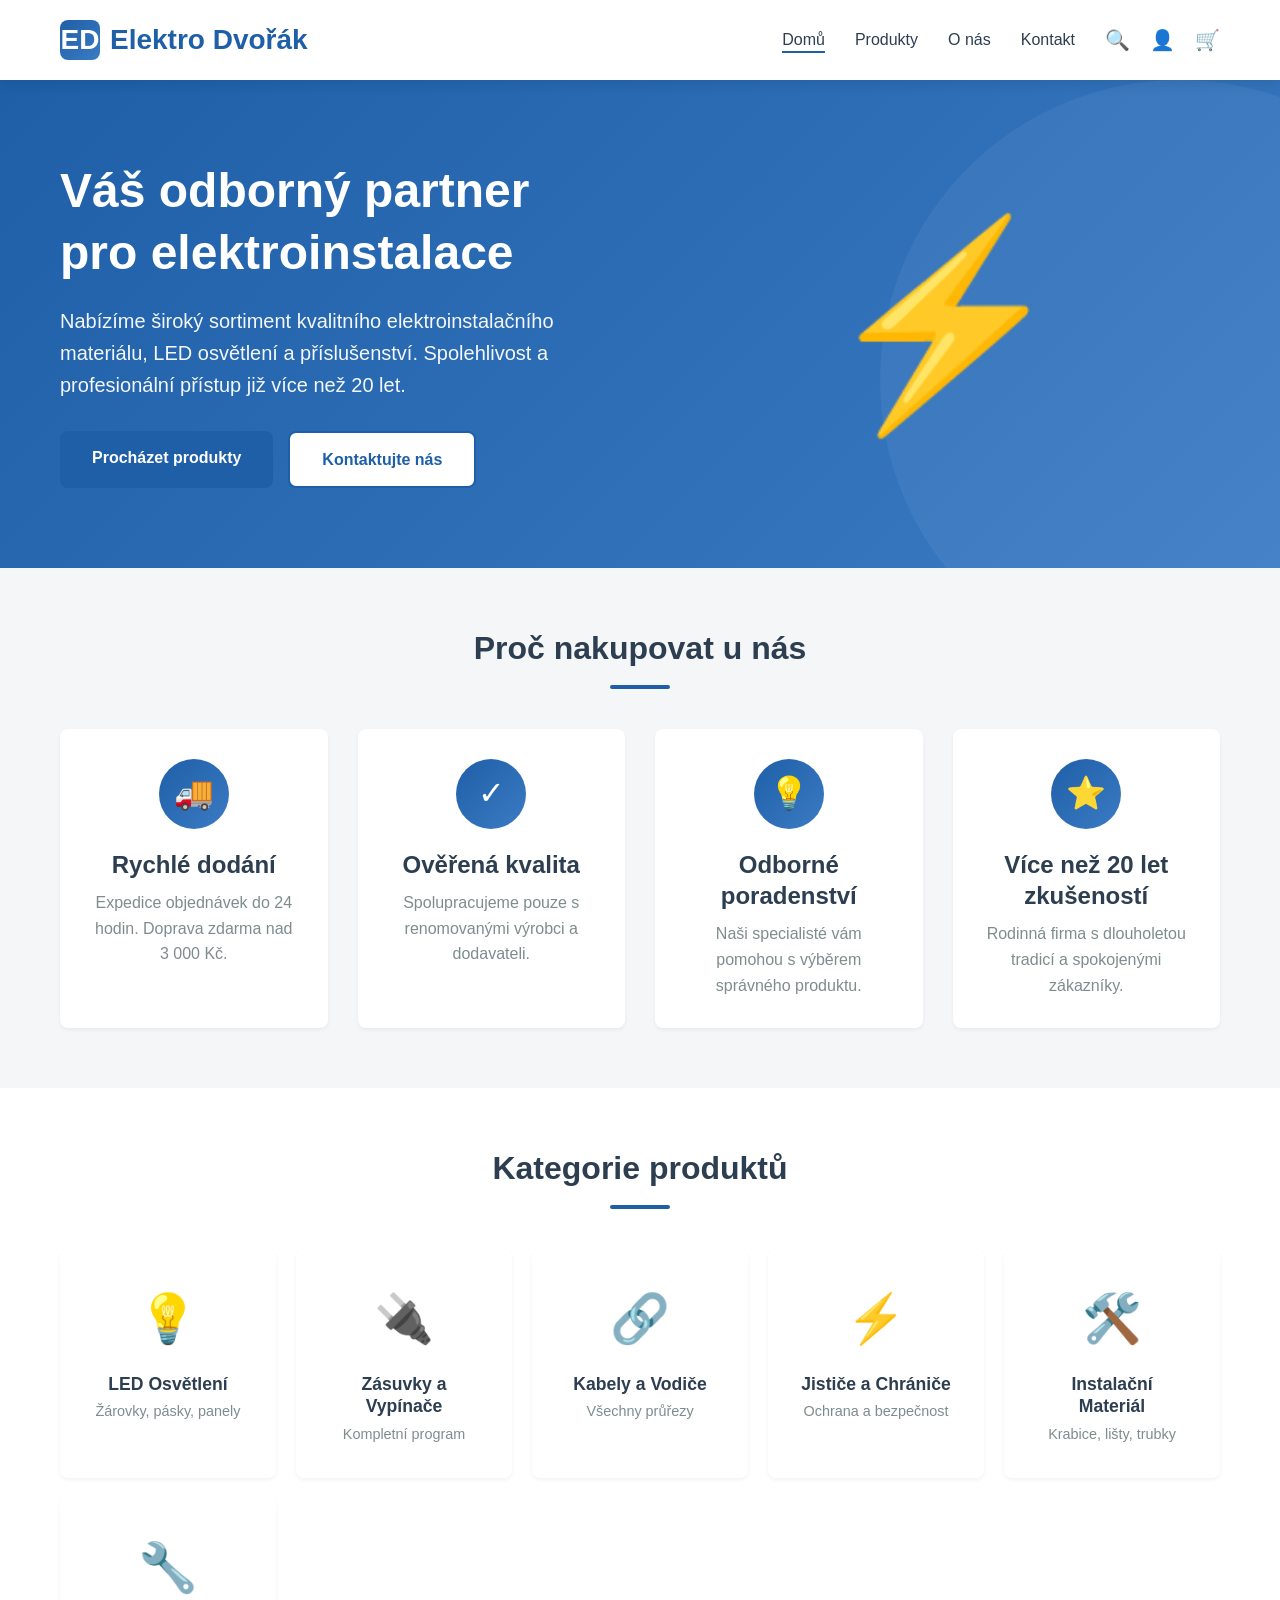
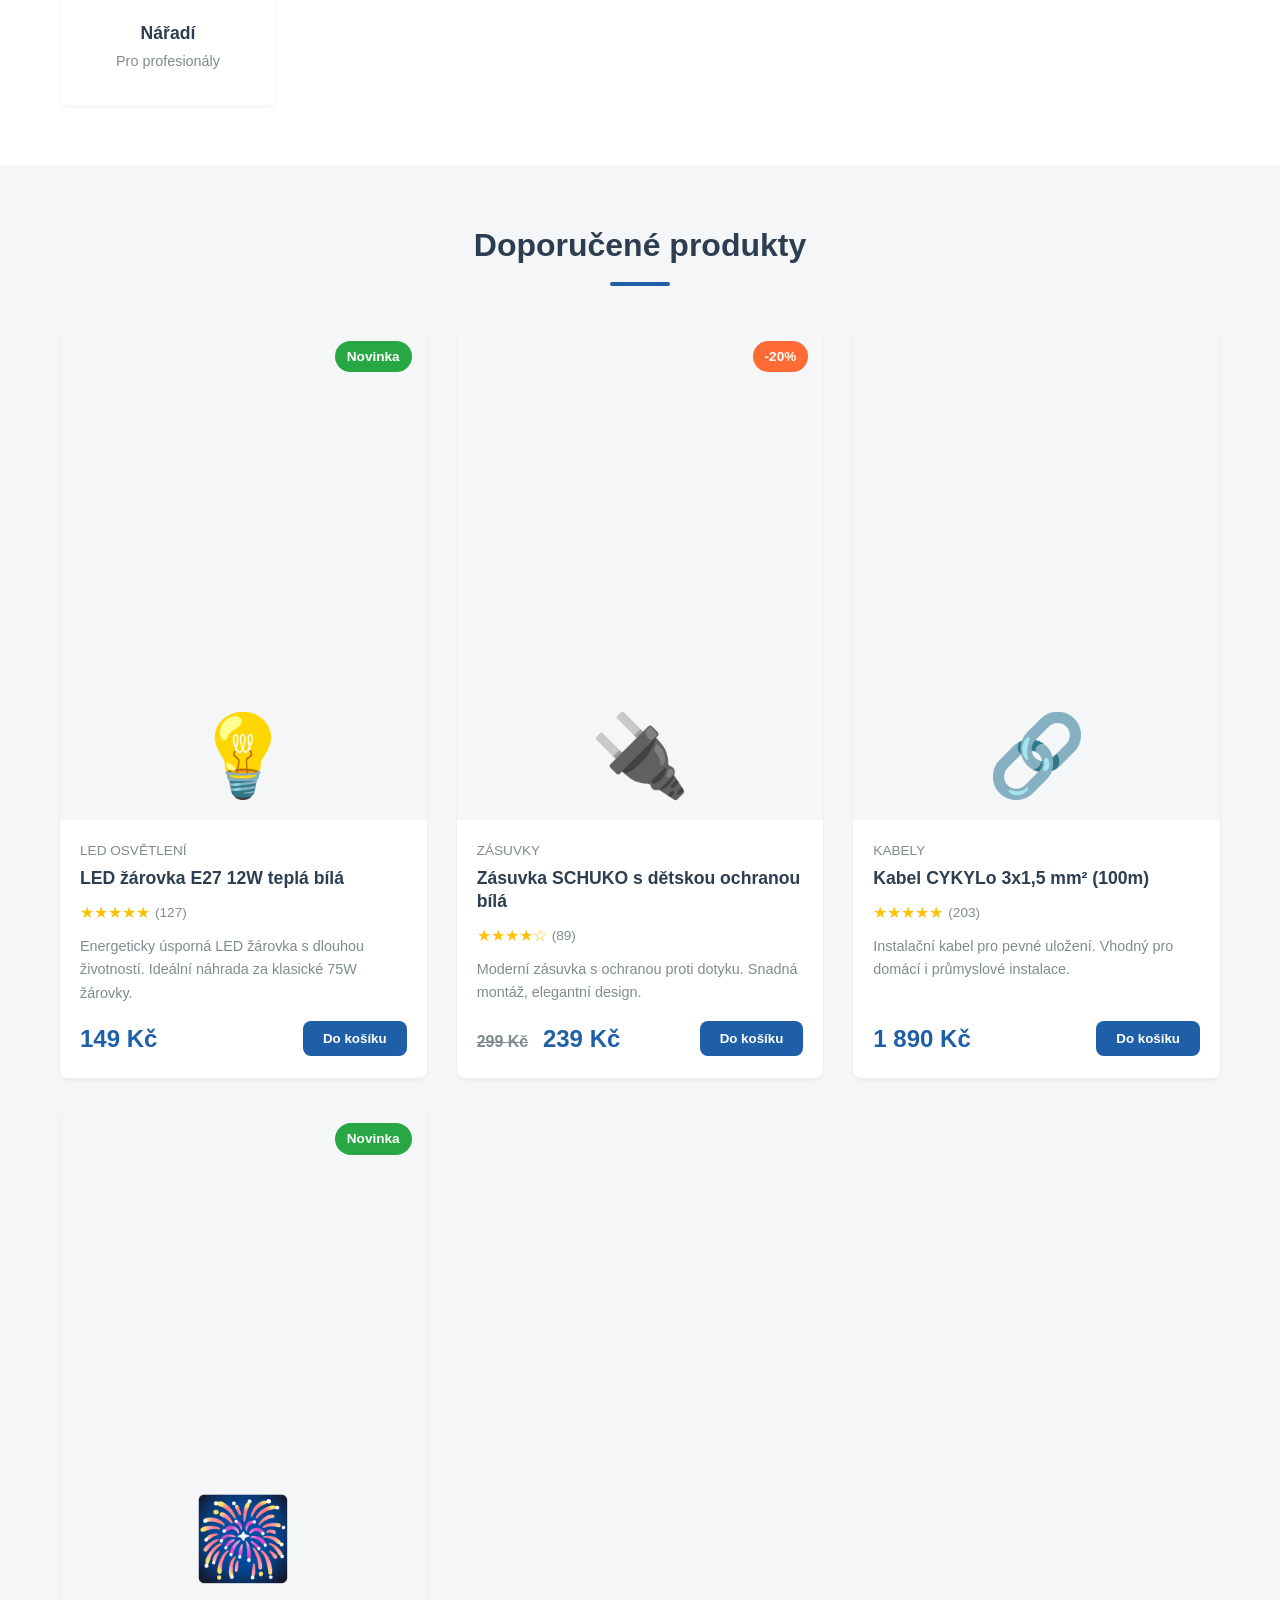
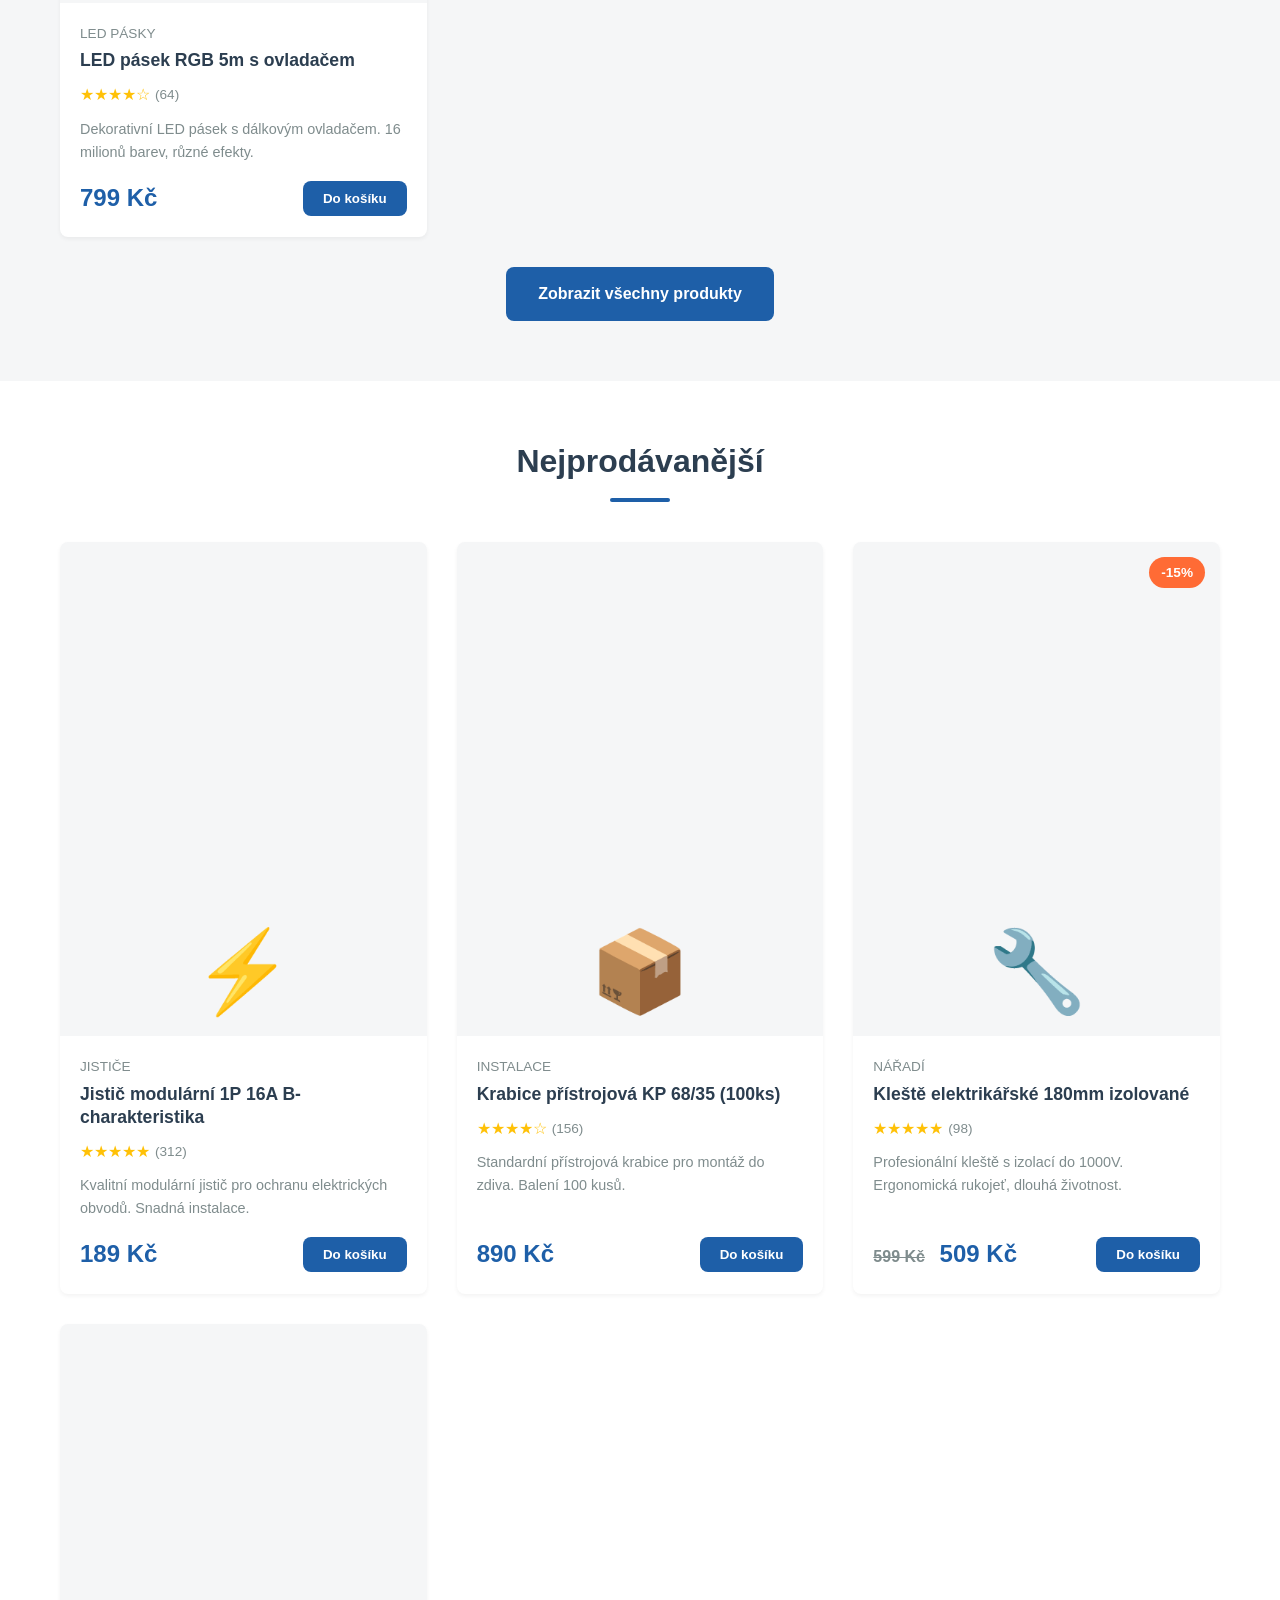
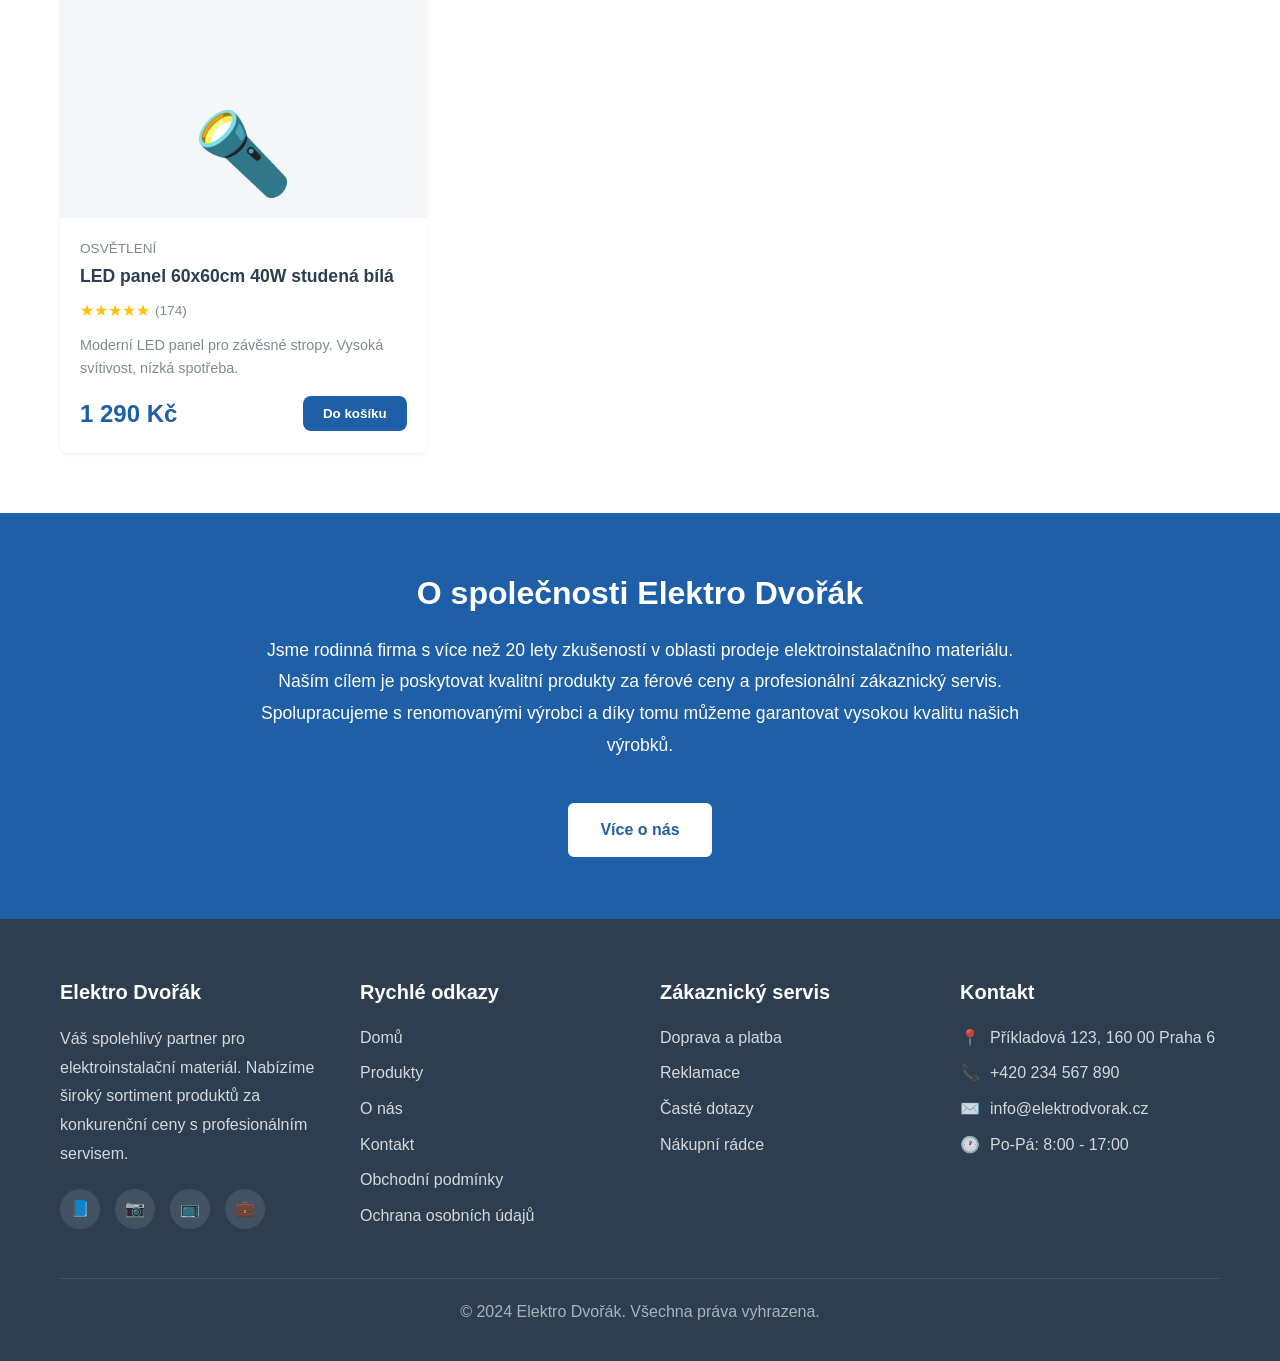
==== index.html @ 924fdc83 "Vytvořen kompletní moderní e-shop pro Elektro Dvořák ✨ Nové funkce: - Moderní responzivní design (HT" ====
<!DOCTYPE html>
<html lang="cs">
<head>
    <meta charset="UTF-8">
    <meta name="viewport" content="width=device-width, initial-scale=1.0">
    <meta name="description" content="Elektro Dvořák - Váš spolehlivý partner pro elektroinstalační materiál, LED osvětlení, kabely a elektro příslušenství. Více než 20 let zkušeností.">
    <meta name="keywords" content="elektro, elektroinstalace, LED osvětlení, kabely, zásuvky, vypínače">
    <title>Elektro Dvořák - Elektroinstalační materiál a osvětlení</title>

    <!-- CSS -->
    <link rel="stylesheet" href="assets/css/style.css">

    <!-- Favicon -->
    <link rel="icon" type="image/x-icon" href="assets/icons/favicon.ico">
</head>
<body>
    <!-- HEADER & NAVIGACE -->
    <header class="header">
        <div class="header-container">
            <a href="index.html" class="logo">
                <div class="logo-icon">ED</div>
                <span>Elektro Dvořák</span>
            </a>

            <nav class="nav">
                <ul class="nav-links">
                    <li><a href="index.html" class="active">Domů</a></li>
                    <li><a href="pages/categories.html">Produkty</a></li>
                    <li><a href="pages/about.html">O nás</a></li>
                    <li><a href="pages/contact.html">Kontakt</a></li>
                </ul>

                <div class="nav-icons">
                    <span class="nav-icon" title="Vyhledávání">🔍</span>
                    <span class="nav-icon" title="Uživatel">👤</span>
                    <span class="nav-icon" title="Košík" onclick="window.location.href='pages/cart.html'">
                        🛒
                        <span class="cart-badge">0</span>
                    </span>
                </div>

                <div class="mobile-menu-toggle">
                    <span></span>
                    <span></span>
                    <span></span>
                </div>
            </nav>
        </div>
    </header>

    <!-- HERO SEKCE -->
    <section class="hero">
        <div class="container">
            <div class="hero-content">
                <div class="hero-text">
                    <h1>Váš odborný partner pro elektroinstalace</h1>
                    <p>Nabízíme široký sortiment kvalitního elektroinstalačního materiálu, LED osvětlení a příslušenství. Spolehlivost a profesionální přístup již více než 20 let.</p>
                    <div class="btn-group">
                        <a href="pages/categories.html" class="btn btn-primary">Procházet produkty</a>
                        <a href="pages/contact.html" class="btn btn-secondary">Kontaktujte nás</a>
                    </div>
                </div>
                <div class="hero-image">
                    <div style="font-size: 200px; text-align: center;">⚡</div>
                </div>
            </div>
        </div>
    </section>

    <!-- VÝHODY -->
    <section class="features section">
        <div class="container">
            <h2 class="section-title">Proč nakupovat u nás</h2>
            <div class="features-grid">
                <div class="feature-card">
                    <div class="feature-icon">🚚</div>
                    <h3>Rychlé dodání</h3>
                    <p>Expedice objednávek do 24 hodin. Doprava zdarma nad 3 000 Kč.</p>
                </div>
                <div class="feature-card">
                    <div class="feature-icon">✓</div>
                    <h3>Ověřená kvalita</h3>
                    <p>Spolupracujeme pouze s renomovanými výrobci a dodavateli.</p>
                </div>
                <div class="feature-card">
                    <div class="feature-icon">💡</div>
                    <h3>Odborné poradenství</h3>
                    <p>Naši specialisté vám pomohou s výběrem správného produktu.</p>
                </div>
                <div class="feature-card">
                    <div class="feature-icon">⭐</div>
                    <h3>Více než 20 let zkušeností</h3>
                    <p>Rodinná firma s dlouholetou tradicí a spokojenými zákazníky.</p>
                </div>
            </div>
        </div>
    </section>

    <!-- KATEGORIE PRODUKTŮ -->
    <section class="section">
        <div class="container">
            <h2 class="section-title">Kategorie produktů</h2>
            <div class="categories-grid">
                <div class="category-card" onclick="window.location.href='pages/categories.html?cat=osvetleni'">
                    <div class="category-icon">💡</div>
                    <h3>LED Osvětlení</h3>
                    <p>Žárovky, pásky, panely</p>
                </div>
                <div class="category-card" onclick="window.location.href='pages/categories.html?cat=zasuvky'">
                    <div class="category-icon">🔌</div>
                    <h3>Zásuvky a Vypínače</h3>
                    <p>Kompletní program</p>
                </div>
                <div class="category-card" onclick="window.location.href='pages/categories.html?cat=kabely'">
                    <div class="category-icon">🔗</div>
                    <h3>Kabely a Vodiče</h3>
                    <p>Všechny průřezy</p>
                </div>
                <div class="category-card" onclick="window.location.href='pages/categories.html?cat=jistice'">
                    <div class="category-icon">⚡</div>
                    <h3>Jističe a Chrániče</h3>
                    <p>Ochrana a bezpečnost</p>
                </div>
                <div class="category-card" onclick="window.location.href='pages/categories.html?cat=instalace'">
                    <div class="category-icon">🛠️</div>
                    <h3>Instalační Materiál</h3>
                    <p>Krabice, lišty, trubky</p>
                </div>
                <div class="category-card" onclick="window.location.href='pages/categories.html?cat=naradi'">
                    <div class="category-icon">🔧</div>
                    <h3>Nářadí</h3>
                    <p>Pro profesionály</p>
                </div>
            </div>
        </div>
    </section>

    <!-- DOPORUČENÉ PRODUKTY -->
    <section class="section" style="background: var(--light-gray);">
        <div class="container">
            <h2 class="section-title">Doporučené produkty</h2>
            <div class="products-grid">
                <!-- Produkt 1 -->
                <div class="product-card" data-product-id="1" data-category="osvetleni" data-manufacturer="philips">
                    <div class="product-image">
                        <div style="width: 100%; height: 100%; display: flex; align-items: center; justify-content: center; font-size: 80px;">💡</div>
                        <span class="product-badge new">Novinka</span>
                    </div>
                    <div class="product-info">
                        <div class="product-category">LED Osvětlení</div>
                        <h3 class="product-title">LED žárovka E27 12W teplá bílá</h3>
                        <div class="product-rating">
                            <span class="stars">★★★★★</span>
                            <span class="rating-count">(127)</span>
                        </div>
                        <p class="product-description">Energeticky úsporná LED žárovka s dlouhou životností. Ideální náhrada za klasické 75W žárovky.</p>
                        <div class="product-footer">
                            <div class="product-price">149 Kč</div>
                            <button class="btn-add-cart">Do košíku</button>
                        </div>
                    </div>
                </div>

                <!-- Produkt 2 -->
                <div class="product-card" data-product-id="2" data-category="zasuvky" data-manufacturer="legrand">
                    <div class="product-image">
                        <div style="width: 100%; height: 100%; display: flex; align-items: center; justify-content: center; font-size: 80px;">🔌</div>
                        <span class="product-badge sale">-20%</span>
                    </div>
                    <div class="product-info">
                        <div class="product-category">Zásuvky</div>
                        <h3 class="product-title">Zásuvka SCHUKO s dětskou ochranou bílá</h3>
                        <div class="product-rating">
                            <span class="stars">★★★★☆</span>
                            <span class="rating-count">(89)</span>
                        </div>
                        <p class="product-description">Moderní zásuvka s ochranou proti dotyku. Snadná montáž, elegantní design.</p>
                        <div class="product-footer">
                            <div class="product-price">
                                <span class="old-price">299 Kč</span>
                                239 Kč
                            </div>
                            <button class="btn-add-cart">Do košíku</button>
                        </div>
                    </div>
                </div>

                <!-- Produkt 3 -->
                <div class="product-card" data-product-id="3" data-category="kabely" data-manufacturer="prysmian">
                    <div class="product-image">
                        <div style="width: 100%; height: 100%; display: flex; align-items: center; justify-content: center; font-size: 80px;">🔗</div>
                    </div>
                    <div class="product-info">
                        <div class="product-category">Kabely</div>
                        <h3 class="product-title">Kabel CYKYLo 3x1,5 mm² (100m)</h3>
                        <div class="product-rating">
                            <span class="stars">★★★★★</span>
                            <span class="rating-count">(203)</span>
                        </div>
                        <p class="product-description">Instalační kabel pro pevné uložení. Vhodný pro domácí i průmyslové instalace.</p>
                        <div class="product-footer">
                            <div class="product-price">1 890 Kč</div>
                            <button class="btn-add-cart">Do košíku</button>
                        </div>
                    </div>
                </div>

                <!-- Produkt 4 -->
                <div class="product-card" data-product-id="4" data-category="osvetleni" data-manufacturer="osram">
                    <div class="product-image">
                        <div style="width: 100%; height: 100%; display: flex; align-items: center; justify-content: center; font-size: 80px;">🎆</div>
                        <span class="product-badge new">Novinka</span>
                    </div>
                    <div class="product-info">
                        <div class="product-category">LED Pásky</div>
                        <h3 class="product-title">LED pásek RGB 5m s ovladačem</h3>
                        <div class="product-rating">
                            <span class="stars">★★★★☆</span>
                            <span class="rating-count">(64)</span>
                        </div>
                        <p class="product-description">Dekorativní LED pásek s dálkovým ovladačem. 16 milionů barev, různé efekty.</p>
                        <div class="product-footer">
                            <div class="product-price">799 Kč</div>
                            <button class="btn-add-cart">Do košíku</button>
                        </div>
                    </div>
                </div>
            </div>

            <div class="text-center mt-3">
                <a href="pages/categories.html" class="btn btn-primary">Zobrazit všechny produkty</a>
            </div>
        </div>
    </section>

    <!-- NEJPRODÁVANĚJŠÍ -->
    <section class="section">
        <div class="container">
            <h2 class="section-title">Nejprodávanější</h2>
            <div class="products-grid">
                <!-- Produkt 5 -->
                <div class="product-card" data-product-id="5" data-category="jistice" data-manufacturer="abb">
                    <div class="product-image">
                        <div style="width: 100%; height: 100%; display: flex; align-items: center; justify-content: center; font-size: 80px;">⚡</div>
                    </div>
                    <div class="product-info">
                        <div class="product-category">Jističe</div>
                        <h3 class="product-title">Jistič modulární 1P 16A B-charakteristika</h3>
                        <div class="product-rating">
                            <span class="stars">★★★★★</span>
                            <span class="rating-count">(312)</span>
                        </div>
                        <p class="product-description">Kvalitní modulární jistič pro ochranu elektrických obvodů. Snadná instalace.</p>
                        <div class="product-footer">
                            <div class="product-price">189 Kč</div>
                            <button class="btn-add-cart">Do košíku</button>
                        </div>
                    </div>
                </div>

                <!-- Produkt 6 -->
                <div class="product-card" data-product-id="6" data-category="instalace" data-manufacturer="obo">
                    <div class="product-image">
                        <div style="width: 100%; height: 100%; display: flex; align-items: center; justify-content: center; font-size: 80px;">📦</div>
                    </div>
                    <div class="product-info">
                        <div class="product-category">Instalace</div>
                        <h3 class="product-title">Krabice přístrojová KP 68/35 (100ks)</h3>
                        <div class="product-rating">
                            <span class="stars">★★★★☆</span>
                            <span class="rating-count">(156)</span>
                        </div>
                        <p class="product-description">Standardní přístrojová krabice pro montáž do zdiva. Balení 100 kusů.</p>
                        <div class="product-footer">
                            <div class="product-price">890 Kč</div>
                            <button class="btn-add-cart">Do košíku</button>
                        </div>
                    </div>
                </div>

                <!-- Produkt 7 -->
                <div class="product-card" data-product-id="7" data-category="naradi" data-manufacturer="knipex">
                    <div class="product-image">
                        <div style="width: 100%; height: 100%; display: flex; align-items: center; justify-content: center; font-size: 80px;">🔧</div>
                        <span class="product-badge sale">-15%</span>
                    </div>
                    <div class="product-info">
                        <div class="product-category">Nářadí</div>
                        <h3 class="product-title">Kleště elektrikářské 180mm izolované</h3>
                        <div class="product-rating">
                            <span class="stars">★★★★★</span>
                            <span class="rating-count">(98)</span>
                        </div>
                        <p class="product-description">Profesionální kleště s izolací do 1000V. Ergonomická rukojeť, dlouhá životnost.</p>
                        <div class="product-footer">
                            <div class="product-price">
                                <span class="old-price">599 Kč</span>
                                509 Kč
                            </div>
                            <button class="btn-add-cart">Do košíku</button>
                        </div>
                    </div>
                </div>

                <!-- Produkt 8 -->
                <div class="product-card" data-product-id="8" data-category="osvetleni" data-manufacturer="philips">
                    <div class="product-image">
                        <div style="width: 100%; height: 100%; display: flex; align-items: center; justify-content: center; font-size: 80px;">🔦</div>
                    </div>
                    <div class="product-info">
                        <div class="product-category">Osvětlení</div>
                        <h3 class="product-title">LED panel 60x60cm 40W studená bílá</h3>
                        <div class="product-rating">
                            <span class="stars">★★★★★</span>
                            <span class="rating-count">(174)</span>
                        </div>
                        <p class="product-description">Moderní LED panel pro závěsné stropy. Vysoká svítivost, nízká spotřeba.</p>
                        <div class="product-footer">
                            <div class="product-price">1 290 Kč</div>
                            <button class="btn-add-cart">Do košíku</button>
                        </div>
                    </div>
                </div>
            </div>
        </div>
    </section>

    <!-- O NÁS - KRÁTKÁ SEKCE -->
    <section class="section" style="background: var(--primary-color); color: var(--white);">
        <div class="container">
            <div style="max-width: 800px; margin: 0 auto; text-align: center;">
                <h2>O společnosti Elektro Dvořák</h2>
                <p style="font-size: 1.1rem; line-height: 1.8; margin: 20px 0;">
                    Jsme rodinná firma s více než 20 lety zkušeností v oblasti prodeje elektroinstalačního materiálu.
                    Naším cílem je poskytovat kvalitní produkty za férové ceny a profesionální zákaznický servis.
                    Spolupracujeme s renomovanými výrobci a díky tomu můžeme garantovat vysokou kvalitu našich výrobků.
                </p>
                <a href="pages/about.html" class="btn btn-secondary mt-2">Více o nás</a>
            </div>
        </div>
    </section>

    <!-- FOOTER -->
    <footer class="footer">
        <div class="container">
            <div class="footer-content">
                <div class="footer-section footer-about">
                    <h3>Elektro Dvořák</h3>
                    <p>
                        Váš spolehlivý partner pro elektroinstalační materiál.
                        Nabízíme široký sortiment produktů za konkurenční ceny s profesionálním servisem.
                    </p>
                    <div class="social-links">
                        <a href="#" class="social-icon" title="Facebook">📘</a>
                        <a href="#" class="social-icon" title="Instagram">📷</a>
                        <a href="#" class="social-icon" title="YouTube">📺</a>
                        <a href="#" class="social-icon" title="LinkedIn">💼</a>
                    </div>
                </div>

                <div class="footer-section">
                    <h3>Rychlé odkazy</h3>
                    <ul>
                        <li><a href="index.html">Domů</a></li>
                        <li><a href="pages/categories.html">Produkty</a></li>
                        <li><a href="pages/about.html">O nás</a></li>
                        <li><a href="pages/contact.html">Kontakt</a></li>
                        <li><a href="#">Obchodní podmínky</a></li>
                        <li><a href="#">Ochrana osobních údajů</a></li>
                    </ul>
                </div>

                <div class="footer-section">
                    <h3>Zákaznický servis</h3>
                    <ul>
                        <li><a href="#">Doprava a platba</a></li>
                        <li><a href="#">Reklamace</a></li>
                        <li><a href="#">Časté dotazy</a></li>
                        <li><a href="#">Nákupní rádce</a></li>
                    </ul>
                </div>

                <div class="footer-section">
                    <h3>Kontakt</h3>
                    <div class="contact-info">
                        <div class="contact-item">
                            <span>📍</span>
                            <span>Příkladová 123, 160 00 Praha 6</span>
                        </div>
                        <div class="contact-item">
                            <span>📞</span>
                            <span>+420 234 567 890</span>
                        </div>
                        <div class="contact-item">
                            <span>✉️</span>
                            <span>info@elektrodvorak.cz</span>
                        </div>
                        <div class="contact-item">
                            <span>🕐</span>
                            <span>Po-Pá: 8:00 - 17:00</span>
                        </div>
                    </div>
                </div>
            </div>

            <div class="footer-bottom">
                <p>&copy; 2024 Elektro Dvořák. Všechna práva vyhrazena.</p>
            </div>
        </div>
    </footer>

    <!-- JavaScript -->
    <script src="assets/js/script.js"></script>
</body>
</html>
---- assets/css/style.css ----
/* ============================================
   ELEKTRO DVOŘÁK - MODERNÍ E-SHOP
   ============================================ */

/* ============================================
   ZÁKLADNÍ NASTAVENÍ
   ============================================ */
:root {
    /* Hlavní barvy */
    --primary-color: #1e5fa8;
    --primary-dark: #164779;
    --primary-light: #3b7bc4;
    --secondary-color: #f8f9fa;
    --accent-color: #ff6b35;

    /* Neutrální barvy */
    --white: #ffffff;
    --light-gray: #f5f6f7;
    --gray: #e0e3e6;
    --dark-gray: #6c757d;
    --text-color: #2c3e50;
    --text-light: #7f8c8d;

    /* Stíny */
    --shadow-sm: 0 2px 4px rgba(0,0,0,0.05);
    --shadow-md: 0 4px 12px rgba(0,0,0,0.1);
    --shadow-lg: 0 8px 24px rgba(0,0,0,0.15);

    /* Rozměry */
    --header-height: 80px;
    --max-width: 1200px;
    --border-radius: 8px;

    /* Přechody */
    --transition: all 0.3s ease;
}

* {
    margin: 0;
    padding: 0;
    box-sizing: border-box;
}

html {
    scroll-behavior: smooth;
}

body {
    font-family: 'Segoe UI', Tahoma, Geneva, Verdana, sans-serif;
    line-height: 1.6;
    color: var(--text-color);
    background-color: var(--white);
    overflow-x: hidden;
}

/* ============================================
   TYPOGRAFIE
   ============================================ */
h1, h2, h3, h4, h5, h6 {
    font-weight: 600;
    line-height: 1.3;
    margin-bottom: 1rem;
}

h1 { font-size: 2.5rem; }
h2 { font-size: 2rem; }
h3 { font-size: 1.5rem; }
h4 { font-size: 1.25rem; }

p {
    margin-bottom: 1rem;
}

a {
    color: var(--primary-color);
    text-decoration: none;
    transition: var(--transition);
}

a:hover {
    color: var(--primary-dark);
}

/* ============================================
   KONTEJNERY A LAYOUT
   ============================================ */
.container {
    max-width: var(--max-width);
    margin: 0 auto;
    padding: 0 20px;
}

.section {
    padding: 60px 0;
}

.section-title {
    text-align: center;
    margin-bottom: 40px;
    position: relative;
}

.section-title::after {
    content: '';
    display: block;
    width: 60px;
    height: 4px;
    background: var(--primary-color);
    margin: 15px auto 0;
    border-radius: 2px;
}

/* ============================================
   HEADER & NAVIGACE
   ============================================ */
.header {
    background: var(--white);
    box-shadow: var(--shadow-md);
    position: fixed;
    top: 0;
    left: 0;
    right: 0;
    z-index: 1000;
    height: var(--header-height);
}

.header-container {
    display: flex;
    justify-content: space-between;
    align-items: center;
    height: 100%;
    max-width: var(--max-width);
    margin: 0 auto;
    padding: 0 20px;
}

.logo {
    font-size: 1.75rem;
    font-weight: 700;
    color: var(--primary-color);
    display: flex;
    align-items: center;
    gap: 10px;
}

.logo-icon {
    width: 40px;
    height: 40px;
    background: linear-gradient(135deg, var(--primary-color), var(--primary-light));
    border-radius: 8px;
    display: flex;
    align-items: center;
    justify-content: center;
    color: var(--white);
    font-weight: bold;
}

.nav {
    display: flex;
    align-items: center;
    gap: 30px;
}

.nav-links {
    display: flex;
    list-style: none;
    gap: 30px;
}

.nav-links a {
    font-weight: 500;
    color: var(--text-color);
    padding: 5px 0;
    position: relative;
}

.nav-links a::after {
    content: '';
    position: absolute;
    bottom: 0;
    left: 0;
    width: 0;
    height: 2px;
    background: var(--primary-color);
    transition: var(--transition);
}

.nav-links a:hover::after,
.nav-links a.active::after {
    width: 100%;
}

.nav-icons {
    display: flex;
    gap: 20px;
}

.nav-icon {
    position: relative;
    cursor: pointer;
    font-size: 1.25rem;
    color: var(--text-color);
    transition: var(--transition);
}

.nav-icon:hover {
    color: var(--primary-color);
}

.cart-badge {
    position: absolute;
    top: -8px;
    right: -8px;
    background: var(--accent-color);
    color: var(--white);
    border-radius: 50%;
    width: 18px;
    height: 18px;
    display: flex;
    align-items: center;
    justify-content: center;
    font-size: 0.7rem;
    font-weight: bold;
}

.mobile-menu-toggle {
    display: none;
    flex-direction: column;
    gap: 4px;
    cursor: pointer;
}

.mobile-menu-toggle span {
    width: 25px;
    height: 3px;
    background: var(--text-color);
    border-radius: 2px;
    transition: var(--transition);
}

/* ============================================
   HERO SEKCE
   ============================================ */
.hero {
    margin-top: var(--header-height);
    background: linear-gradient(135deg, var(--primary-color), var(--primary-light));
    color: var(--white);
    padding: 80px 0;
    position: relative;
    overflow: hidden;
}

.hero::before {
    content: '';
    position: absolute;
    top: 0;
    right: -200px;
    width: 600px;
    height: 600px;
    background: rgba(255,255,255,0.05);
    border-radius: 50%;
}

.hero-content {
    display: grid;
    grid-template-columns: 1fr 1fr;
    gap: 60px;
    align-items: center;
    position: relative;
    z-index: 1;
}

.hero-text h1 {
    font-size: 3rem;
    margin-bottom: 20px;
}

.hero-text p {
    font-size: 1.25rem;
    margin-bottom: 30px;
    opacity: 0.95;
}

.hero-image {
    text-align: center;
}

.hero-image img {
    max-width: 100%;
    height: auto;
    filter: drop-shadow(0 20px 40px rgba(0,0,0,0.2));
}

/* ============================================
   TLAČÍTKA
   ============================================ */
.btn {
    display: inline-block;
    padding: 14px 32px;
    border-radius: var(--border-radius);
    font-weight: 600;
    text-align: center;
    cursor: pointer;
    border: none;
    transition: var(--transition);
    font-size: 1rem;
}

.btn-primary {
    background: var(--primary-color);
    color: var(--white);
}

.btn-primary:hover {
    background: var(--primary-dark);
    transform: translateY(-2px);
    box-shadow: var(--shadow-md);
}

.btn-secondary {
    background: var(--white);
    color: var(--primary-color);
    border: 2px solid var(--primary-color);
}

.btn-secondary:hover {
    background: var(--primary-color);
    color: var(--white);
}

.btn-accent {
    background: var(--accent-color);
    color: var(--white);
}

.btn-accent:hover {
    background: #e55a2a;
    transform: translateY(-2px);
}

.btn-group {
    display: flex;
    gap: 15px;
    flex-wrap: wrap;
}

/* ============================================
   VÝHODY
   ============================================ */
.features {
    background: var(--light-gray);
}

.features-grid {
    display: grid;
    grid-template-columns: repeat(auto-fit, minmax(250px, 1fr));
    gap: 30px;
}

.feature-card {
    background: var(--white);
    padding: 30px;
    border-radius: var(--border-radius);
    text-align: center;
    transition: var(--transition);
    box-shadow: var(--shadow-sm);
}

.feature-card:hover {
    transform: translateY(-5px);
    box-shadow: var(--shadow-md);
}

.feature-icon {
    width: 70px;
    height: 70px;
    background: linear-gradient(135deg, var(--primary-color), var(--primary-light));
    border-radius: 50%;
    display: flex;
    align-items: center;
    justify-content: center;
    margin: 0 auto 20px;
    font-size: 2rem;
    color: var(--white);
}

.feature-card h3 {
    margin-bottom: 10px;
    color: var(--text-color);
}

.feature-card p {
    color: var(--text-light);
    margin: 0;
}

/* ============================================
   KATEGORIE
   ============================================ */
.categories-grid {
    display: grid;
    grid-template-columns: repeat(auto-fit, minmax(200px, 1fr));
    gap: 20px;
}

.category-card {
    background: var(--white);
    border-radius: var(--border-radius);
    padding: 30px;
    text-align: center;
    transition: var(--transition);
    box-shadow: var(--shadow-sm);
    cursor: pointer;
    border: 2px solid transparent;
}

.category-card:hover {
    border-color: var(--primary-color);
    transform: translateY(-5px);
    box-shadow: var(--shadow-md);
}

.category-icon {
    font-size: 3rem;
    margin-bottom: 15px;
}

.category-card h3 {
    font-size: 1.1rem;
    margin-bottom: 5px;
}

.category-card p {
    color: var(--text-light);
    font-size: 0.9rem;
    margin: 0;
}

/* ============================================
   PRODUKTY
   ============================================ */
.products-grid {
    display: grid;
    grid-template-columns: repeat(auto-fill, minmax(280px, 1fr));
    gap: 30px;
}

.product-card {
    background: var(--white);
    border-radius: var(--border-radius);
    overflow: hidden;
    transition: var(--transition);
    box-shadow: var(--shadow-sm);
    display: flex;
    flex-direction: column;
}

.product-card:hover {
    transform: translateY(-5px);
    box-shadow: var(--shadow-lg);
}

.product-image {
    position: relative;
    overflow: hidden;
    background: var(--light-gray);
    padding-top: 100%;
}

.product-image img {
    position: absolute;
    top: 50%;
    left: 50%;
    transform: translate(-50%, -50%);
    width: 100%;
    height: 100%;
    object-fit: cover;
    transition: var(--transition);
}

.product-card:hover .product-image img {
    transform: translate(-50%, -50%) scale(1.1);
}

.product-badge {
    position: absolute;
    top: 15px;
    right: 15px;
    background: var(--accent-color);
    color: var(--white);
    padding: 5px 12px;
    border-radius: 20px;
    font-size: 0.85rem;
    font-weight: 600;
}

.product-badge.new {
    background: #28a745;
}

.product-badge.sale {
    background: var(--accent-color);
}

.product-info {
    padding: 20px;
    flex-grow: 1;
    display: flex;
    flex-direction: column;
}

.product-category {
    color: var(--text-light);
    font-size: 0.85rem;
    margin-bottom: 5px;
    text-transform: uppercase;
}

.product-title {
    font-size: 1.1rem;
    margin-bottom: 10px;
    color: var(--text-color);
    font-weight: 600;
}

.product-rating {
    display: flex;
    align-items: center;
    gap: 5px;
    margin-bottom: 10px;
}

.stars {
    color: #ffc107;
}

.rating-count {
    color: var(--text-light);
    font-size: 0.85rem;
}

.product-description {
    color: var(--text-light);
    font-size: 0.9rem;
    margin-bottom: 15px;
    flex-grow: 1;
}

.product-footer {
    display: flex;
    justify-content: space-between;
    align-items: center;
    margin-top: auto;
}

.product-price {
    font-size: 1.5rem;
    font-weight: 700;
    color: var(--primary-color);
}

.product-price .old-price {
    font-size: 1rem;
    color: var(--text-light);
    text-decoration: line-through;
    margin-right: 8px;
}

.btn-add-cart {
    background: var(--primary-color);
    color: var(--white);
    padding: 10px 20px;
    border-radius: var(--border-radius);
    cursor: pointer;
    border: none;
    font-weight: 600;
    transition: var(--transition);
}

.btn-add-cart:hover {
    background: var(--primary-dark);
}

/* ============================================
   FOOTER
   ============================================ */
.footer {
    background: var(--text-color);
    color: var(--white);
    padding: 60px 0 20px;
}

.footer-content {
    display: grid;
    grid-template-columns: repeat(auto-fit, minmax(250px, 1fr));
    gap: 40px;
    margin-bottom: 40px;
}

.footer-section h3 {
    margin-bottom: 20px;
    font-size: 1.25rem;
}

.footer-section ul {
    list-style: none;
}

.footer-section ul li {
    margin-bottom: 10px;
}

.footer-section a {
    color: rgba(255,255,255,0.8);
}

.footer-section a:hover {
    color: var(--white);
}

.footer-about p {
    color: rgba(255,255,255,0.8);
    line-height: 1.8;
}

.contact-info {
    display: flex;
    flex-direction: column;
    gap: 10px;
}

.contact-item {
    display: flex;
    align-items: center;
    gap: 10px;
    color: rgba(255,255,255,0.8);
}

.social-links {
    display: flex;
    gap: 15px;
    margin-top: 20px;
}

.social-icon {
    width: 40px;
    height: 40px;
    background: rgba(255,255,255,0.1);
    border-radius: 50%;
    display: flex;
    align-items: center;
    justify-content: center;
    transition: var(--transition);
}

.social-icon:hover {
    background: var(--primary-color);
}

.footer-bottom {
    border-top: 1px solid rgba(255,255,255,0.1);
    padding-top: 20px;
    text-align: center;
    color: rgba(255,255,255,0.6);
}

/* ============================================
   RESPONZIVNÍ DESIGN
   ============================================ */
@media (max-width: 992px) {
    h1 { font-size: 2rem; }
    h2 { font-size: 1.75rem; }

    .hero-content {
        grid-template-columns: 1fr;
        gap: 40px;
    }

    .hero-text h1 {
        font-size: 2.25rem;
    }

    .nav-links {
        display: none;
    }

    .mobile-menu-toggle {
        display: flex;
    }
}

@media (max-width: 768px) {
    :root {
        --header-height: 70px;
    }

    .section {
        padding: 40px 0;
    }

    .hero {
        padding: 60px 0;
    }

    .hero-text h1 {
        font-size: 1.75rem;
    }

    .hero-text p {
        font-size: 1rem;
    }

    .products-grid {
        grid-template-columns: repeat(auto-fill, minmax(200px, 1fr));
        gap: 20px;
    }

    .categories-grid {
        grid-template-columns: repeat(auto-fit, minmax(150px, 1fr));
    }

    .btn-group {
        flex-direction: column;
    }

    .btn {
        width: 100%;
    }
}

@media (max-width: 576px) {
    .container {
        padding: 0 15px;
    }

    .logo {
        font-size: 1.25rem;
    }

    .products-grid {
        grid-template-columns: 1fr;
    }

    .footer-content {
        grid-template-columns: 1fr;
    }
}

/* ============================================
   UTILITY TŘÍDY
   ============================================ */
.text-center { text-align: center; }
.text-left { text-align: left; }
.text-right { text-align: right; }

.mt-1 { margin-top: 10px; }
.mt-2 { margin-top: 20px; }
.mt-3 { margin-top: 30px; }
.mb-1 { margin-bottom: 10px; }
.mb-2 { margin-bottom: 20px; }
.mb-3 { margin-bottom: 30px; }

.d-none { display: none; }
.d-block { display: block; }
.d-flex { display: flex; }
.d-grid { display: grid; }

/* ============================================
   ANIMACE
   ============================================ */
@keyframes fadeIn {
    from {
        opacity: 0;
        transform: translateY(20px);
    }
    to {
        opacity: 1;
        transform: translateY(0);
    }
}

.fade-in {
    animation: fadeIn 0.6s ease-out;
}

@keyframes slideInLeft {
    from {
        opacity: 0;
        transform: translateX(-50px);
    }
    to {
        opacity: 1;
        transform: translateX(0);
    }
}

.slide-in-left {
    animation: slideInLeft 0.6s ease-out;
}
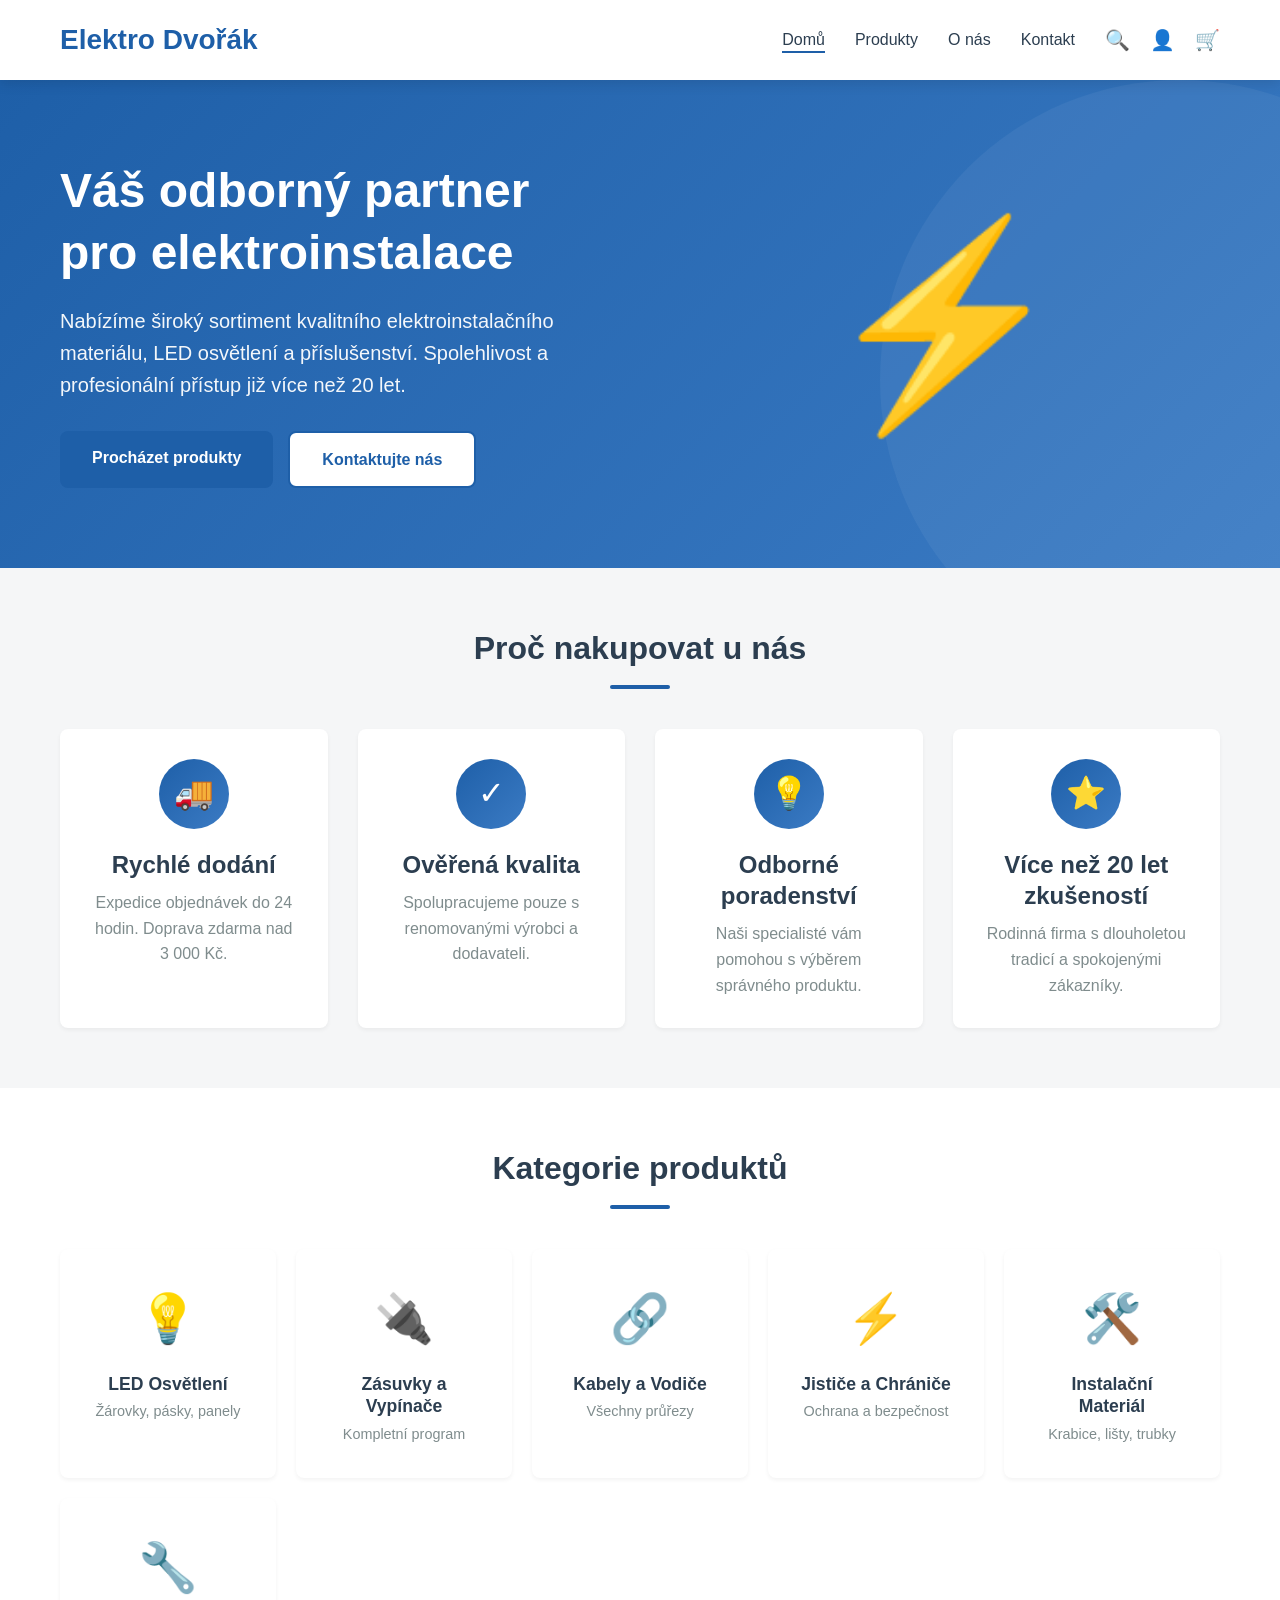
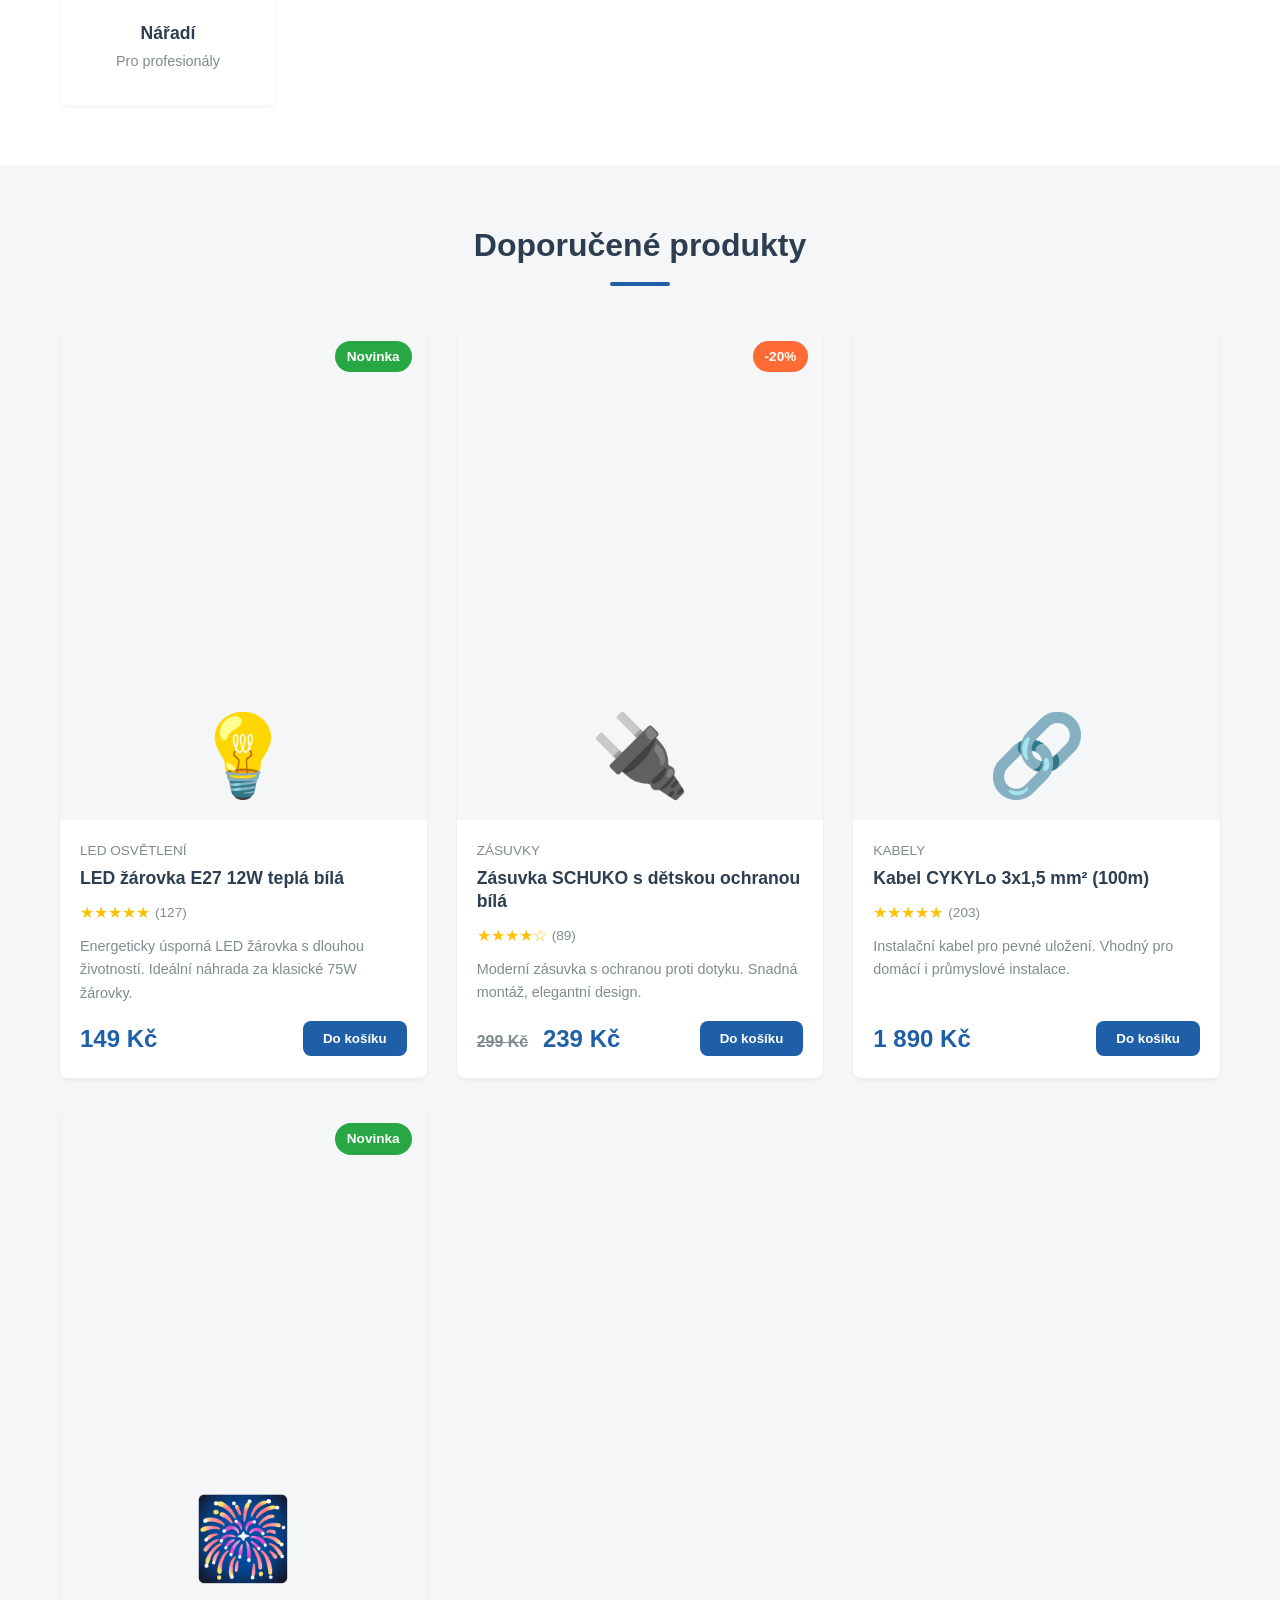
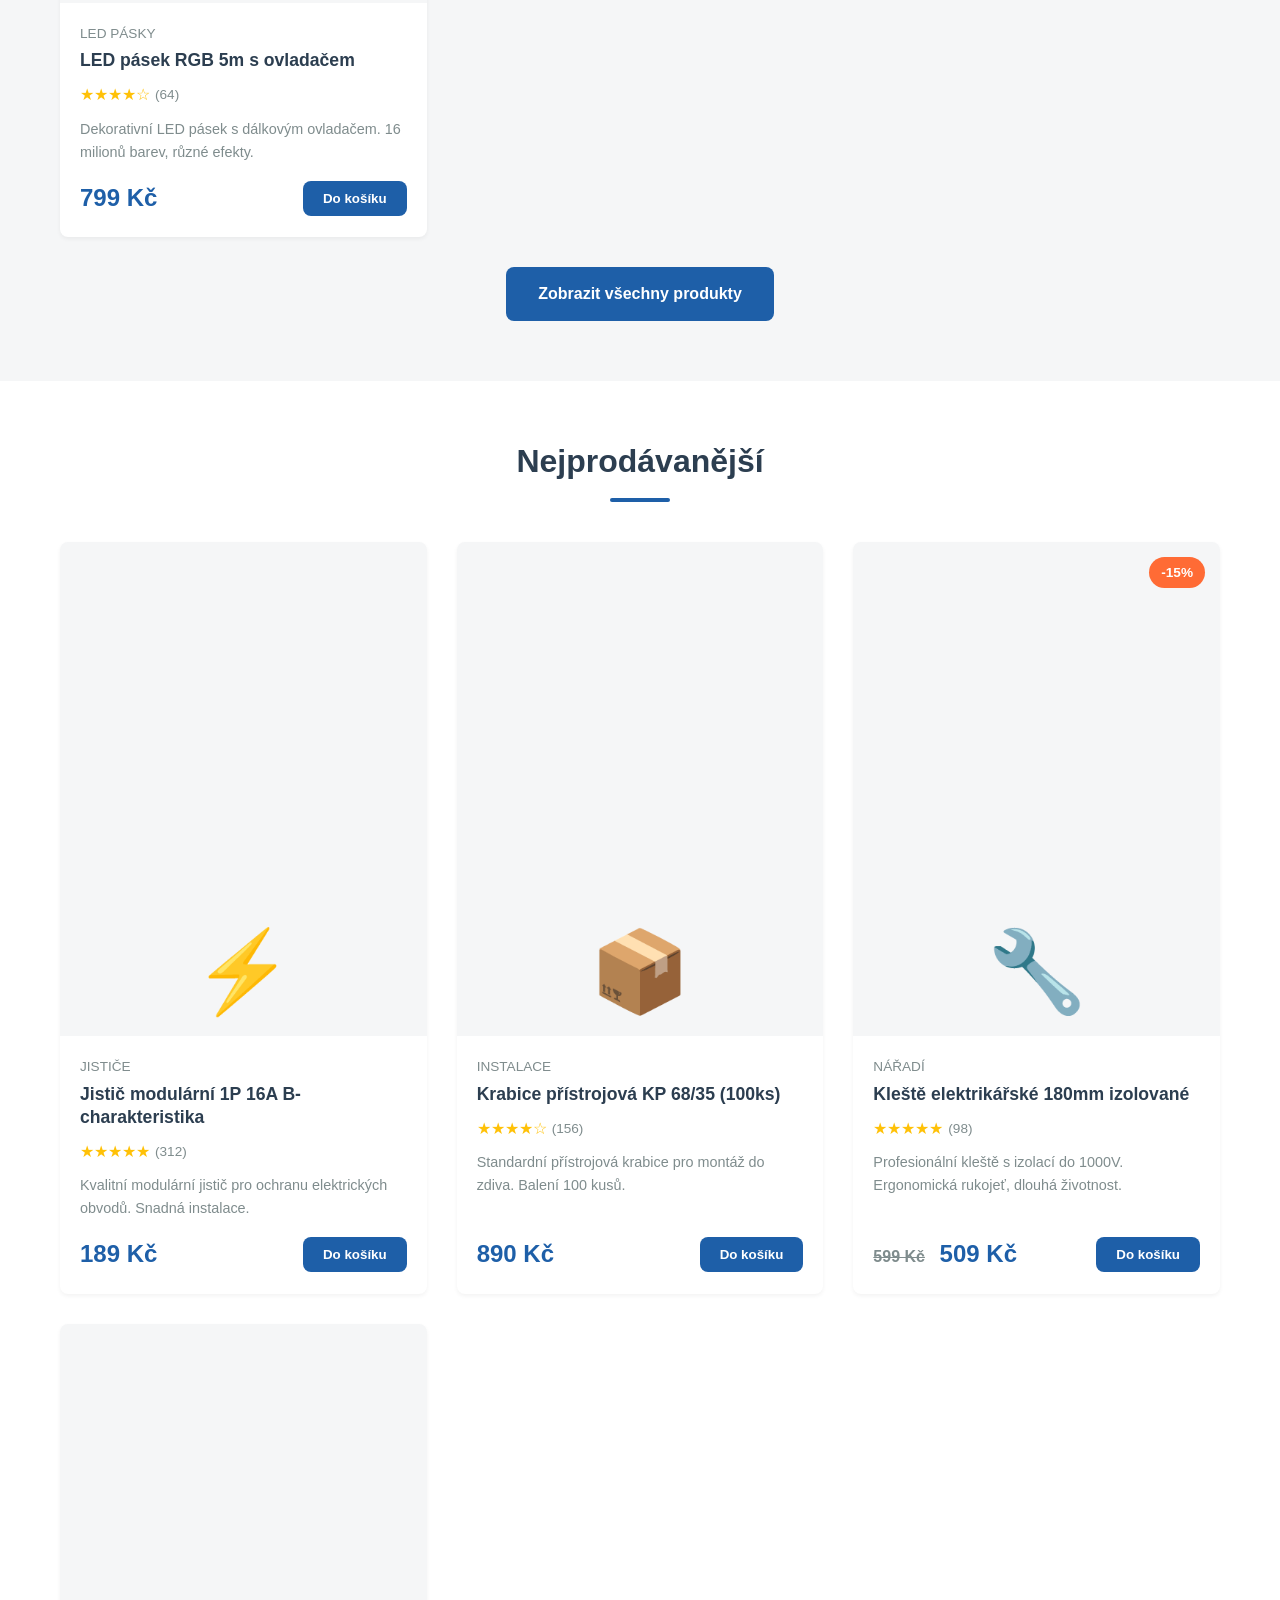
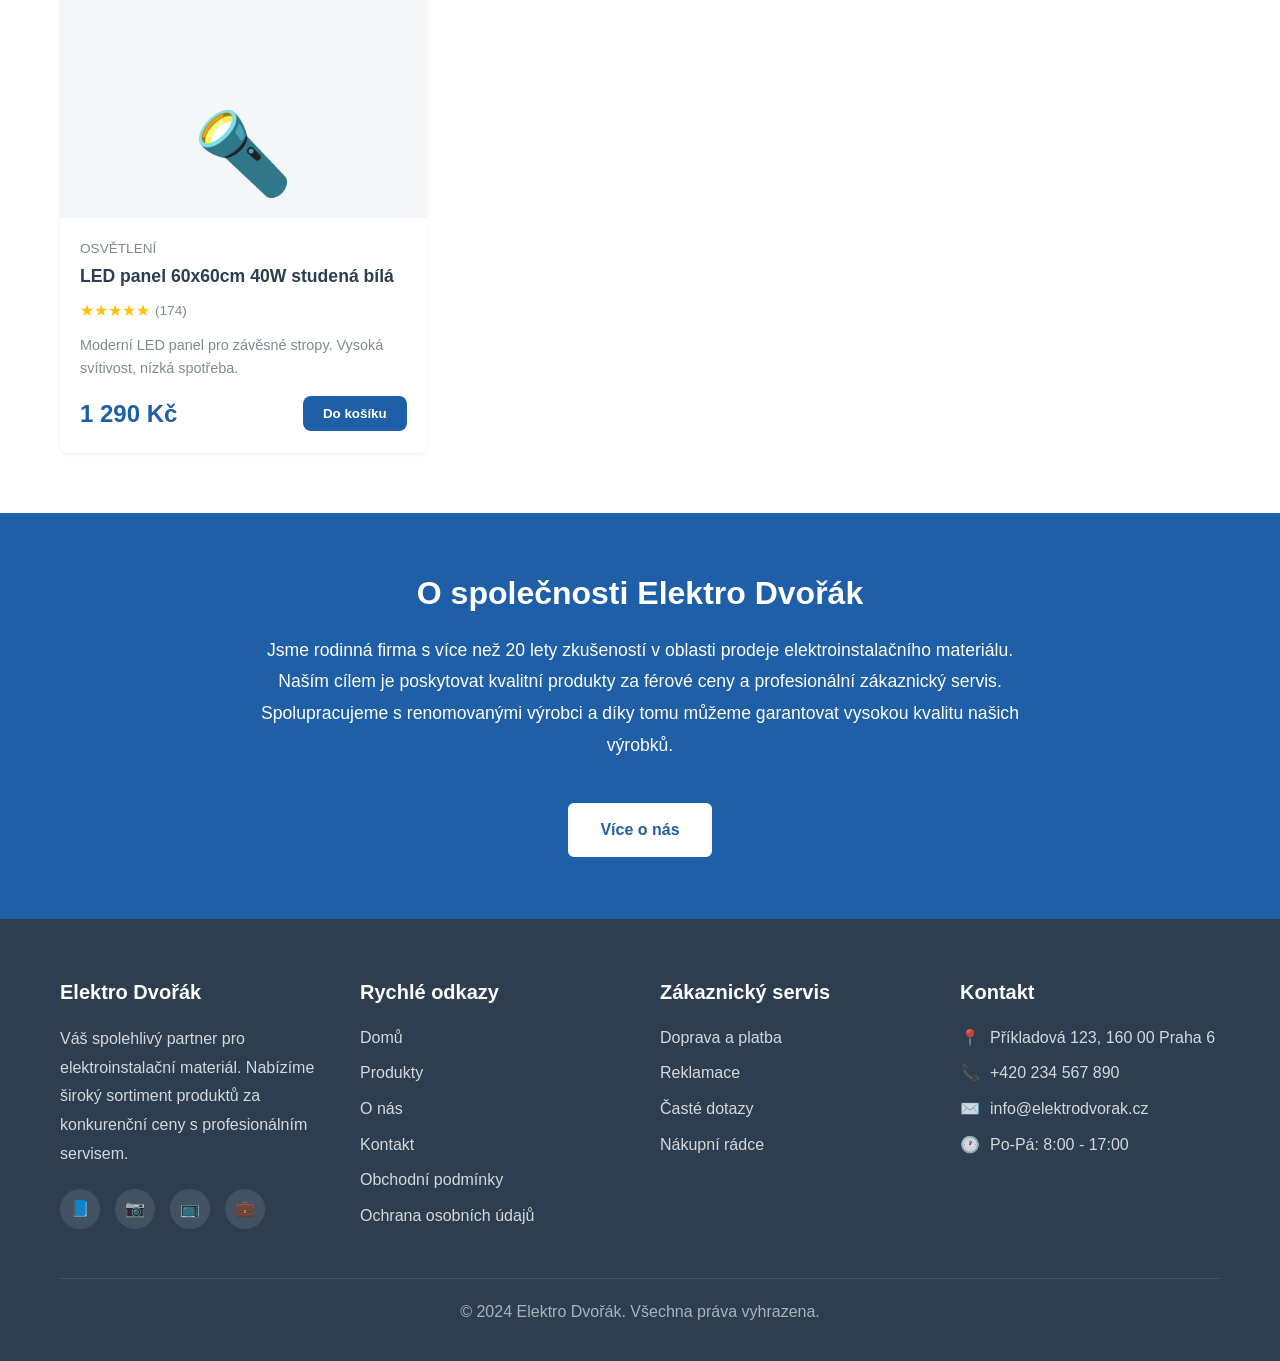
==== commit ea028e0d: "Odstraněna logo ikona, ponechán pouze text 'Elektro Dvořák'" ====
--- a/index.html
+++ b/index.html
@@ -18,8 +18,7 @@
     <header class="header">
         <div class="header-container">
             <a href="index.html" class="logo">
-                <div class="logo-icon">ED</div>
-                <span>Elektro Dvořák</span>
+                Elektro Dvořák
             </a>
 
             <nav class="nav">
--- a/assets/css/style.css
+++ b/assets/css/style.css
@@ -140,19 +140,11 @@
     color: var(--primary-color);
     display: flex;
     align-items: center;
-    gap: 10px;
-}
-
-.logo-icon {
-    width: 40px;
-    height: 40px;
-    background: linear-gradient(135deg, var(--primary-color), var(--primary-light));
-    border-radius: 8px;
-    display: flex;
-    align-items: center;
-    justify-content: center;
-    color: var(--white);
-    font-weight: bold;
+    transition: var(--transition);
+}
+
+.logo:hover {
+    color: var(--primary-dark);
 }
 
 .nav {
@@ -734,7 +726,7 @@
     }
 
     .logo {
-        font-size: 1.25rem;
+        font-size: 1.4rem;
     }
 
     .products-grid {
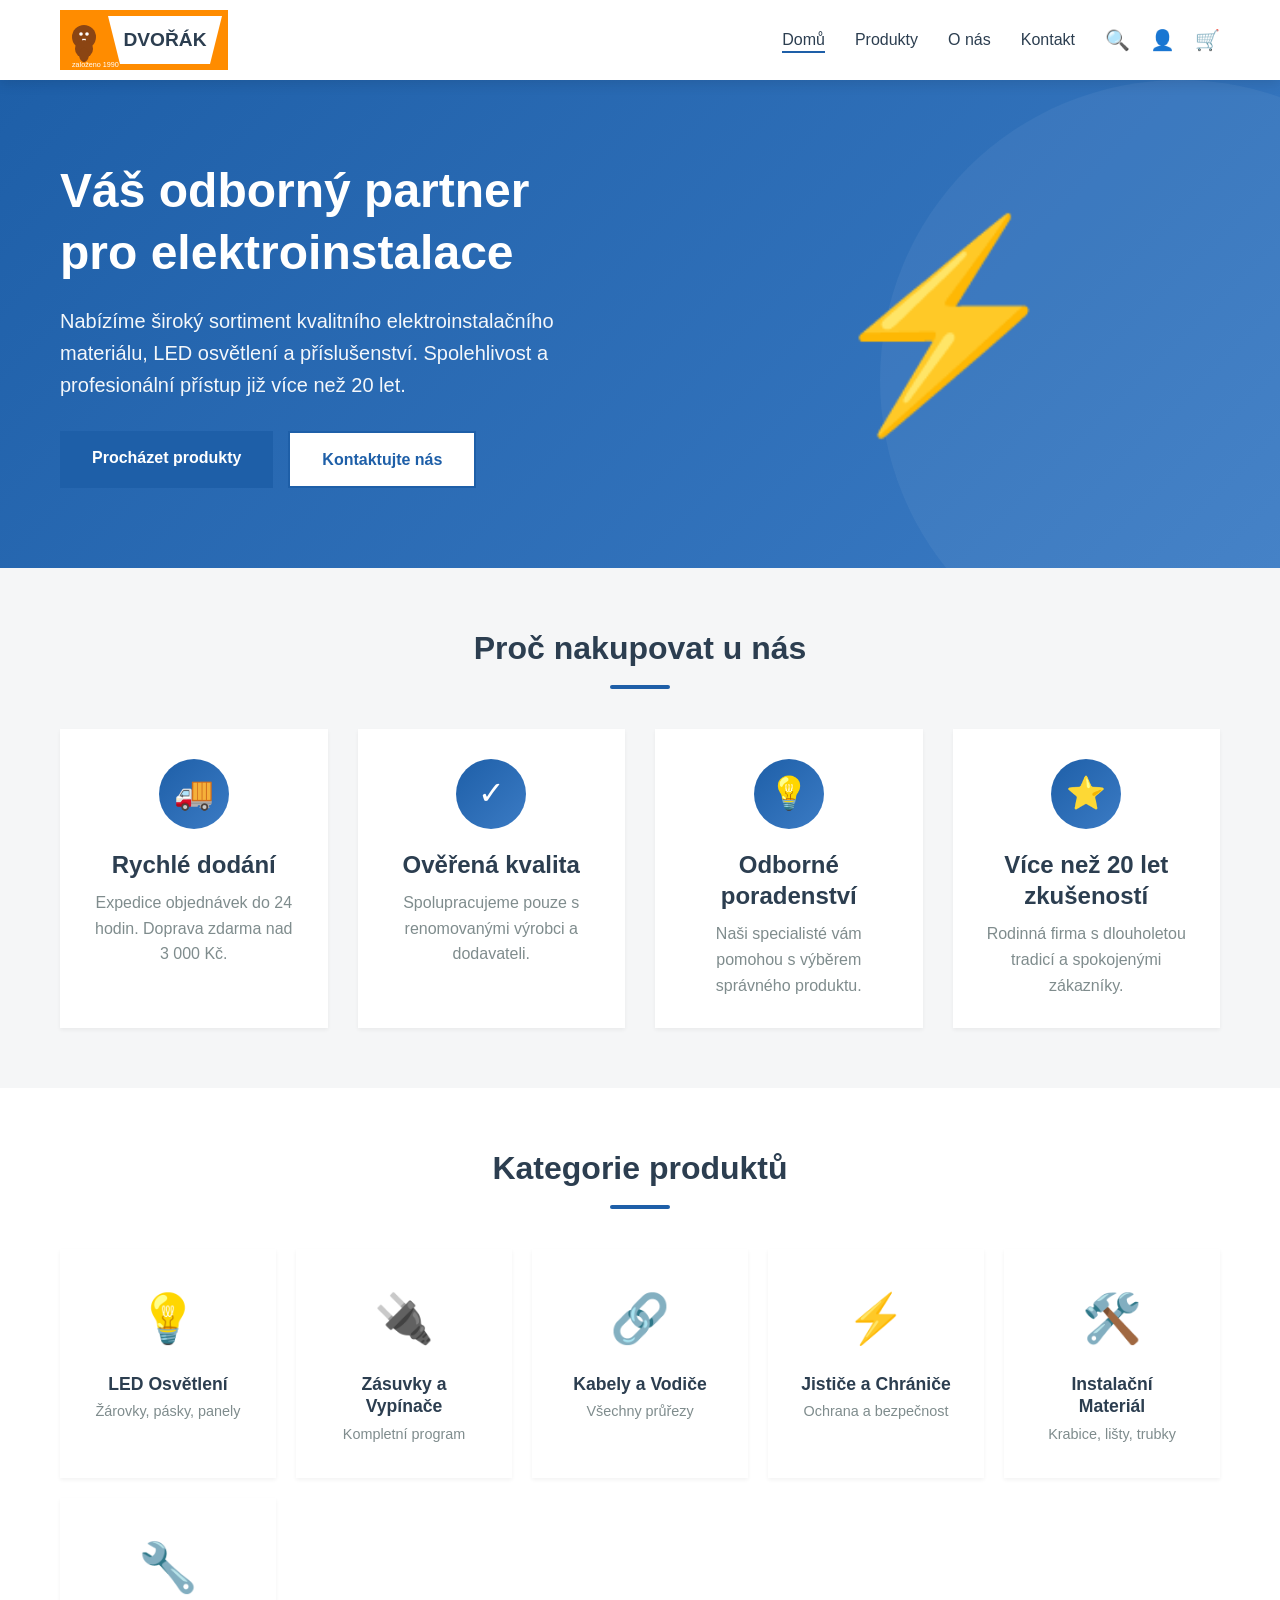
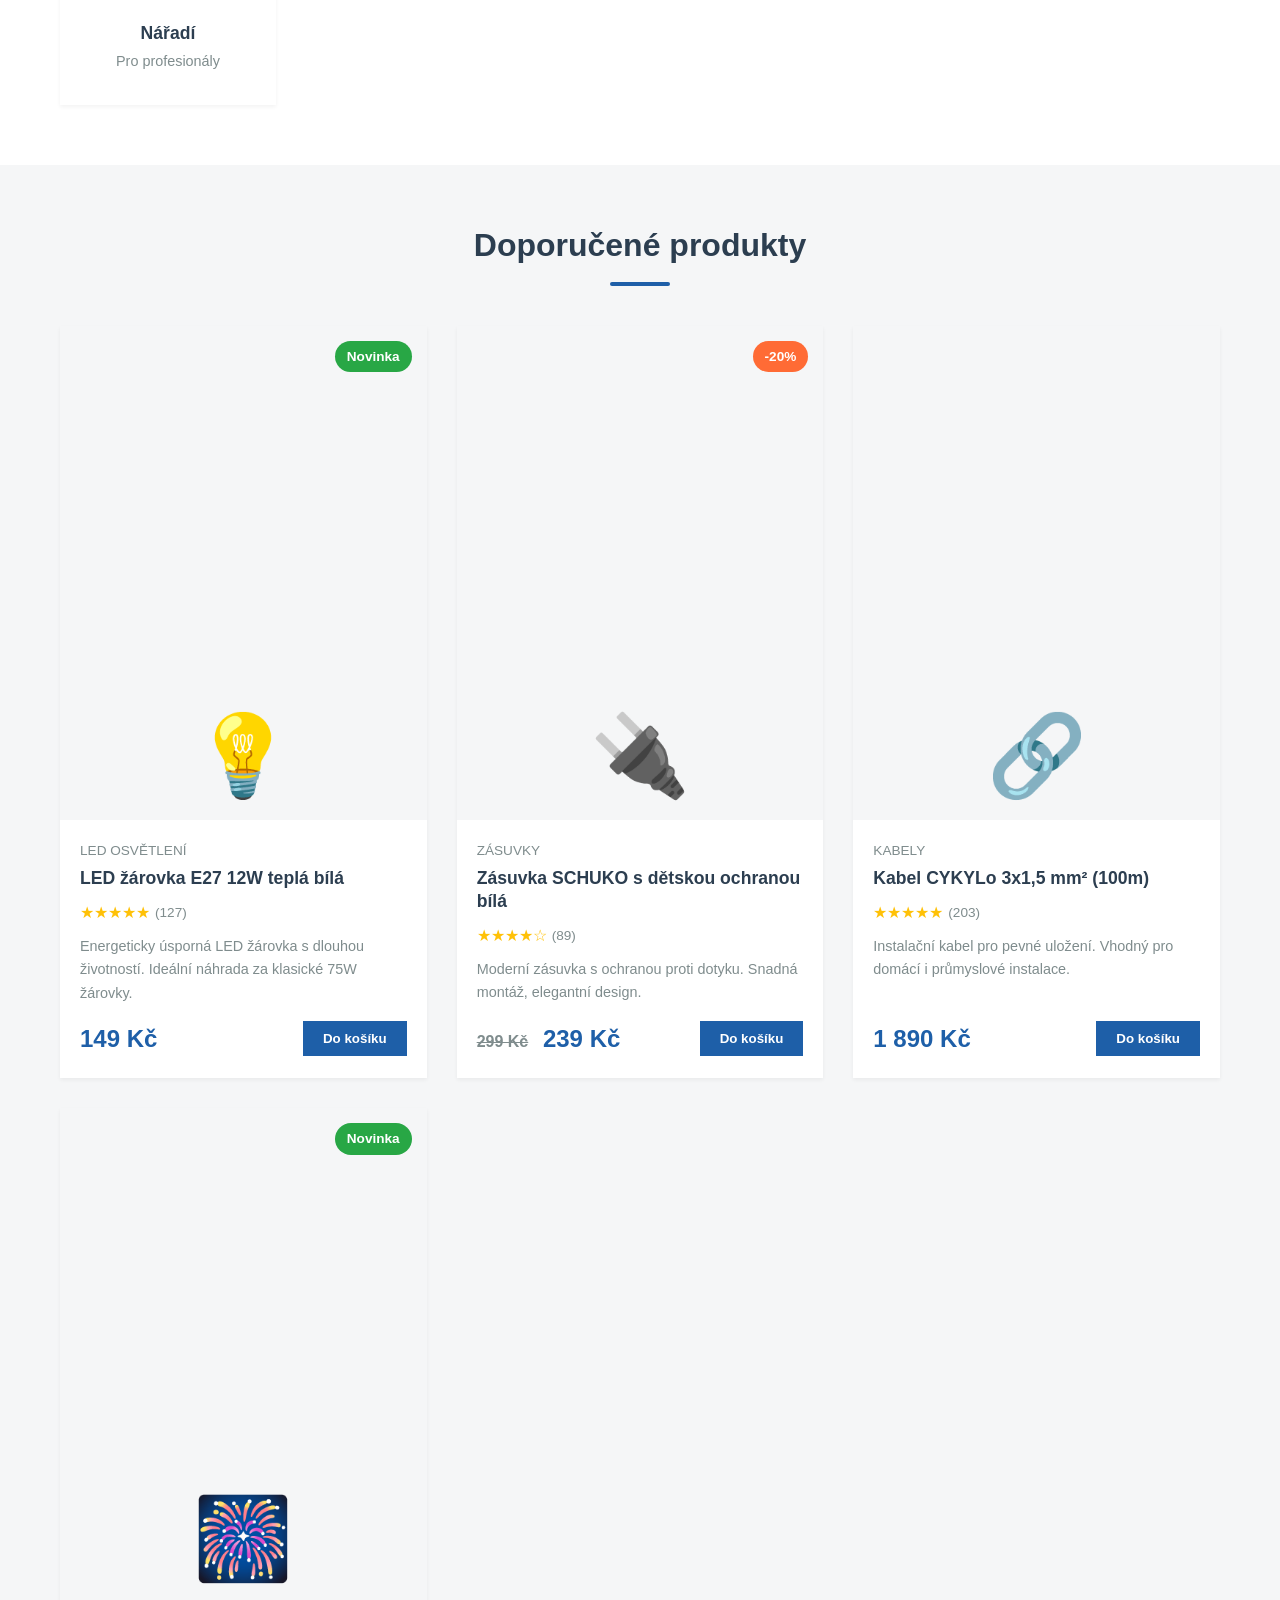
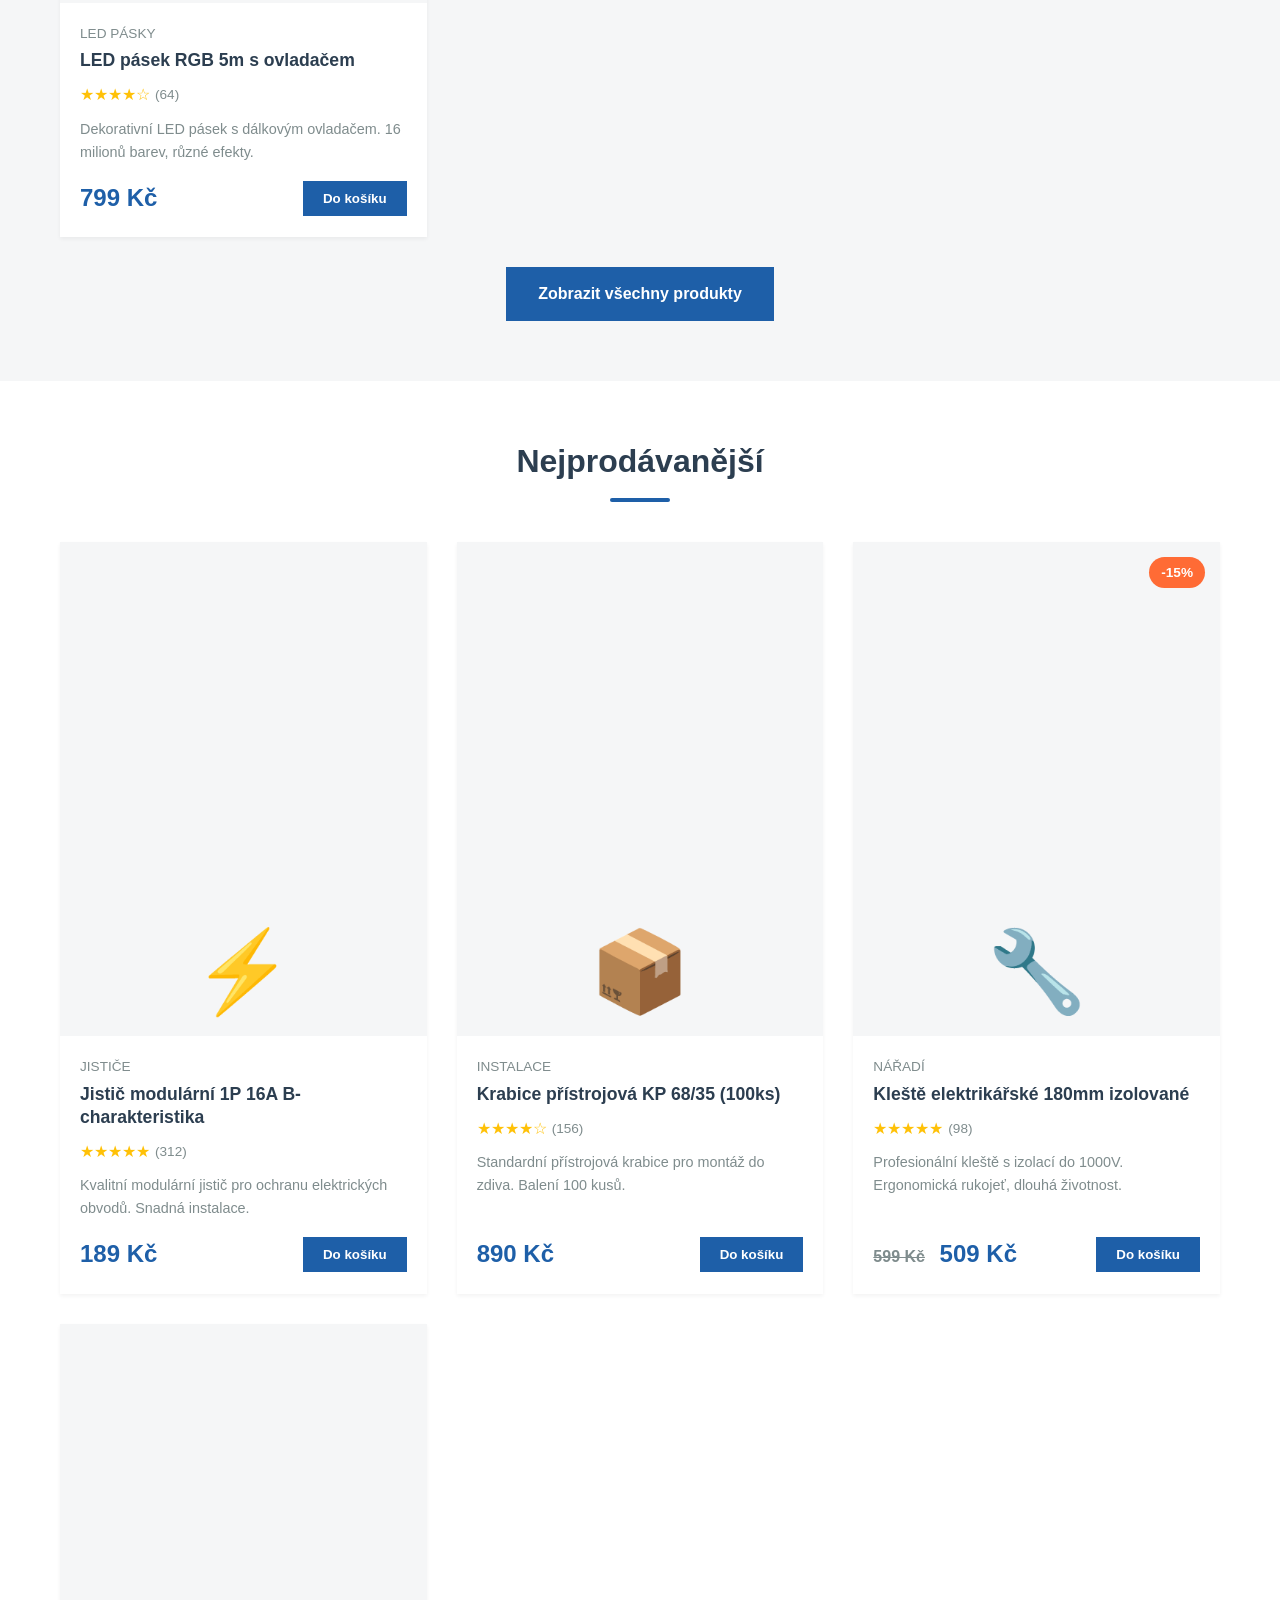
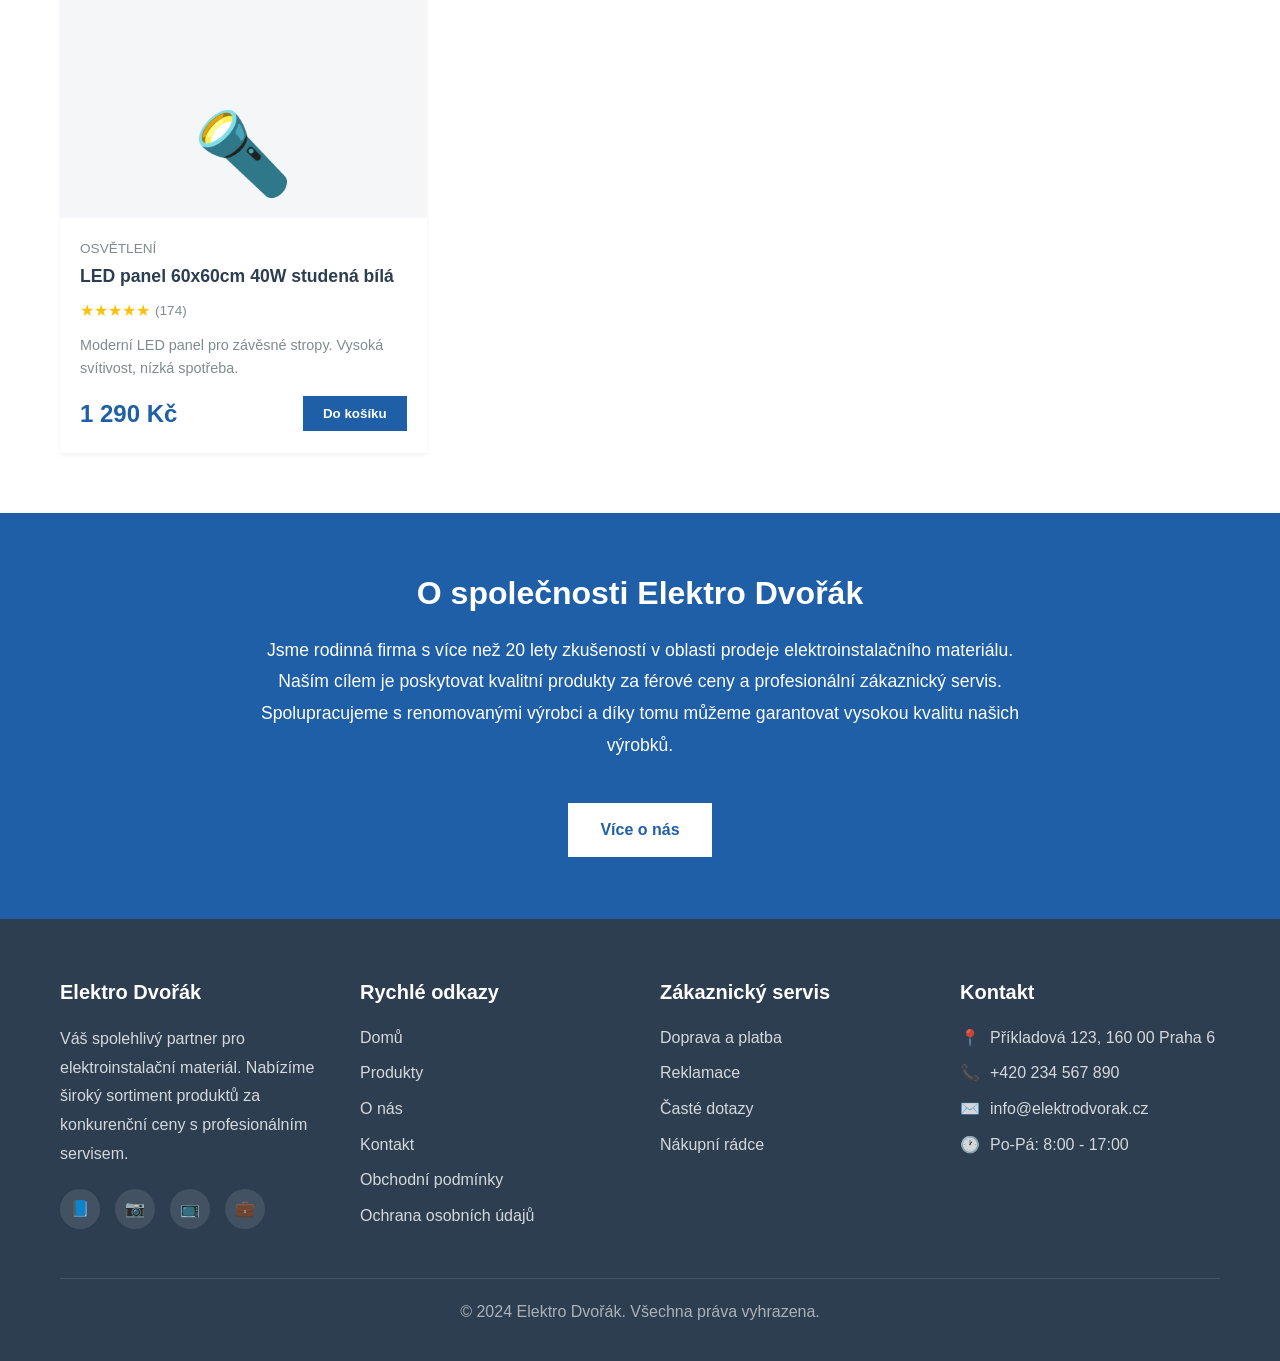
==== commit efe10851: "Změna designu na geometričtější a přidání loga 🎨 Design změny: - Odstraněny zaoblené rohy (border-ra" ====
--- a/index.html
+++ b/index.html
@@ -18,7 +18,7 @@
     <header class="header">
         <div class="header-container">
             <a href="index.html" class="logo">
-                Elektro Dvořák
+                <img src="assets/images/logo.svg" alt="Elektro Dvořák" class="logo-img">
             </a>
 
             <nav class="nav">
--- a/assets/css/style.css
+++ b/assets/css/style.css
@@ -29,7 +29,7 @@
     /* Rozměry */
     --header-height: 80px;
     --max-width: 1200px;
-    --border-radius: 8px;
+    --border-radius: 0px;
 
     /* Přechody */
     --transition: all 0.3s ease;
@@ -135,16 +135,20 @@
 }
 
 .logo {
-    font-size: 1.75rem;
-    font-weight: 700;
-    color: var(--primary-color);
-    display: flex;
-    align-items: center;
-    transition: var(--transition);
-}
-
-.logo:hover {
-    color: var(--primary-dark);
+    display: flex;
+    align-items: center;
+    transition: var(--transition);
+}
+
+.logo-img {
+    height: 60px;
+    width: auto;
+    display: block;
+    transition: var(--transition);
+}
+
+.logo:hover .logo-img {
+    opacity: 0.85;
 }
 
 .nav {
@@ -725,8 +729,8 @@
         padding: 0 15px;
     }
 
-    .logo {
-        font-size: 1.4rem;
+    .logo-img {
+        height: 50px;
     }
 
     .products-grid {
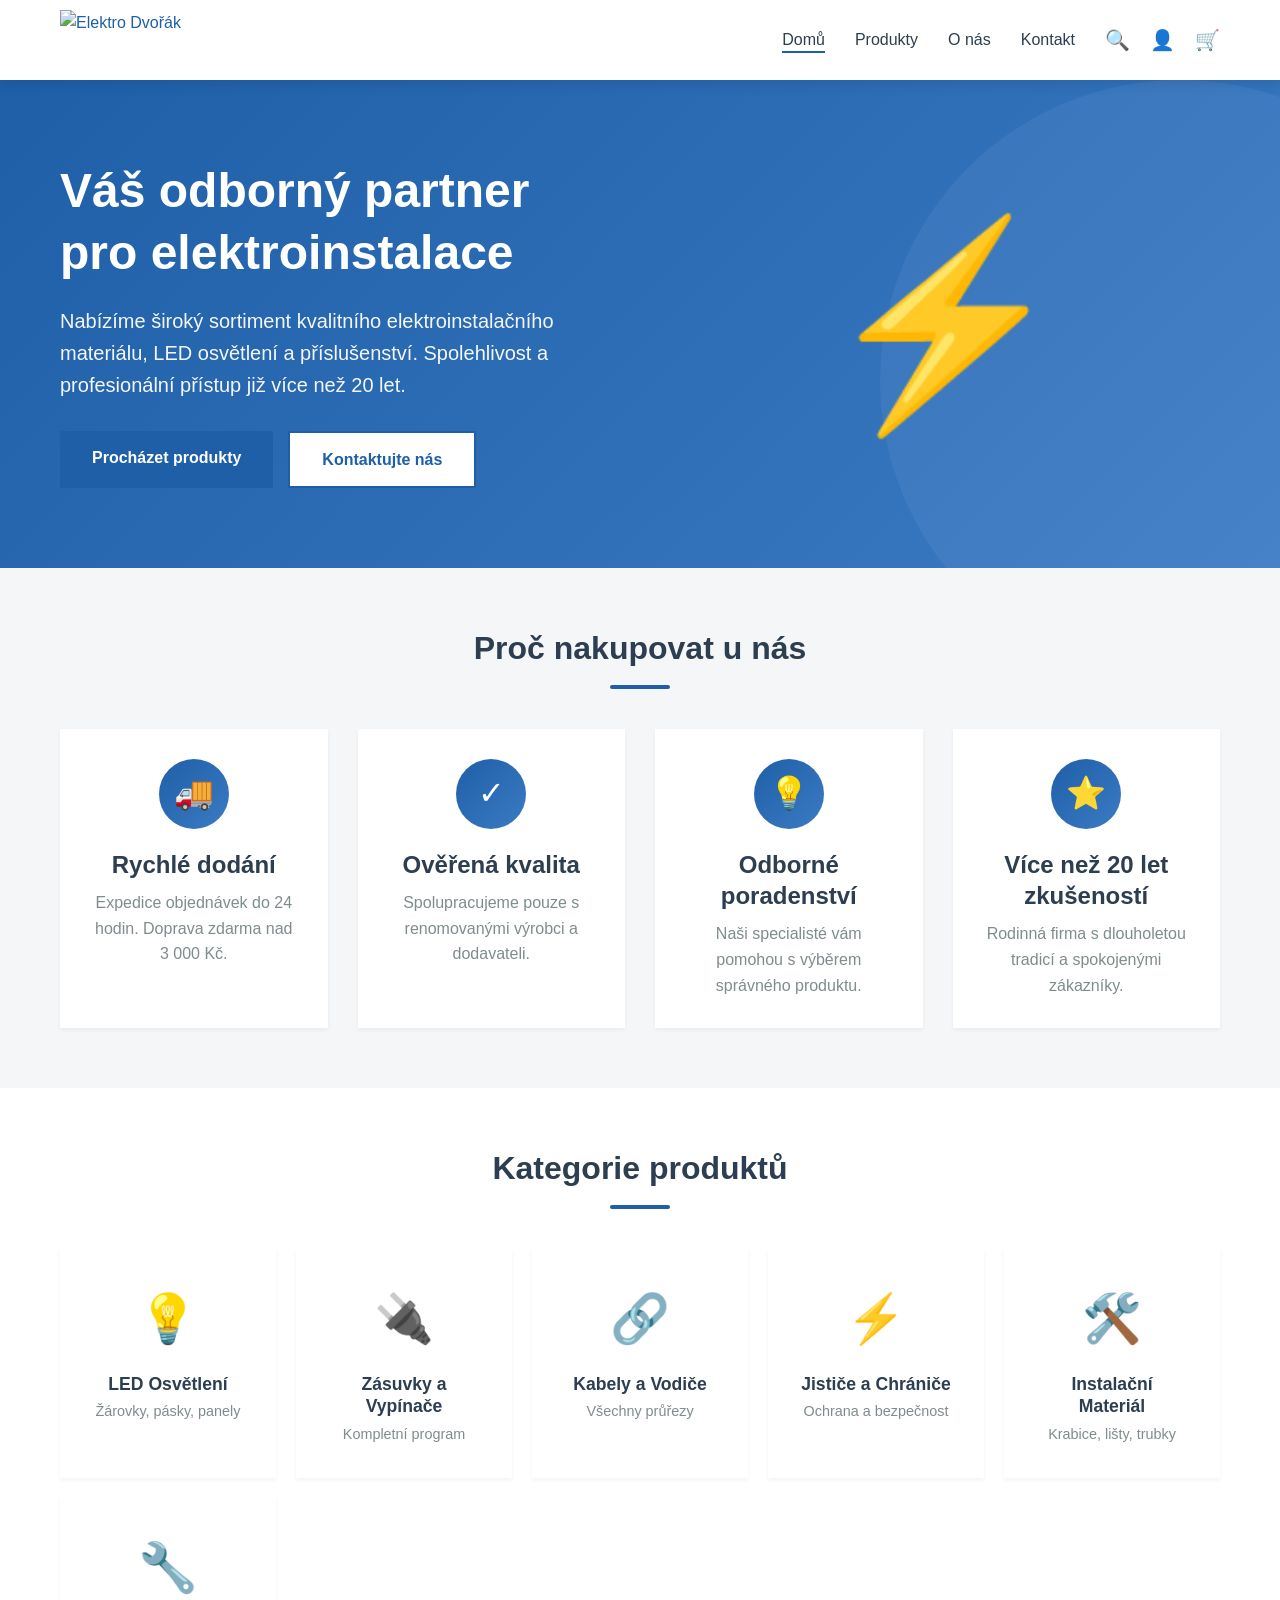
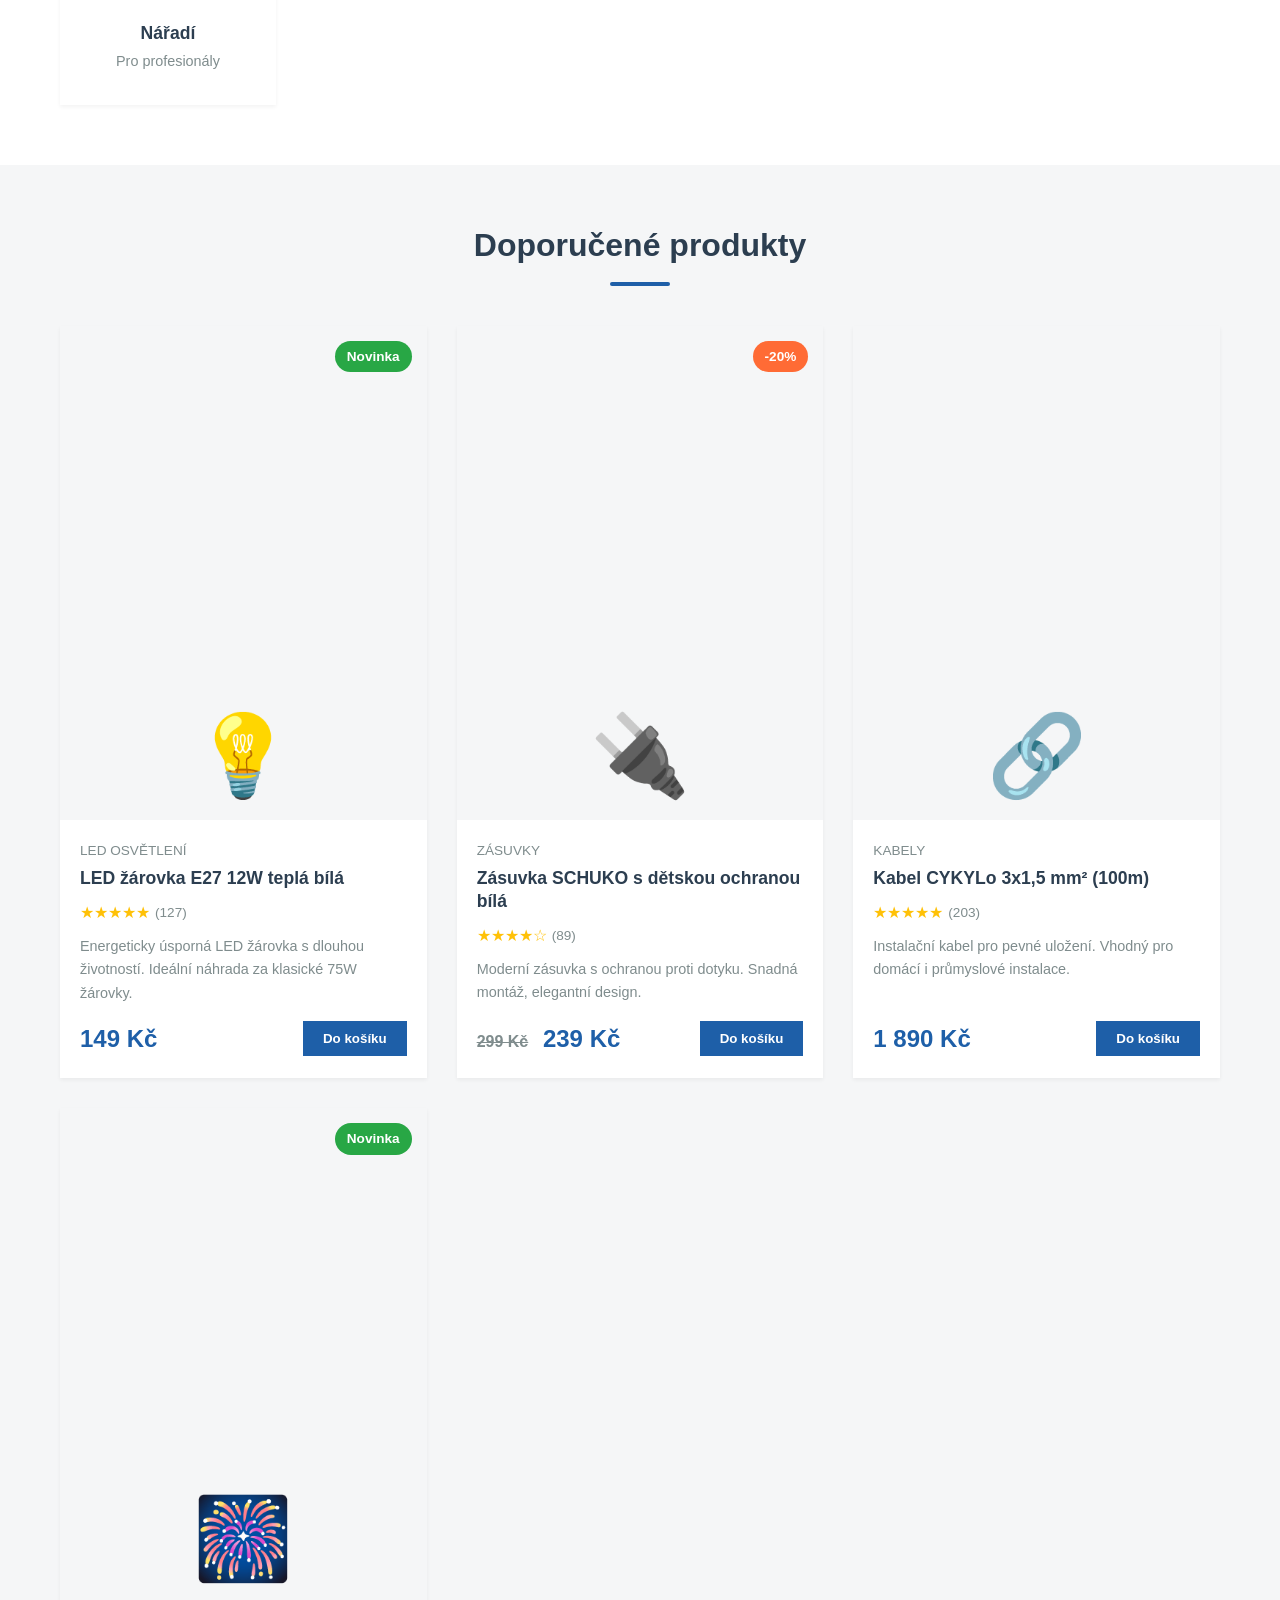
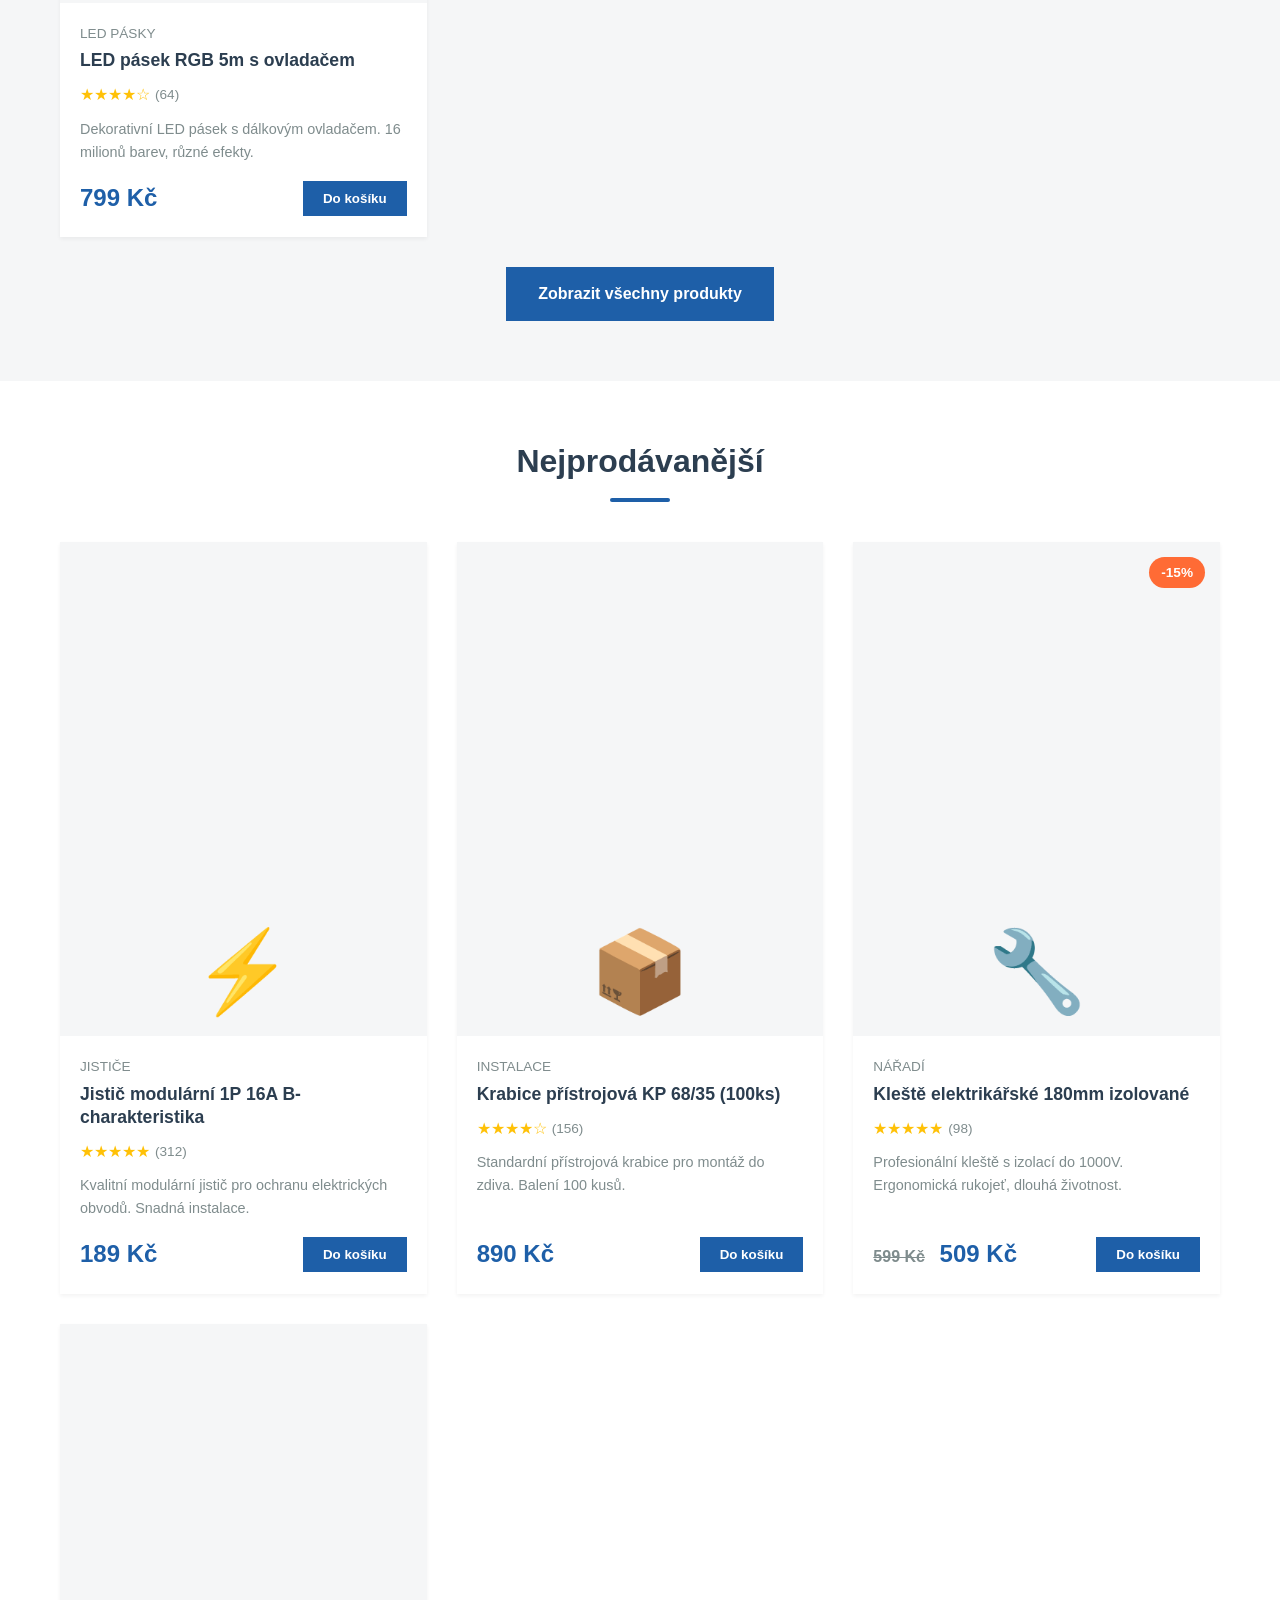
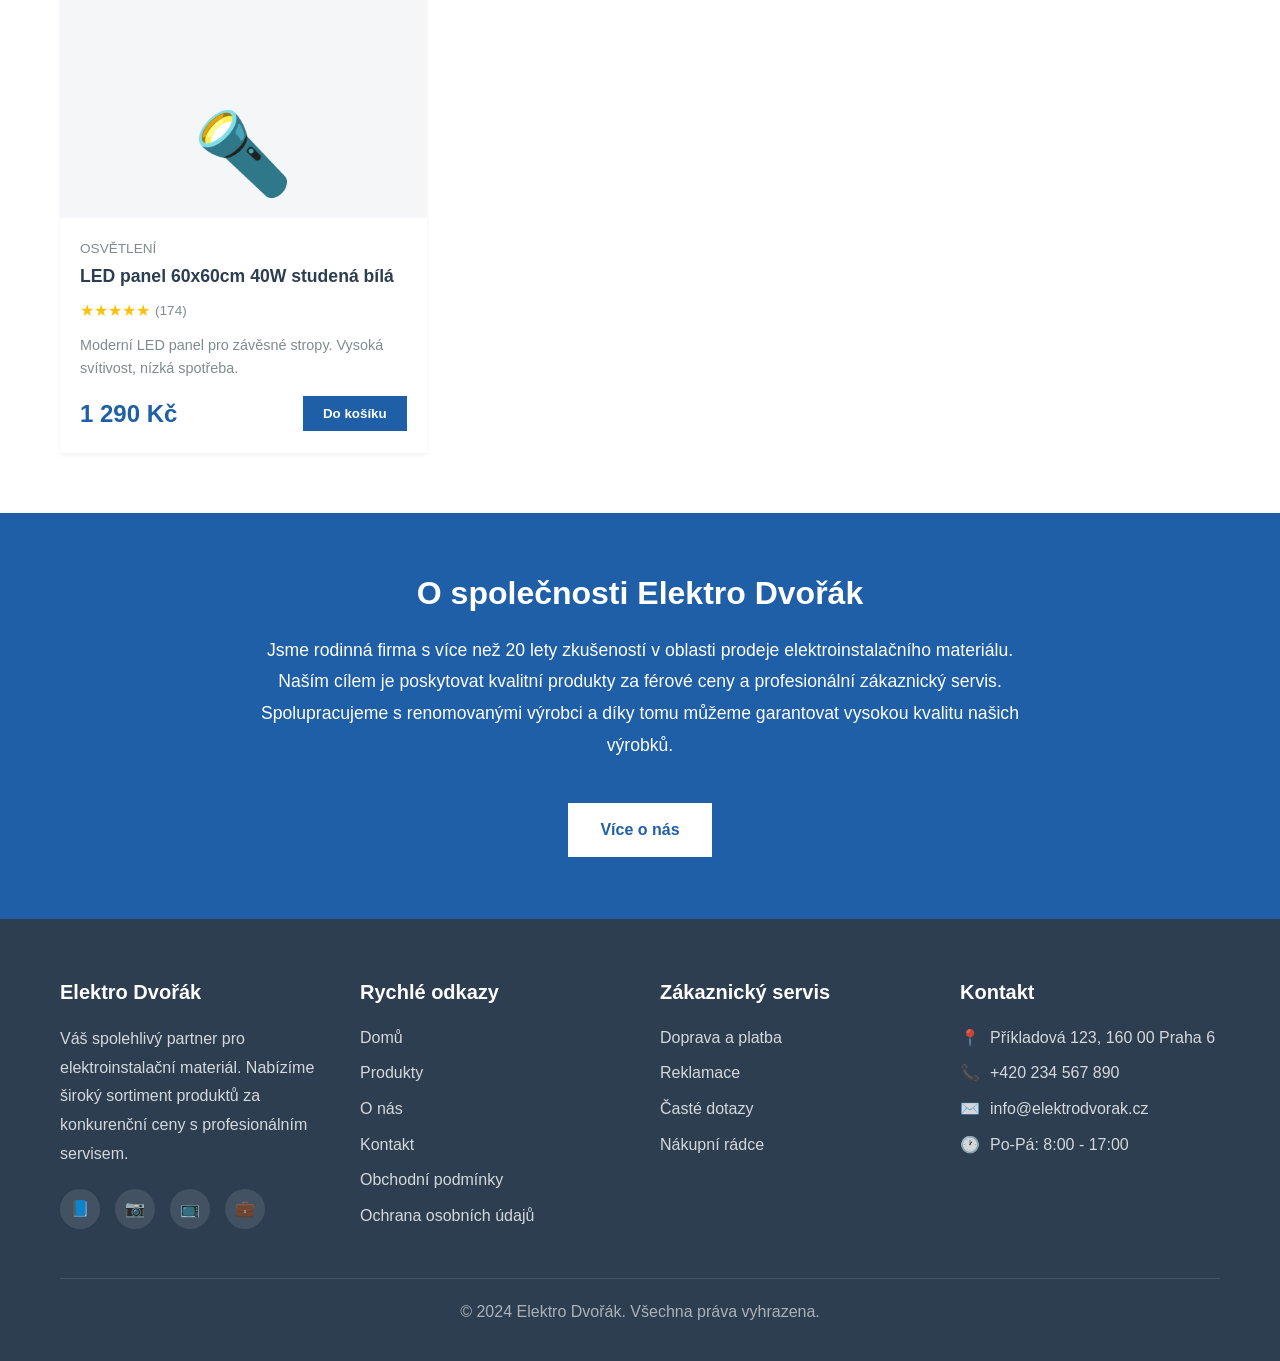
==== commit 62a6ffb8: "Změna cesty k logu z SVG na PNG pro použití originálního loga" ====
--- a/index.html
+++ b/index.html
@@ -18,7 +18,7 @@
     <header class="header">
         <div class="header-container">
             <a href="index.html" class="logo">
-                <img src="assets/images/logo.svg" alt="Elektro Dvořák" class="logo-img">
+                <img src="assets/images/logo.png" alt="Elektro Dvořák" class="logo-img">
             </a>
 
             <nav class="nav">
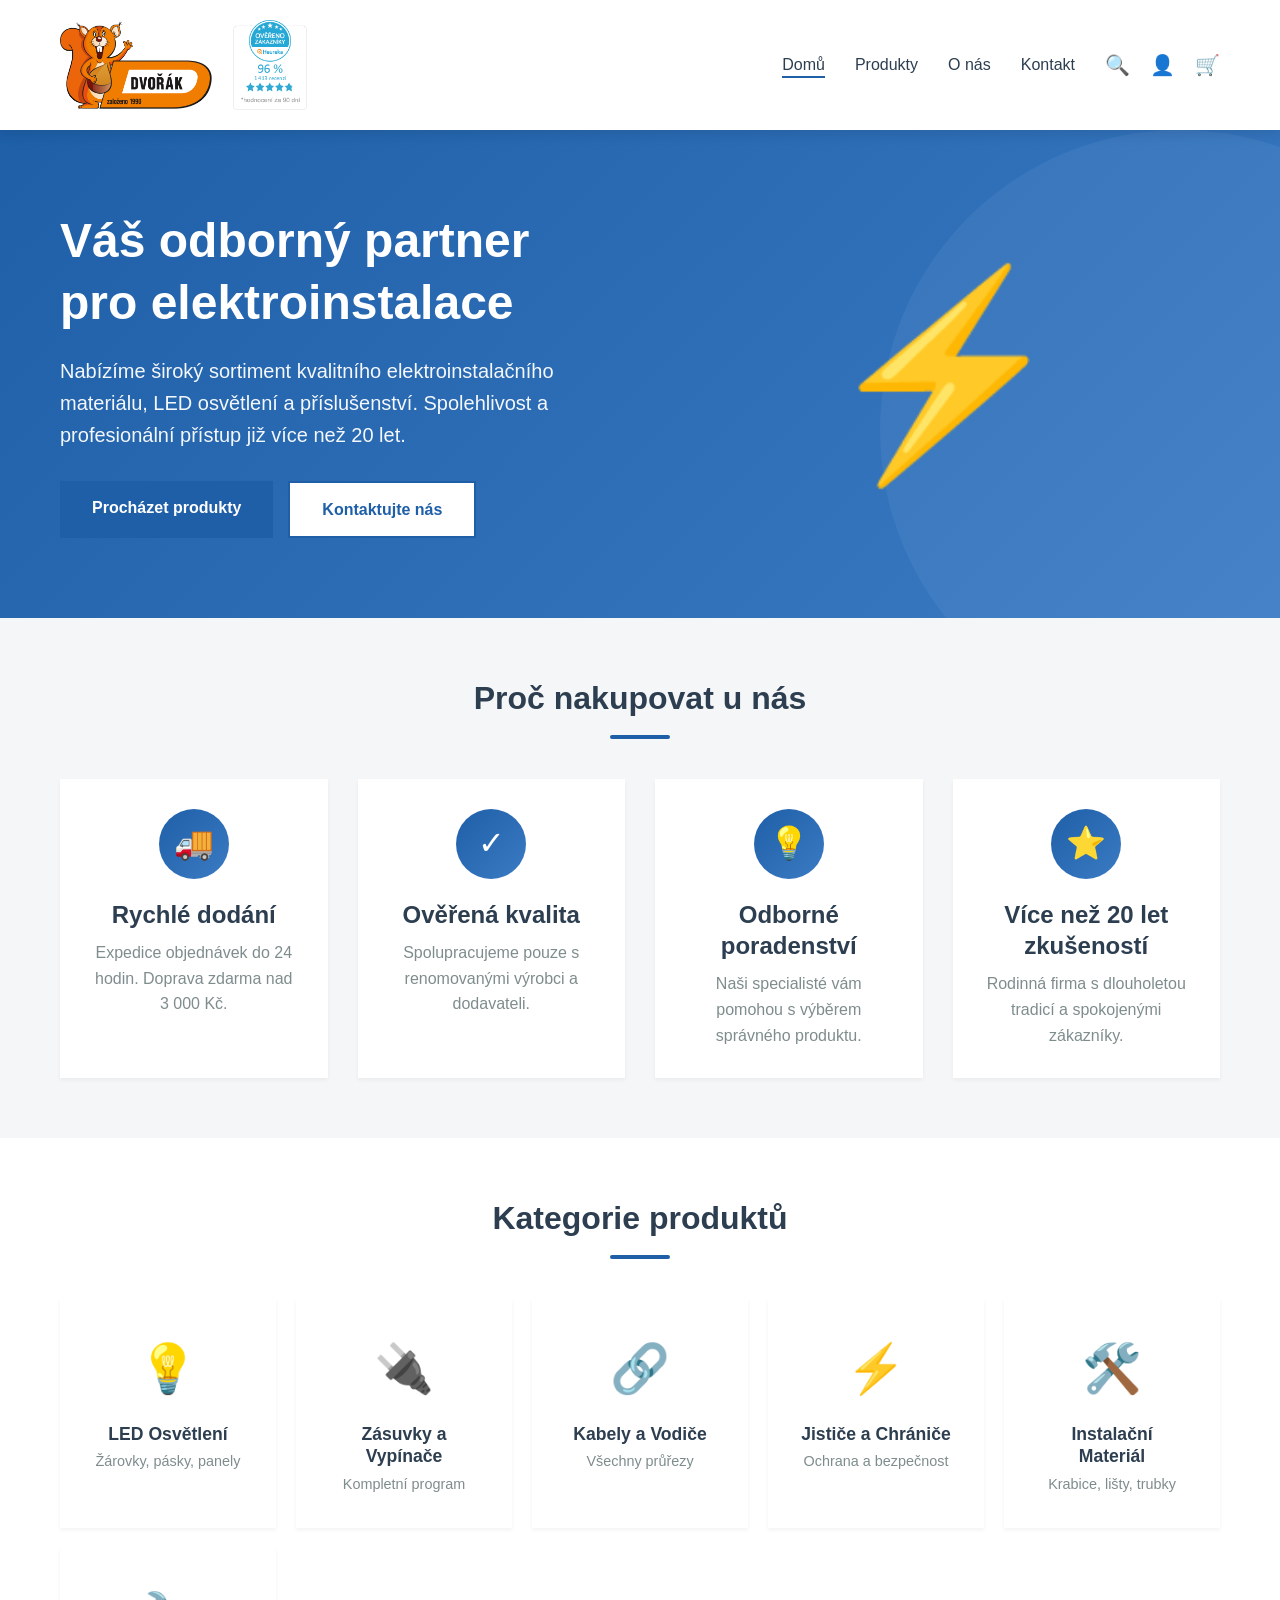
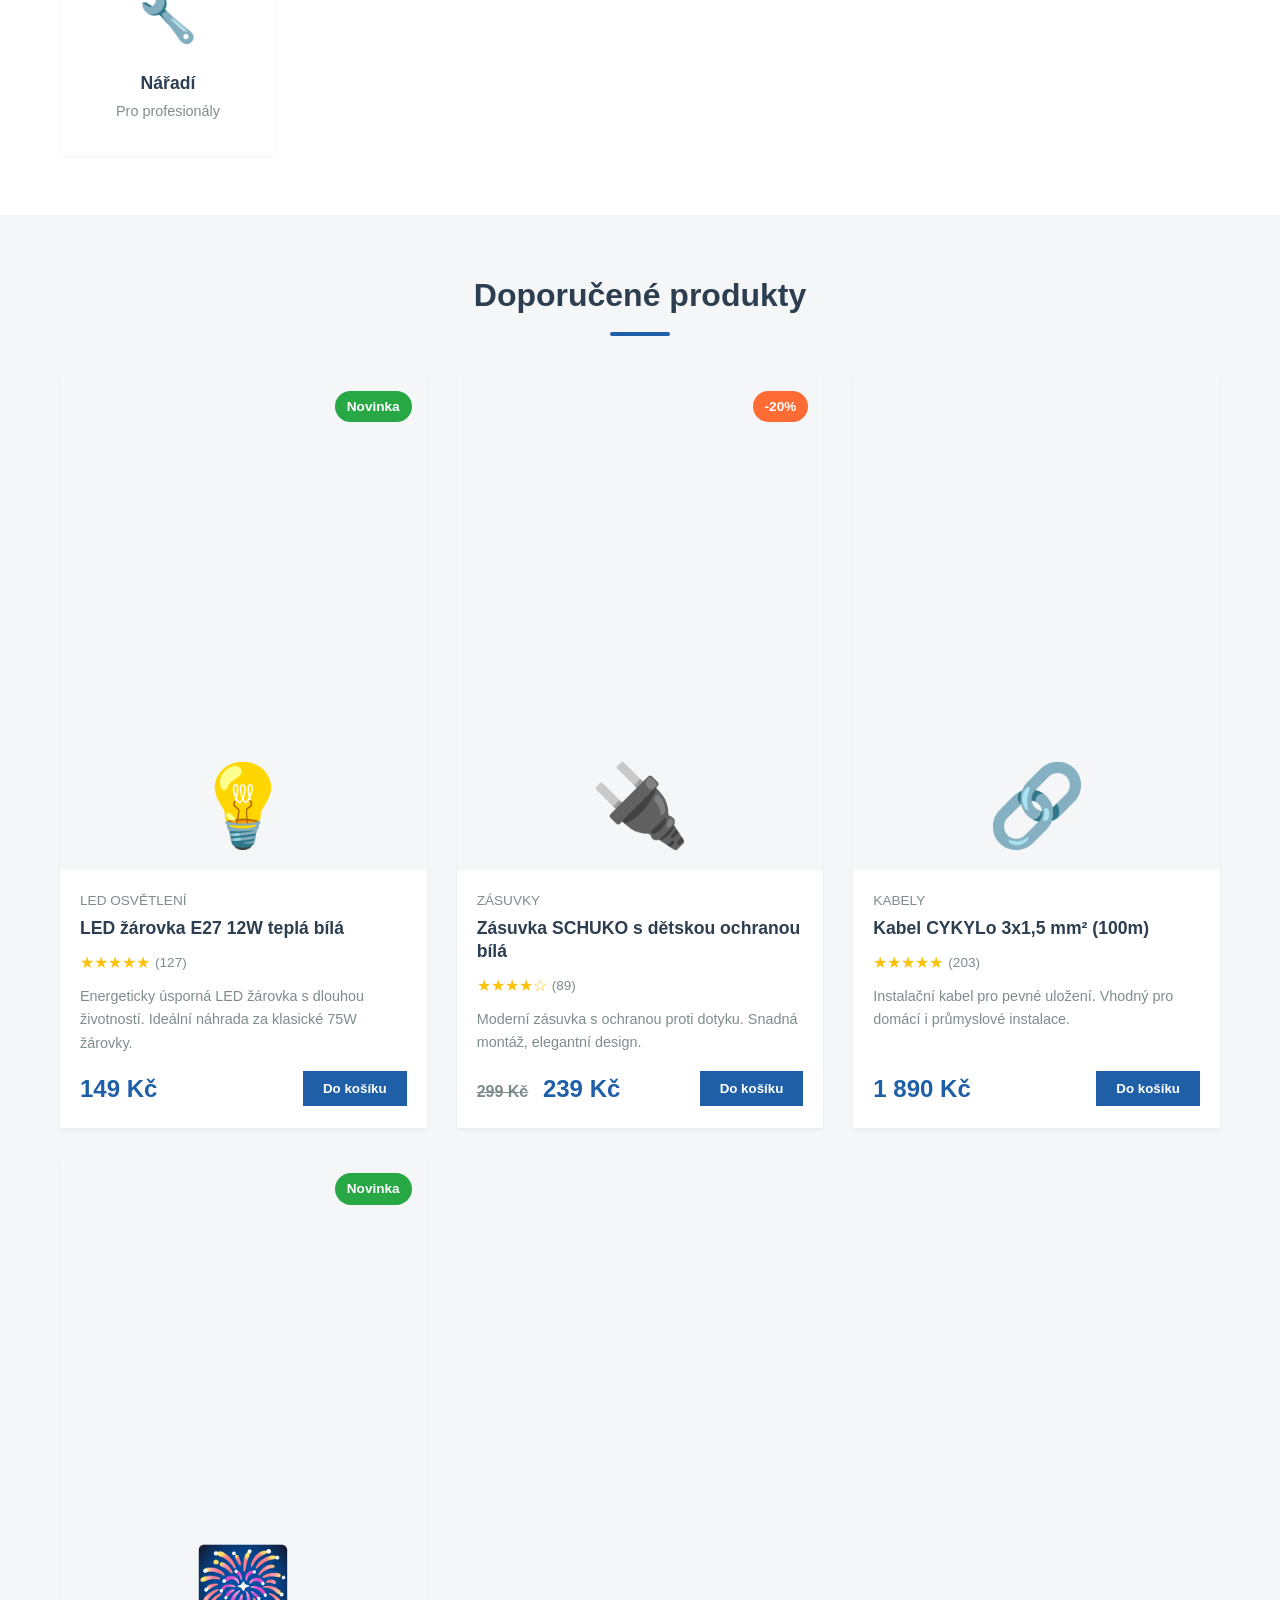
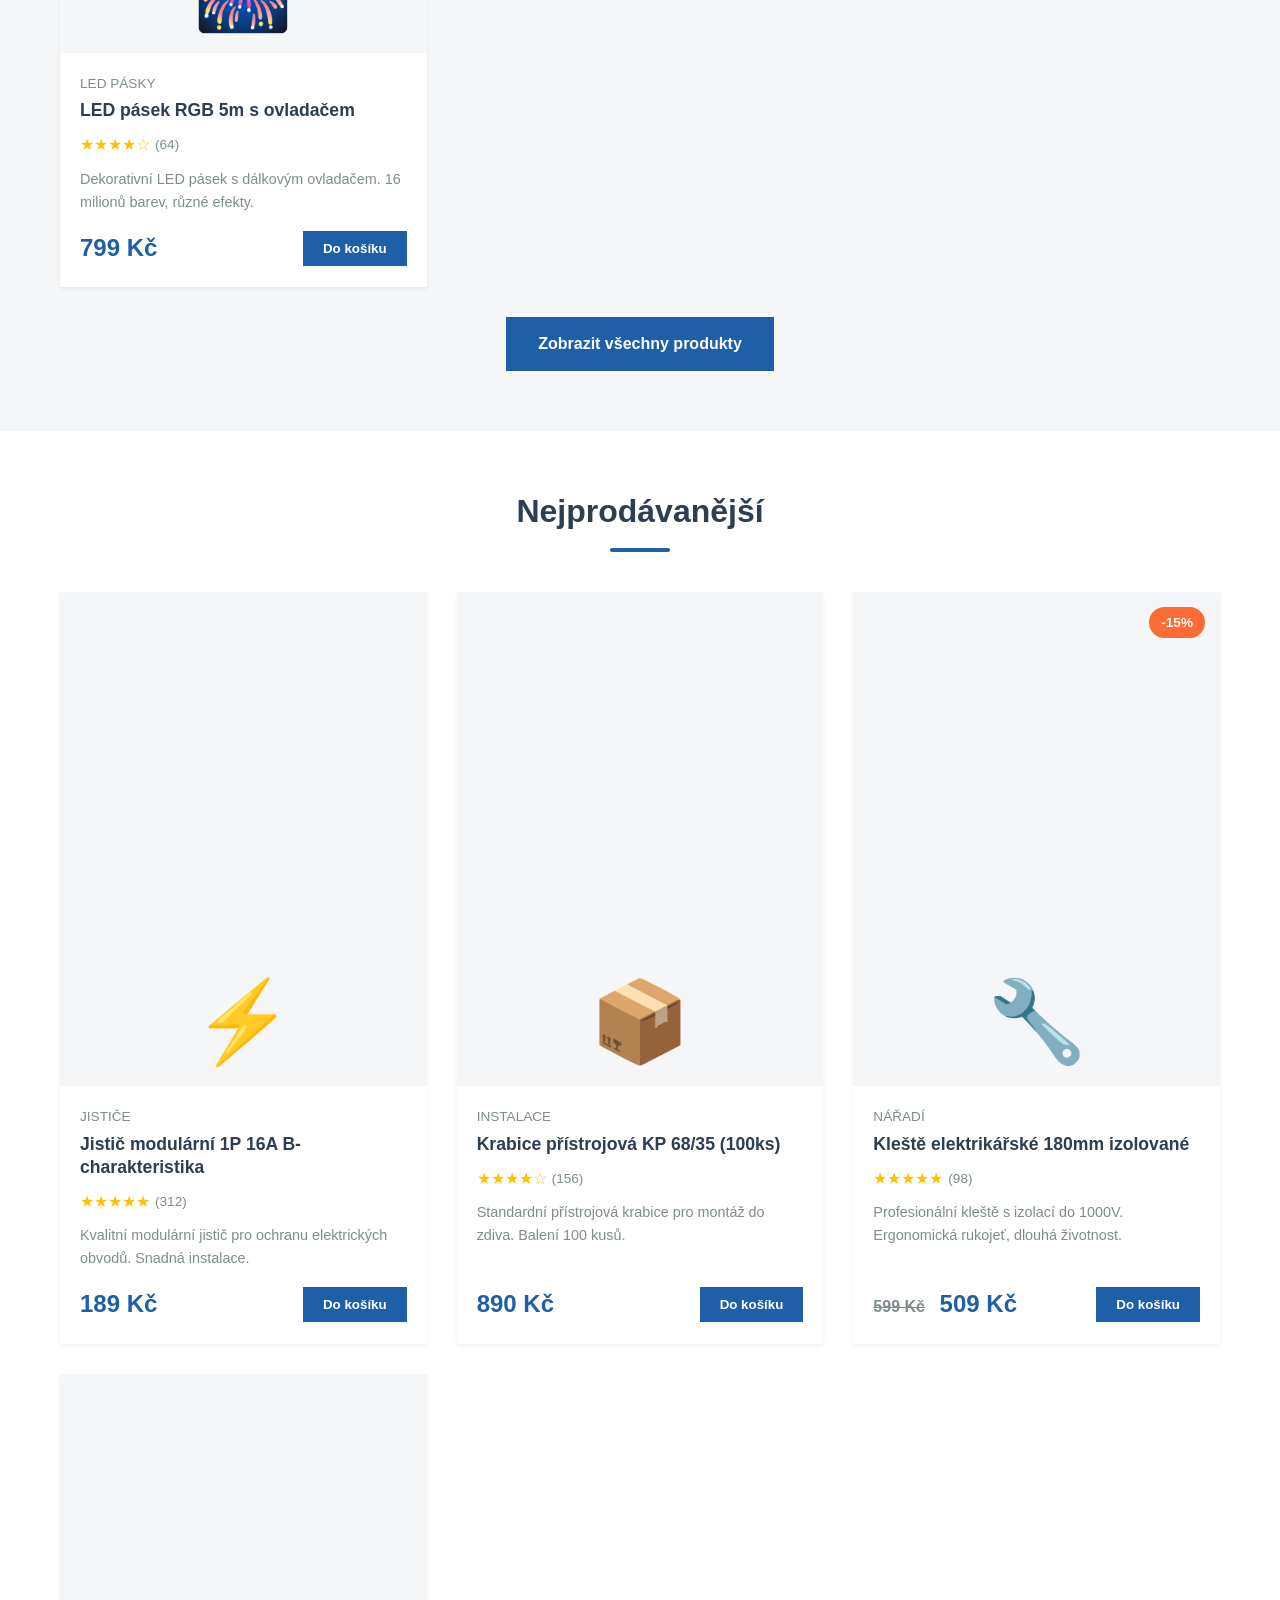
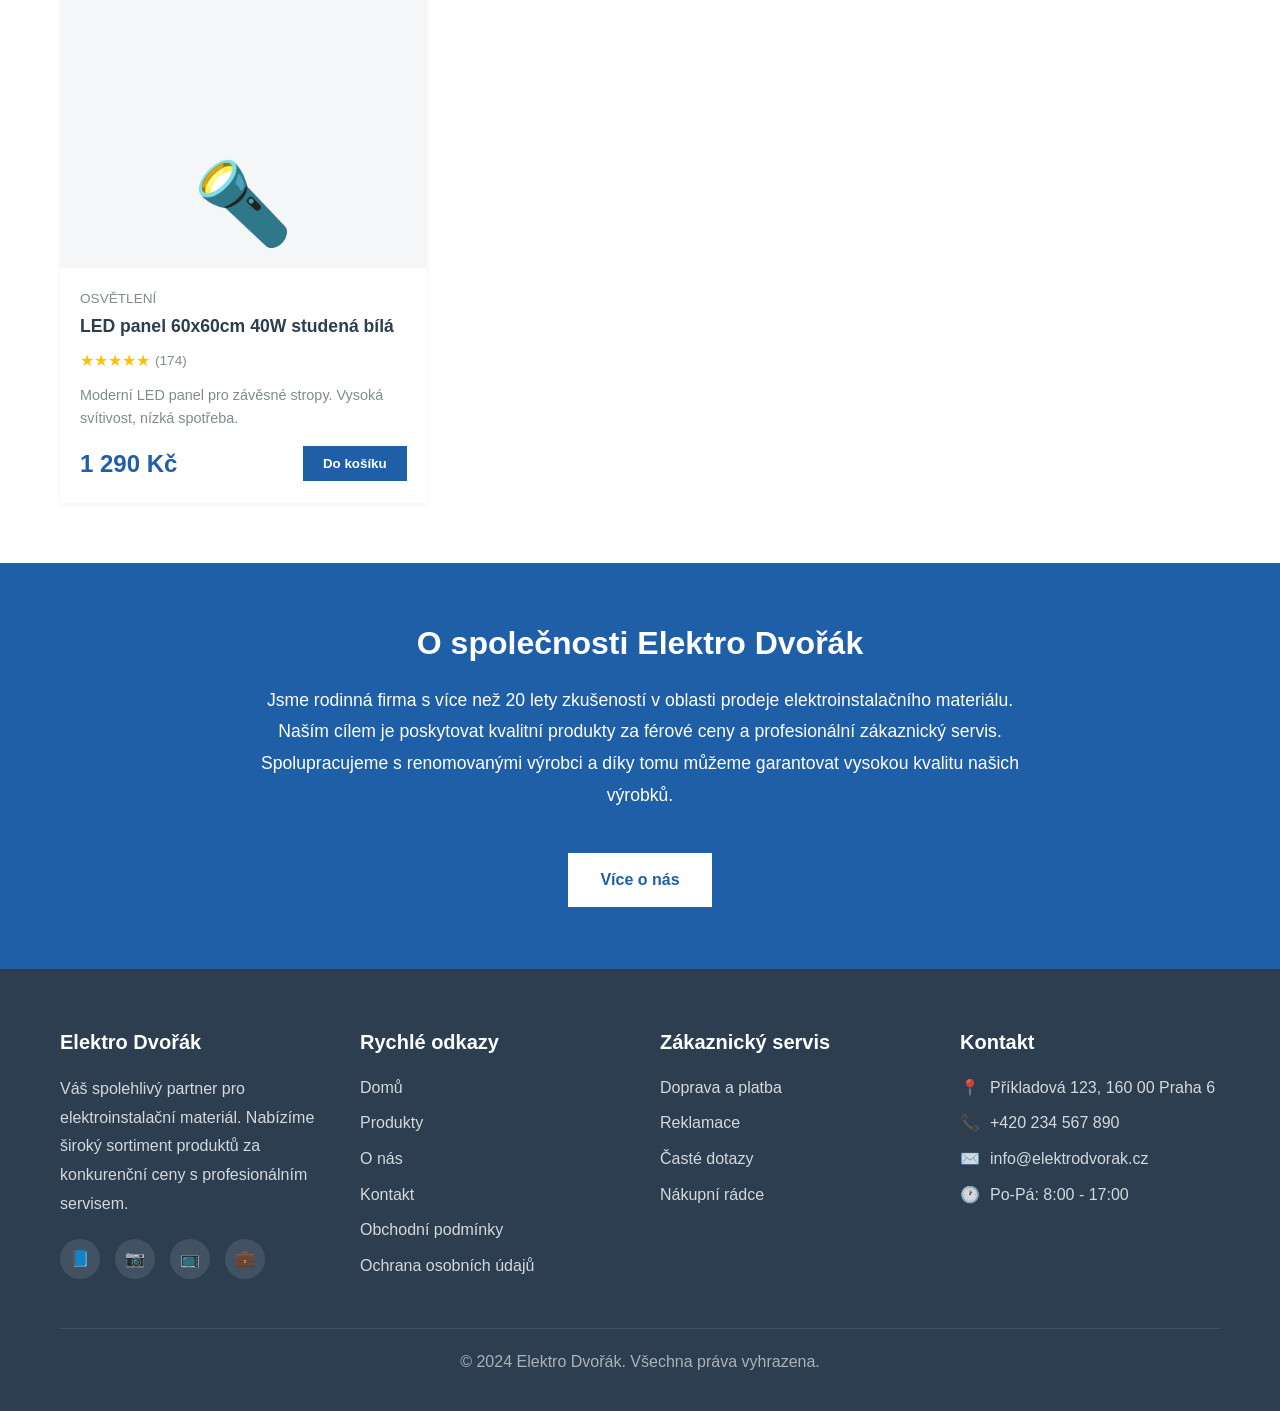
==== commit 2a3d7d57: "Přidán Heureka badge vedle loga a upravena velikost loga - Logo upraveno na 90px (desktop) a 60px (m" ====
--- a/index.html
+++ b/index.html
@@ -19,6 +19,7 @@
         <div class="header-container">
             <a href="index.html" class="logo">
                 <img src="assets/images/logo.png" alt="Elektro Dvořák" class="logo-img">
+                <img src="assets/images/7469-12.png" alt="Ověřeno zákazníky" class="badge-img">
             </a>
 
             <nav class="nav">
--- a/assets/css/style.css
+++ b/assets/css/style.css
@@ -27,7 +27,7 @@
     --shadow-lg: 0 8px 24px rgba(0,0,0,0.15);
 
     /* Rozměry */
-    --header-height: 80px;
+    --header-height: 130px;
     --max-width: 1200px;
     --border-radius: 0px;
 
@@ -137,14 +137,21 @@
 .logo {
     display: flex;
     align-items: center;
+    gap: 20px;
     transition: var(--transition);
 }
 
 .logo-img {
-    height: 60px;
+    height: 90px;
     width: auto;
     display: block;
     transition: var(--transition);
+}
+
+.badge-img {
+    height: 90px;
+    width: auto;
+    display: block;
 }
 
 .logo:hover .logo-img {
@@ -725,12 +732,21 @@
 }
 
 @media (max-width: 576px) {
+    :root {
+        --header-height: 100px;
+    }
+
     .container {
         padding: 0 15px;
     }
 
-    .logo-img {
-        height: 50px;
+    .logo {
+        gap: 10px;
+    }
+
+    .logo-img,
+    .badge-img {
+        height: 60px;
     }
 
     .products-grid {
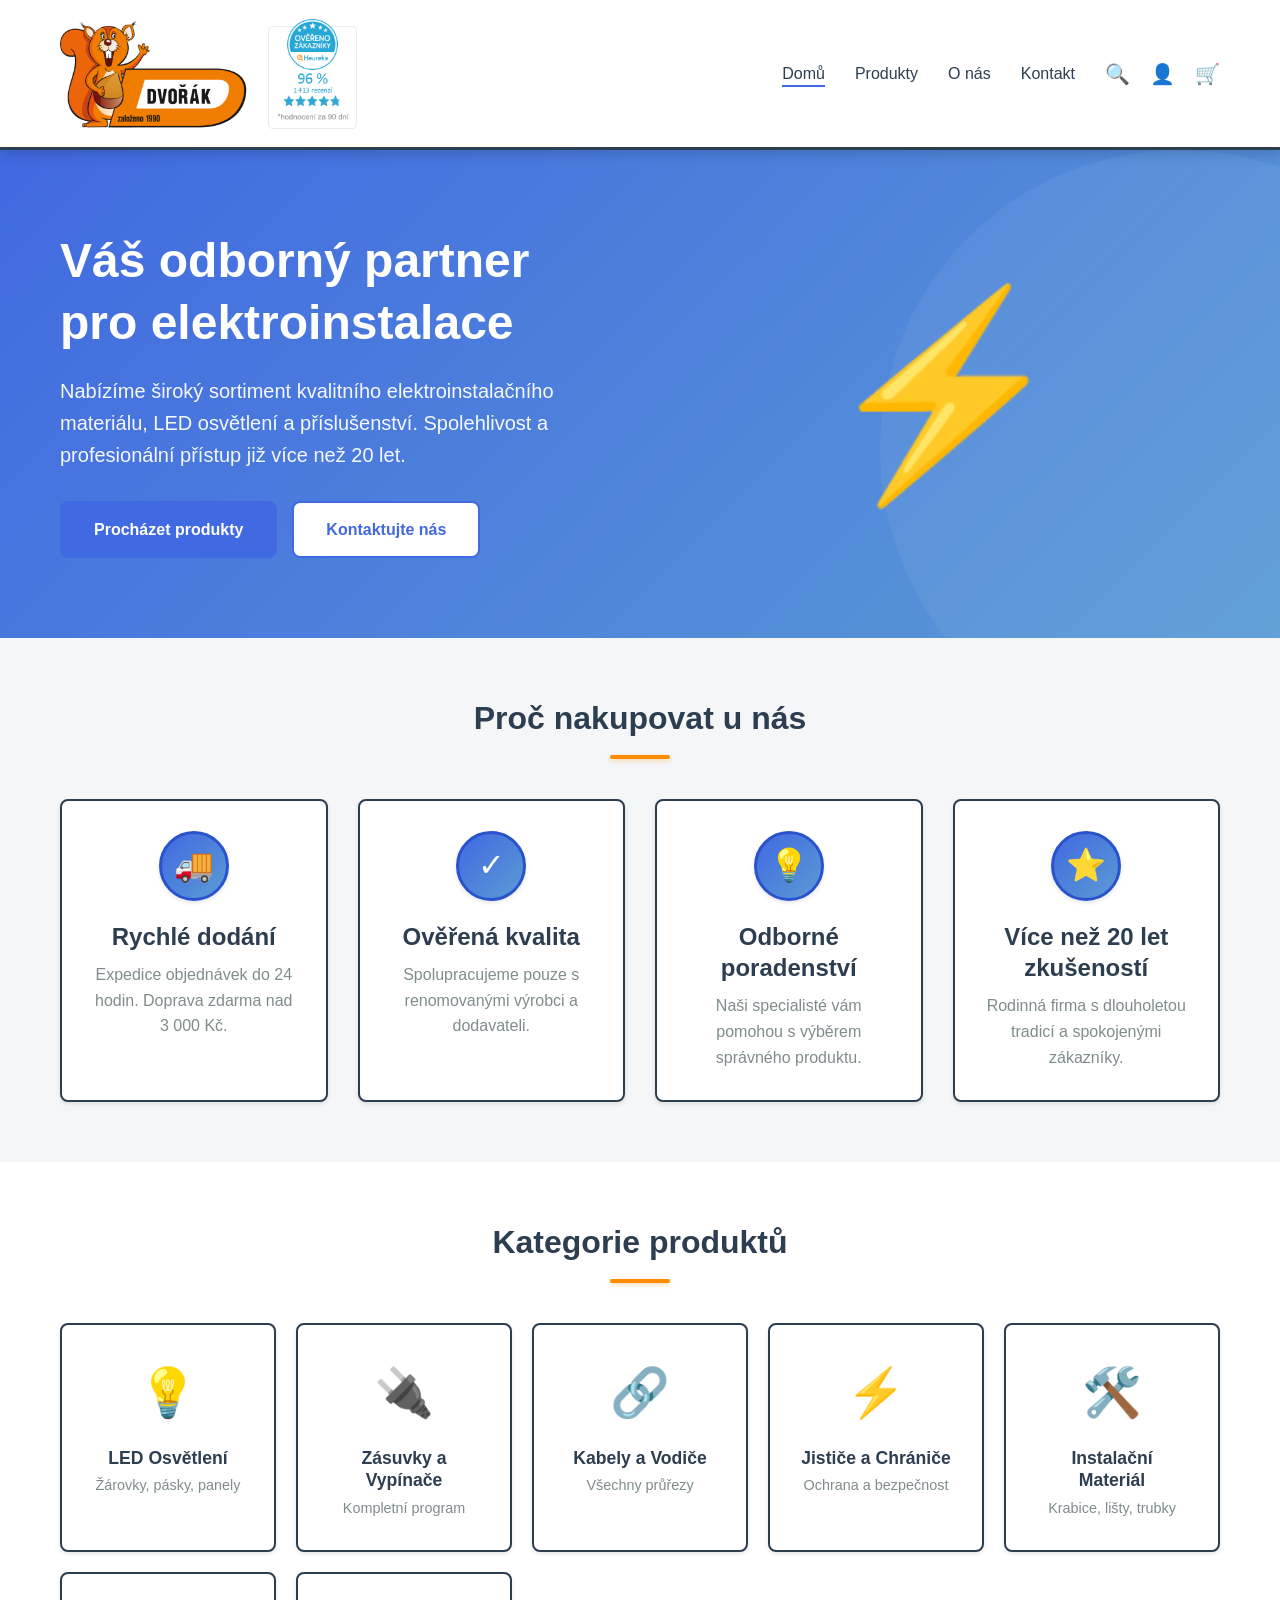
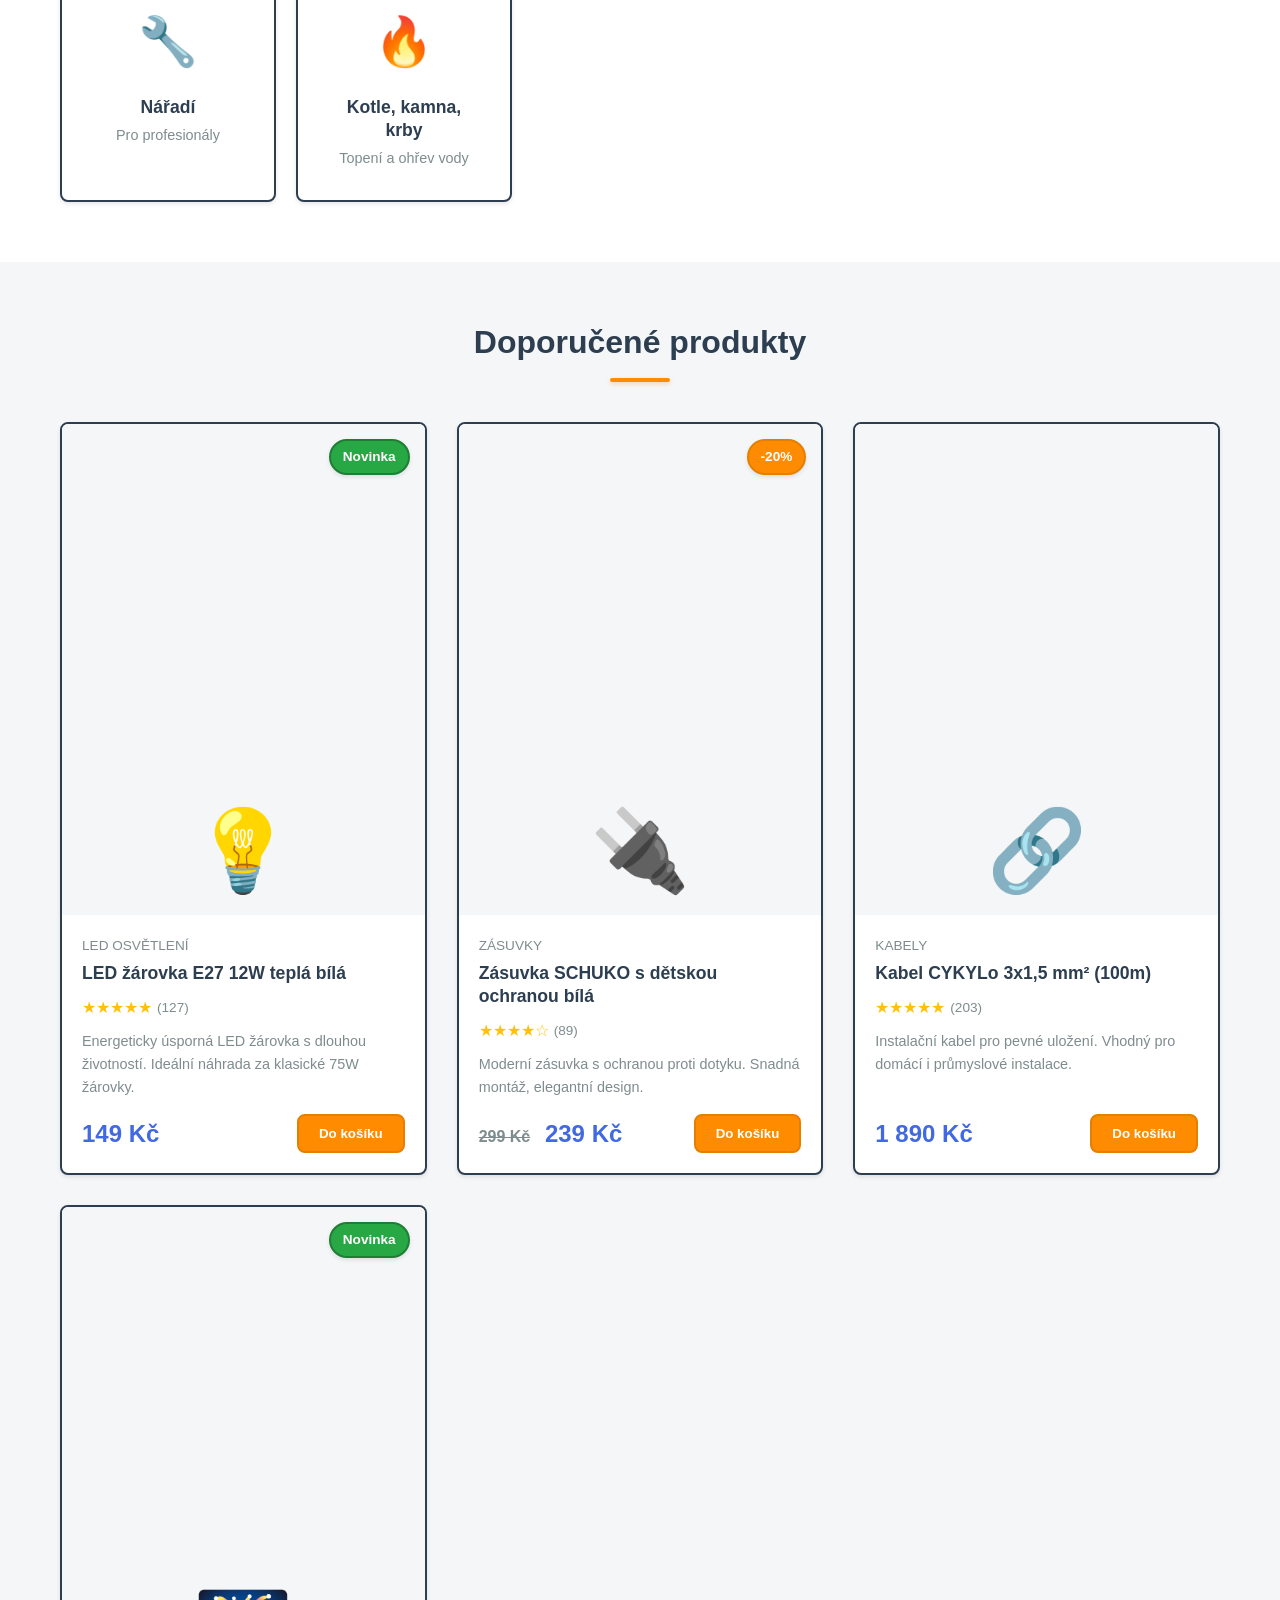
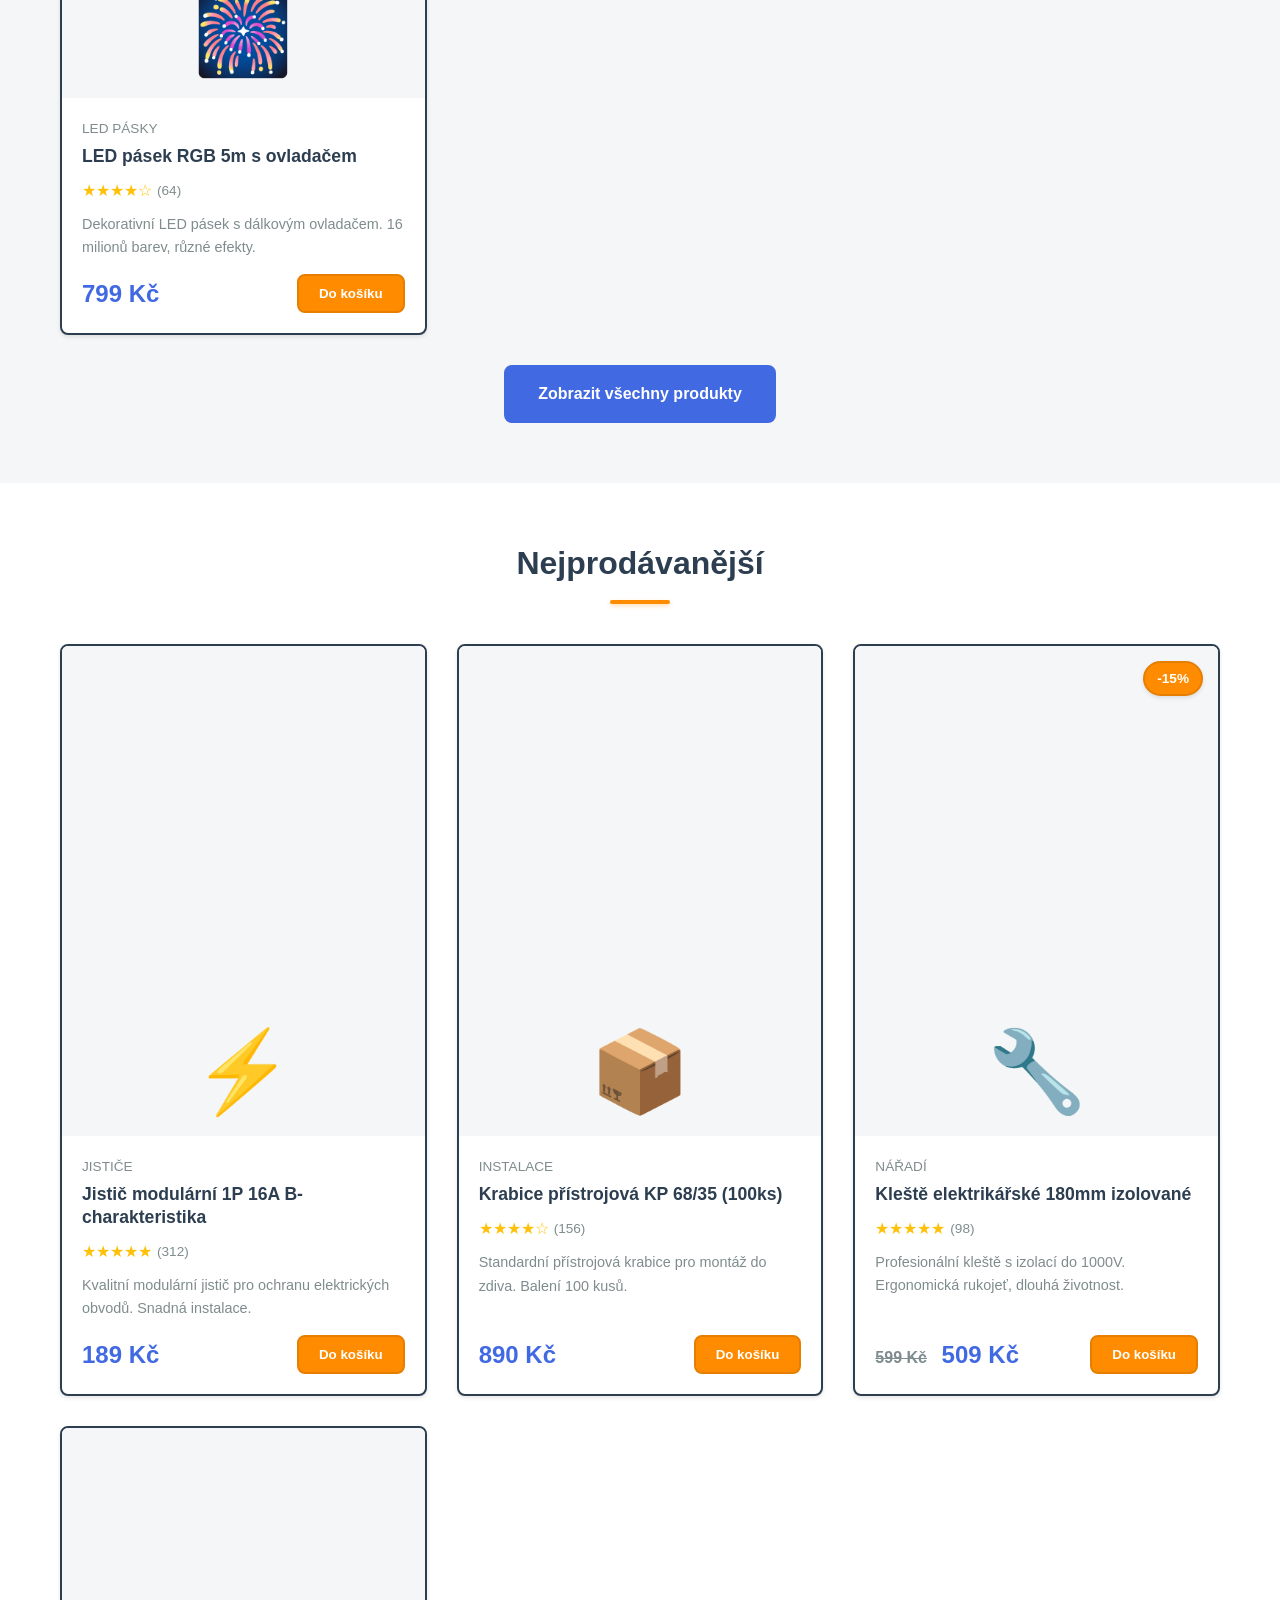
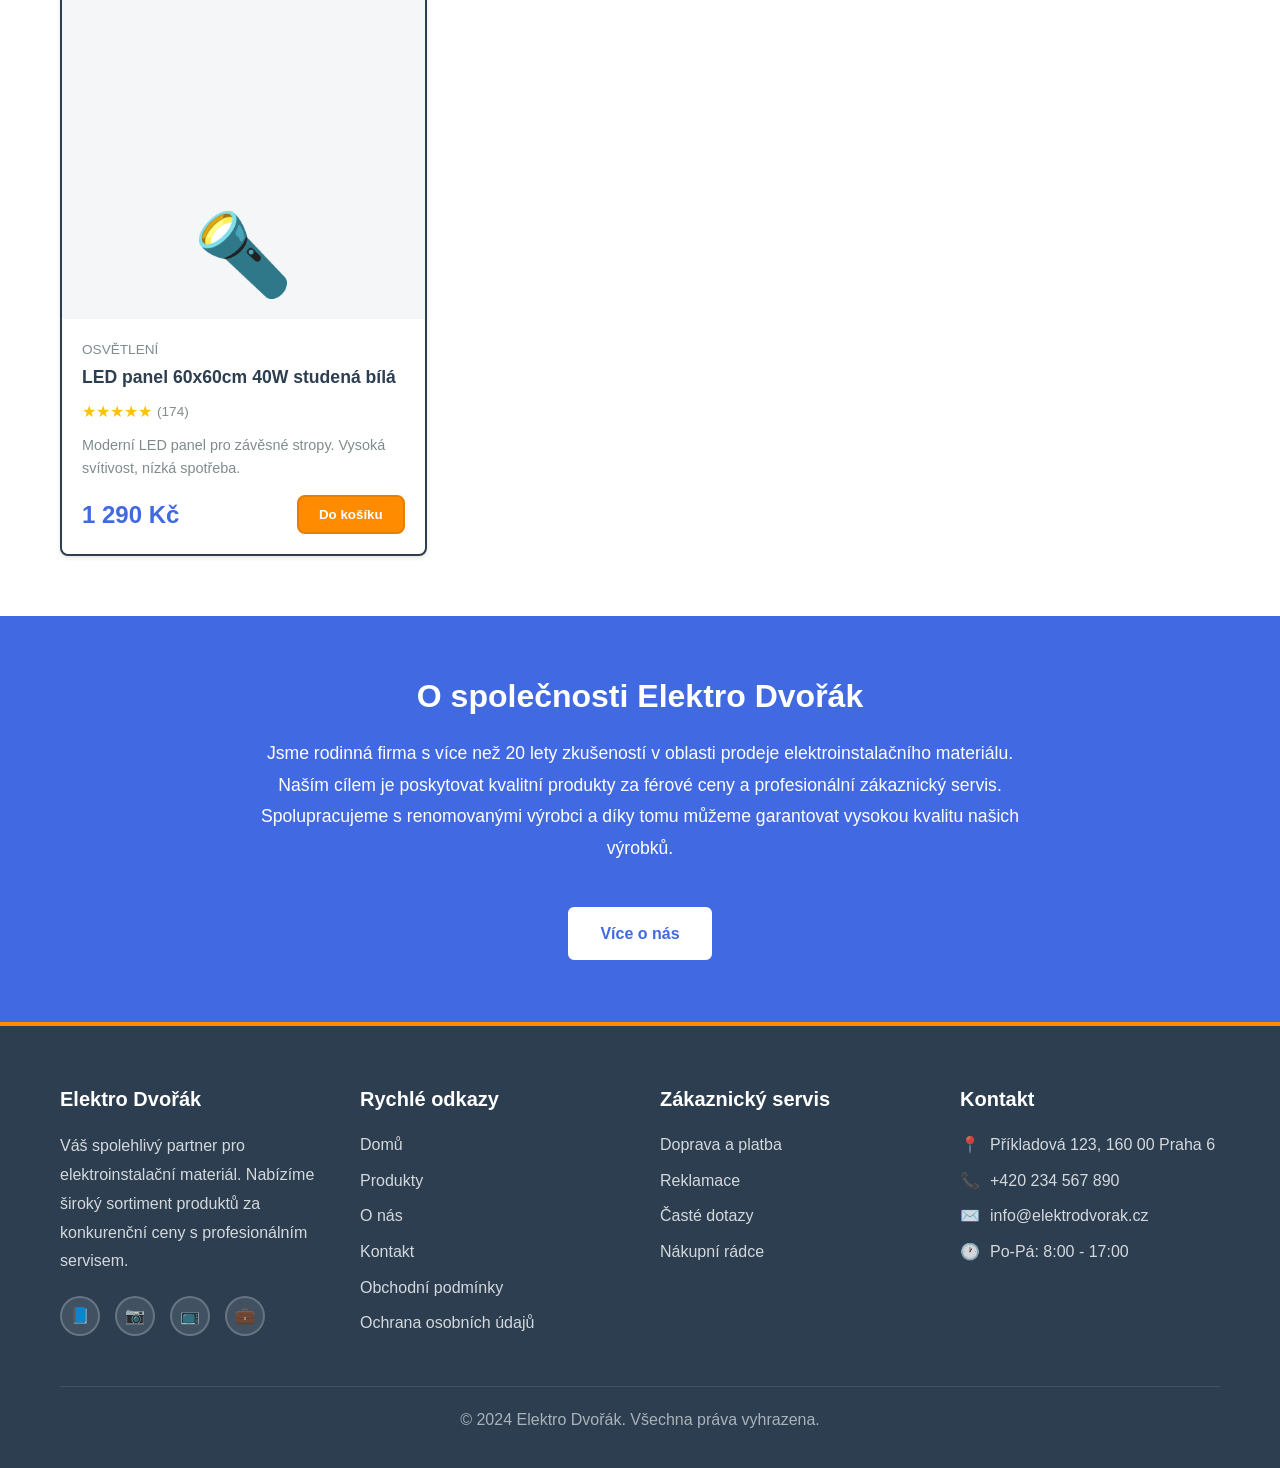
==== commit df6136ad: "Přidána kategorie 'Kotle, kamna, krby' na hlavní stránku" ====
--- a/index.html
+++ b/index.html
@@ -130,6 +130,11 @@
                     <div class="category-icon">🔧</div>
                     <h3>Nářadí</h3>
                     <p>Pro profesionály</p>
+                </div>
+                <div class="category-card" onclick="window.location.href='pages/categories.html?cat=kotle-kamna-krby'">
+                    <div class="category-icon">🔥</div>
+                    <h3>Kotle, kamna, krby</h3>
+                    <p>Topení a ohřev vody</p>
                 </div>
             </div>
         </div>
--- a/assets/css/style.css
+++ b/assets/css/style.css
@@ -6,12 +6,13 @@
    ZÁKLADNÍ NASTAVENÍ
    ============================================ */
 :root {
-    /* Hlavní barvy */
-    --primary-color: #1e5fa8;
-    --primary-dark: #164779;
-    --primary-light: #3b7bc4;
-    --secondary-color: #f8f9fa;
-    --accent-color: #ff6b35;
+    /* Hlavní barvy - z aktuálního webu */
+    --primary-color: #4169E1;        /* Modrá z navigace */
+    --primary-dark: #2952CC;         /* Tmavší modrá */
+    --primary-light: #5B9BD5;        /* Světlejší modrá */
+    --secondary-color: #f8f9fa;      /* Světlé pozadí */
+    --accent-color: #FF8C00;         /* Oranžová z loga a tlačítek */
+    --accent-dark: #E67E00;          /* Tmavší oranžová */
 
     /* Neutrální barvy */
     --white: #ffffff;
@@ -21,15 +22,21 @@
     --text-color: #2c3e50;
     --text-light: #7f8c8d;
 
-    /* Stíny */
-    --shadow-sm: 0 2px 4px rgba(0,0,0,0.05);
-    --shadow-md: 0 4px 12px rgba(0,0,0,0.1);
-    --shadow-lg: 0 8px 24px rgba(0,0,0,0.15);
+    /* Tmavé obrysy pro moderní vzhled */
+    --border-dark: #2c3e50;          /* Tmavý obrys */
+    --border-darker: #1a1a1a;        /* Velmi tmavý obrys */
+    --border-width: 2px;             /* Šířka obrysu */
+
+    /* Stíny s tmavšími tóny */
+    --shadow-sm: 0 2px 4px rgba(0,0,0,0.1);
+    --shadow-md: 0 4px 12px rgba(0,0,0,0.15);
+    --shadow-lg: 0 8px 24px rgba(0,0,0,0.25);
+    --shadow-outline: 0 0 0 3px rgba(65,105,225,0.2);
 
     /* Rozměry */
-    --header-height: 130px;
+    --header-height: 150px;
     --max-width: 1200px;
-    --border-radius: 0px;
+    --border-radius: 8px;            /* Zaoblené rohy */
 
     /* Přechody */
     --transition: all 0.3s ease;
@@ -105,9 +112,10 @@
     display: block;
     width: 60px;
     height: 4px;
-    background: var(--primary-color);
+    background: var(--accent-color);
     margin: 15px auto 0;
     border-radius: 2px;
+    box-shadow: 0 2px 4px rgba(255, 140, 0, 0.3);
 }
 
 /* ============================================
@@ -116,6 +124,7 @@
 .header {
     background: var(--white);
     box-shadow: var(--shadow-md);
+    border-bottom: 3px solid var(--border-dark);
     position: fixed;
     top: 0;
     left: 0;
@@ -142,14 +151,14 @@
 }
 
 .logo-img {
-    height: 90px;
+    height: 110px;
     width: auto;
     display: block;
     transition: var(--transition);
 }
 
 .badge-img {
-    height: 90px;
+    height: 110px;
     width: auto;
     display: block;
 }
@@ -224,6 +233,7 @@
     justify-content: center;
     font-size: 0.7rem;
     font-weight: bold;
+    border: 1px solid var(--accent-dark);
 }
 
 .mobile-menu-toggle {
@@ -304,7 +314,7 @@
     font-weight: 600;
     text-align: center;
     cursor: pointer;
-    border: none;
+    border: 2px solid transparent;
     transition: var(--transition);
     font-size: 1rem;
 }
@@ -312,10 +322,13 @@
 .btn-primary {
     background: var(--primary-color);
     color: var(--white);
+    border: 2px solid var(--primary-color);
 }
 
 .btn-primary:hover {
-    background: var(--primary-dark);
+    background: var(--white);
+    color: var(--primary-color);
+    border: 2px solid var(--primary-color);
     transform: translateY(-2px);
     box-shadow: var(--shadow-md);
 }
@@ -334,11 +347,14 @@
 .btn-accent {
     background: var(--accent-color);
     color: var(--white);
+    border-color: var(--accent-dark);
 }
 
 .btn-accent:hover {
-    background: #e55a2a;
+    background: var(--accent-dark);
+    border-color: var(--border-dark);
     transform: translateY(-2px);
+    box-shadow: var(--shadow-md);
 }
 
 .btn-group {
@@ -364,6 +380,7 @@
     background: var(--white);
     padding: 30px;
     border-radius: var(--border-radius);
+    border: var(--border-width) solid var(--border-dark);
     text-align: center;
     transition: var(--transition);
     box-shadow: var(--shadow-sm);
@@ -372,12 +389,14 @@
 .feature-card:hover {
     transform: translateY(-5px);
     box-shadow: var(--shadow-md);
+    border-color: var(--primary-color);
 }
 
 .feature-icon {
     width: 70px;
     height: 70px;
     background: linear-gradient(135deg, var(--primary-color), var(--primary-light));
+    border: 3px solid var(--primary-dark);
     border-radius: 50%;
     display: flex;
     align-items: center;
@@ -385,6 +404,7 @@
     margin: 0 auto 20px;
     font-size: 2rem;
     color: var(--white);
+    box-shadow: var(--shadow-sm);
 }
 
 .feature-card h3 {
@@ -414,11 +434,12 @@
     transition: var(--transition);
     box-shadow: var(--shadow-sm);
     cursor: pointer;
-    border: 2px solid transparent;
+    border: var(--border-width) solid var(--border-dark);
 }
 
 .category-card:hover {
-    border-color: var(--primary-color);
+    border-color: var(--accent-color);
+    background: rgba(255, 140, 0, 0.05);
     transform: translateY(-5px);
     box-shadow: var(--shadow-md);
 }
@@ -451,6 +472,7 @@
 .product-card {
     background: var(--white);
     border-radius: var(--border-radius);
+    border: var(--border-width) solid var(--border-dark);
     overflow: hidden;
     transition: var(--transition);
     box-shadow: var(--shadow-sm);
@@ -461,6 +483,7 @@
 .product-card:hover {
     transform: translateY(-5px);
     box-shadow: var(--shadow-lg);
+    border-color: var(--accent-color);
 }
 
 .product-image {
@@ -493,16 +516,20 @@
     color: var(--white);
     padding: 5px 12px;
     border-radius: 20px;
+    border: 2px solid var(--border-darker);
     font-size: 0.85rem;
     font-weight: 600;
+    box-shadow: var(--shadow-sm);
 }
 
 .product-badge.new {
     background: #28a745;
+    border-color: #1e7e34;
 }
 
 .product-badge.sale {
     background: var(--accent-color);
+    border-color: var(--accent-dark);
 }
 
 .product-info {
@@ -549,6 +576,25 @@
     flex-grow: 1;
 }
 
+.product-stock {
+    font-size: 0.85rem;
+    font-weight: 600;
+    margin-bottom: 10px;
+    padding: 5px 10px;
+    border-radius: 4px;
+    display: inline-block;
+}
+
+.product-stock.in-stock {
+    color: #28a745;
+    background: #d4edda;
+}
+
+.product-stock.out-of-stock {
+    color: #dc3545;
+    background: #f8d7da;
+}
+
 .product-footer {
     display: flex;
     justify-content: space-between;
@@ -570,18 +616,21 @@
 }
 
 .btn-add-cart {
-    background: var(--primary-color);
+    background: var(--accent-color);
     color: var(--white);
     padding: 10px 20px;
     border-radius: var(--border-radius);
     cursor: pointer;
-    border: none;
+    border: var(--border-width) solid var(--accent-dark);
     font-weight: 600;
     transition: var(--transition);
 }
 
 .btn-add-cart:hover {
-    background: var(--primary-dark);
+    background: var(--accent-dark);
+    border-color: var(--border-dark);
+    transform: translateY(-2px);
+    box-shadow: var(--shadow-sm);
 }
 
 /* ============================================
@@ -591,6 +640,7 @@
     background: var(--text-color);
     color: var(--white);
     padding: 60px 0 20px;
+    border-top: 4px solid var(--accent-color);
 }
 
 .footer-content {
@@ -649,6 +699,7 @@
     width: 40px;
     height: 40px;
     background: rgba(255,255,255,0.1);
+    border: 2px solid rgba(255,255,255,0.2);
     border-radius: 50%;
     display: flex;
     align-items: center;
@@ -657,7 +708,9 @@
 }
 
 .social-icon:hover {
-    background: var(--primary-color);
+    background: var(--accent-color);
+    border-color: var(--accent-dark);
+    transform: translateY(-2px);
 }
 
 .footer-bottom {
@@ -694,7 +747,12 @@
 
 @media (max-width: 768px) {
     :root {
-        --header-height: 70px;
+        --header-height: 120px;
+    }
+
+    .logo-img,
+    .badge-img {
+        height: 85px;
     }
 
     .section {
@@ -733,7 +791,7 @@
 
 @media (max-width: 576px) {
     :root {
-        --header-height: 100px;
+        --header-height: 110px;
     }
 
     .container {
@@ -746,7 +804,7 @@
 
     .logo-img,
     .badge-img {
-        height: 60px;
+        height: 75px;
     }
 
     .products-grid {
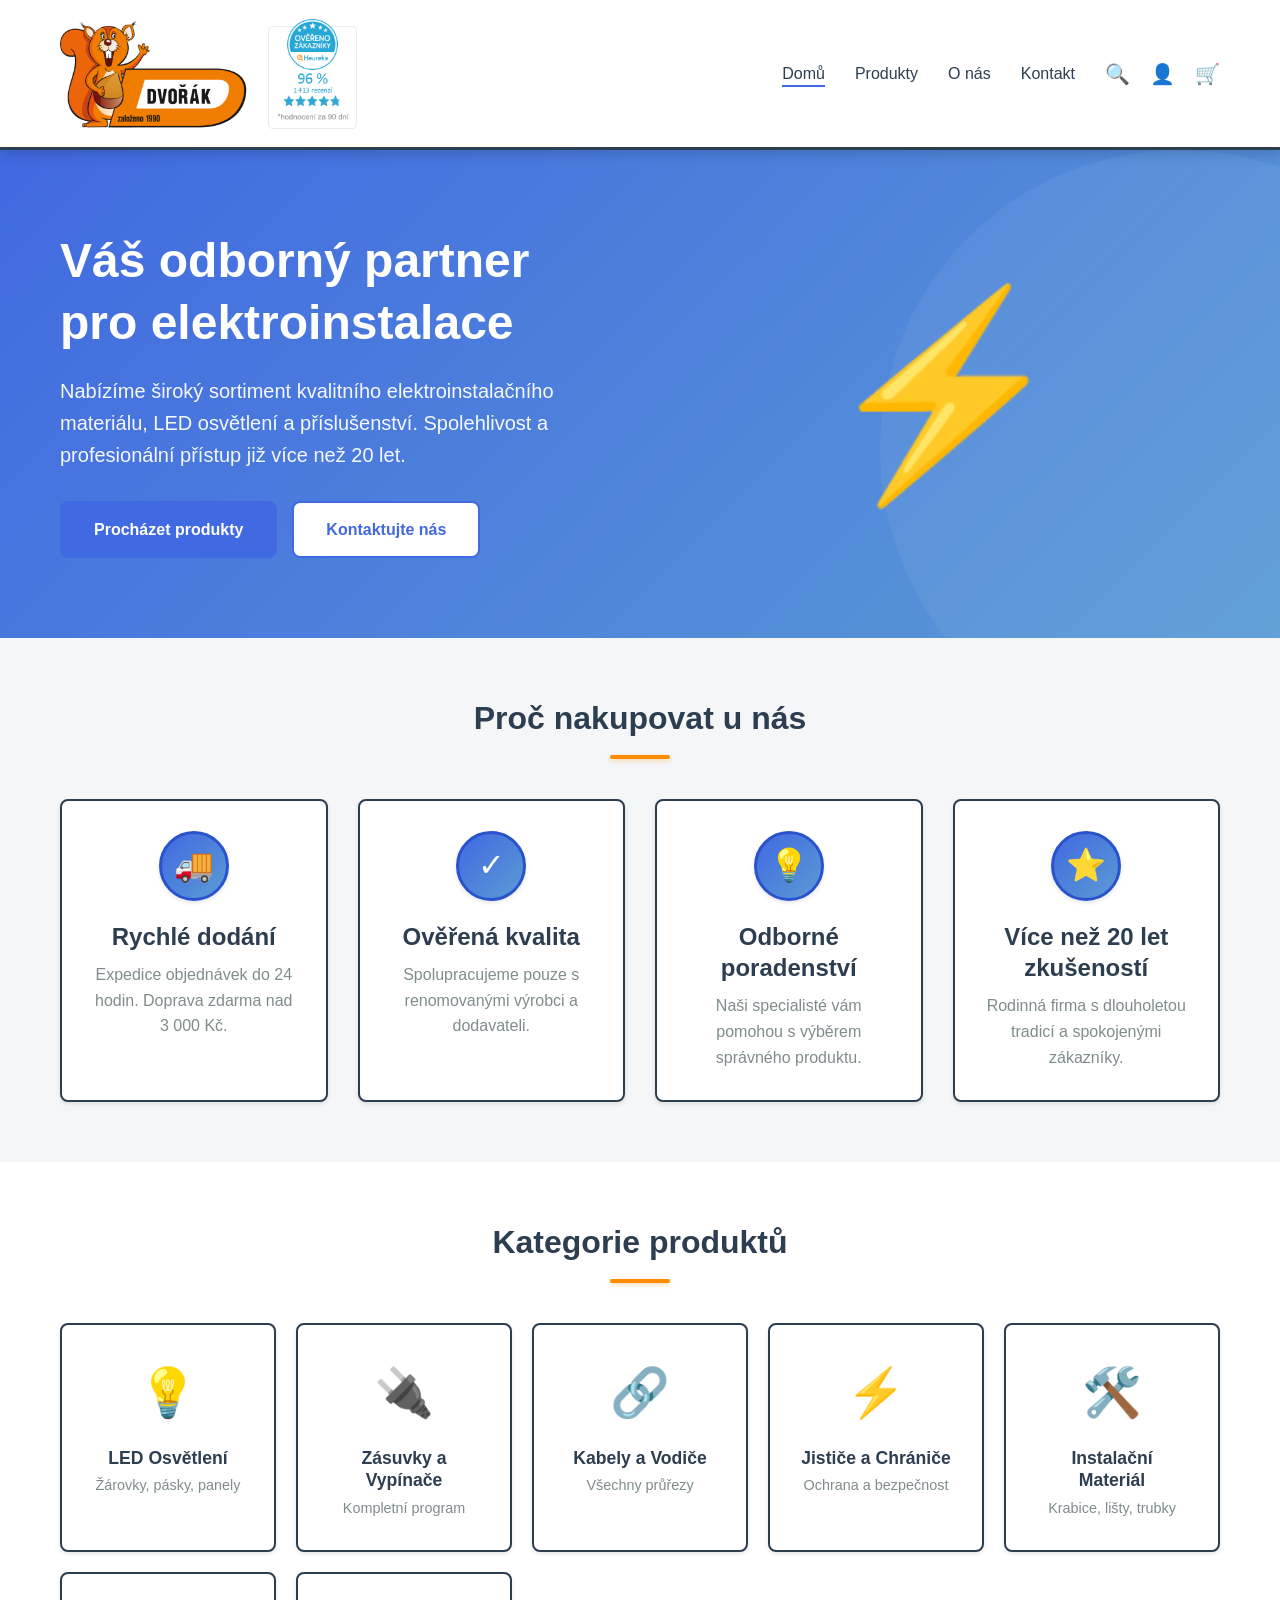
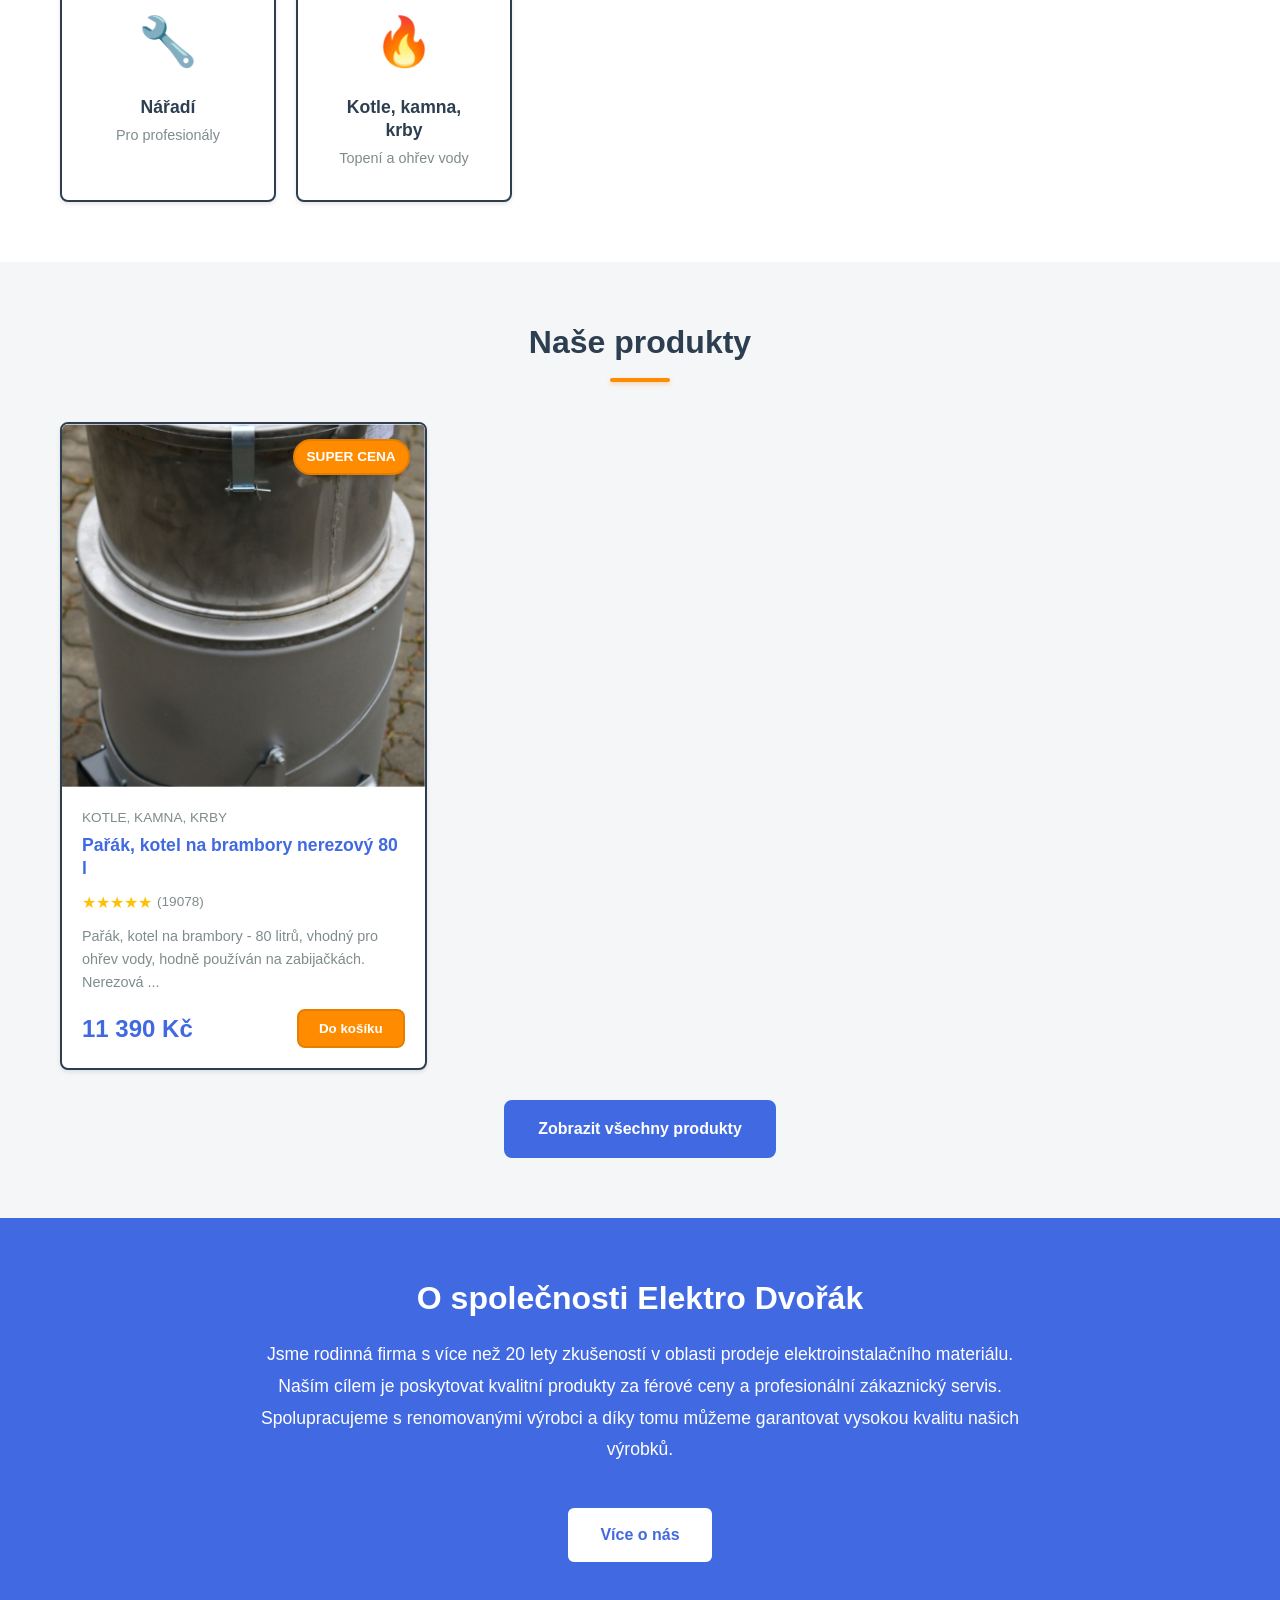
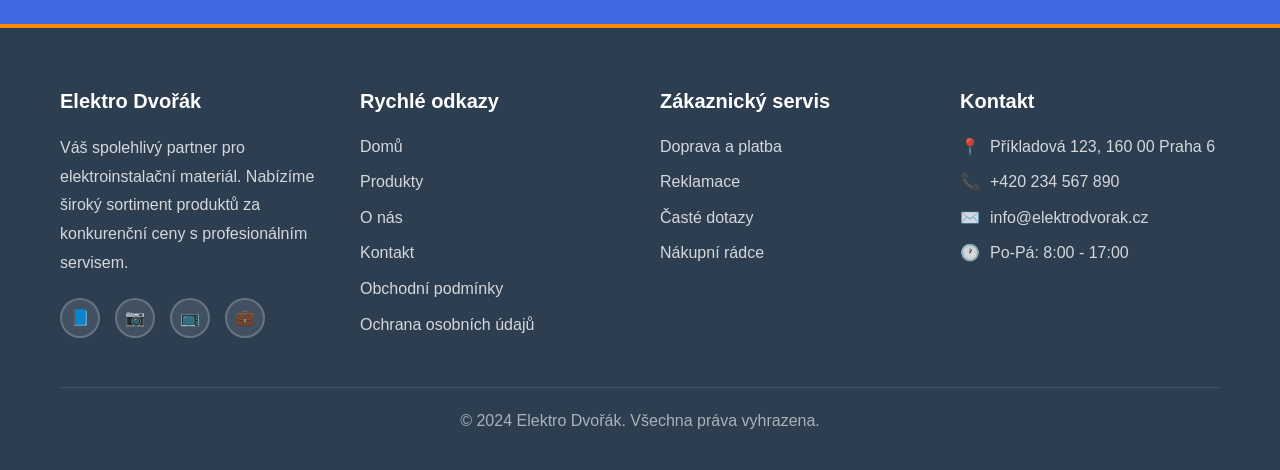
==== commit ecfca7b5: "Remove product-loader.js and update index.html for dynamic loading - Delete unused product-loader.js" ====
--- a/index.html
+++ b/index.html
@@ -140,192 +140,16 @@
         </div>
     </section>
 
-    <!-- DOPORUČENÉ PRODUKTY -->
+    <!-- NAŠE PRODUKTY -->
     <section class="section" style="background: var(--light-gray);">
         <div class="container">
-            <h2 class="section-title">Doporučené produkty</h2>
-            <div class="products-grid">
-                <!-- Produkt 1 -->
-                <div class="product-card" data-product-id="1" data-category="osvetleni" data-manufacturer="philips">
-                    <div class="product-image">
-                        <div style="width: 100%; height: 100%; display: flex; align-items: center; justify-content: center; font-size: 80px;">💡</div>
-                        <span class="product-badge new">Novinka</span>
-                    </div>
-                    <div class="product-info">
-                        <div class="product-category">LED Osvětlení</div>
-                        <h3 class="product-title">LED žárovka E27 12W teplá bílá</h3>
-                        <div class="product-rating">
-                            <span class="stars">★★★★★</span>
-                            <span class="rating-count">(127)</span>
-                        </div>
-                        <p class="product-description">Energeticky úsporná LED žárovka s dlouhou životností. Ideální náhrada za klasické 75W žárovky.</p>
-                        <div class="product-footer">
-                            <div class="product-price">149 Kč</div>
-                            <button class="btn-add-cart">Do košíku</button>
-                        </div>
-                    </div>
-                </div>
-
-                <!-- Produkt 2 -->
-                <div class="product-card" data-product-id="2" data-category="zasuvky" data-manufacturer="legrand">
-                    <div class="product-image">
-                        <div style="width: 100%; height: 100%; display: flex; align-items: center; justify-content: center; font-size: 80px;">🔌</div>
-                        <span class="product-badge sale">-20%</span>
-                    </div>
-                    <div class="product-info">
-                        <div class="product-category">Zásuvky</div>
-                        <h3 class="product-title">Zásuvka SCHUKO s dětskou ochranou bílá</h3>
-                        <div class="product-rating">
-                            <span class="stars">★★★★☆</span>
-                            <span class="rating-count">(89)</span>
-                        </div>
-                        <p class="product-description">Moderní zásuvka s ochranou proti dotyku. Snadná montáž, elegantní design.</p>
-                        <div class="product-footer">
-                            <div class="product-price">
-                                <span class="old-price">299 Kč</span>
-                                239 Kč
-                            </div>
-                            <button class="btn-add-cart">Do košíku</button>
-                        </div>
-                    </div>
-                </div>
-
-                <!-- Produkt 3 -->
-                <div class="product-card" data-product-id="3" data-category="kabely" data-manufacturer="prysmian">
-                    <div class="product-image">
-                        <div style="width: 100%; height: 100%; display: flex; align-items: center; justify-content: center; font-size: 80px;">🔗</div>
-                    </div>
-                    <div class="product-info">
-                        <div class="product-category">Kabely</div>
-                        <h3 class="product-title">Kabel CYKYLo 3x1,5 mm² (100m)</h3>
-                        <div class="product-rating">
-                            <span class="stars">★★★★★</span>
-                            <span class="rating-count">(203)</span>
-                        </div>
-                        <p class="product-description">Instalační kabel pro pevné uložení. Vhodný pro domácí i průmyslové instalace.</p>
-                        <div class="product-footer">
-                            <div class="product-price">1 890 Kč</div>
-                            <button class="btn-add-cart">Do košíku</button>
-                        </div>
-                    </div>
-                </div>
-
-                <!-- Produkt 4 -->
-                <div class="product-card" data-product-id="4" data-category="osvetleni" data-manufacturer="osram">
-                    <div class="product-image">
-                        <div style="width: 100%; height: 100%; display: flex; align-items: center; justify-content: center; font-size: 80px;">🎆</div>
-                        <span class="product-badge new">Novinka</span>
-                    </div>
-                    <div class="product-info">
-                        <div class="product-category">LED Pásky</div>
-                        <h3 class="product-title">LED pásek RGB 5m s ovladačem</h3>
-                        <div class="product-rating">
-                            <span class="stars">★★★★☆</span>
-                            <span class="rating-count">(64)</span>
-                        </div>
-                        <p class="product-description">Dekorativní LED pásek s dálkovým ovladačem. 16 milionů barev, různé efekty.</p>
-                        <div class="product-footer">
-                            <div class="product-price">799 Kč</div>
-                            <button class="btn-add-cart">Do košíku</button>
-                        </div>
-                    </div>
-                </div>
+            <h2 class="section-title">Naše produkty</h2>
+            <div class="products-grid" id="products-container">
+                <!-- Products loaded dynamically from products.js -->
             </div>
 
             <div class="text-center mt-3">
                 <a href="pages/categories.html" class="btn btn-primary">Zobrazit všechny produkty</a>
-            </div>
-        </div>
-    </section>
-
-    <!-- NEJPRODÁVANĚJŠÍ -->
-    <section class="section">
-        <div class="container">
-            <h2 class="section-title">Nejprodávanější</h2>
-            <div class="products-grid">
-                <!-- Produkt 5 -->
-                <div class="product-card" data-product-id="5" data-category="jistice" data-manufacturer="abb">
-                    <div class="product-image">
-                        <div style="width: 100%; height: 100%; display: flex; align-items: center; justify-content: center; font-size: 80px;">⚡</div>
-                    </div>
-                    <div class="product-info">
-                        <div class="product-category">Jističe</div>
-                        <h3 class="product-title">Jistič modulární 1P 16A B-charakteristika</h3>
-                        <div class="product-rating">
-                            <span class="stars">★★★★★</span>
-                            <span class="rating-count">(312)</span>
-                        </div>
-                        <p class="product-description">Kvalitní modulární jistič pro ochranu elektrických obvodů. Snadná instalace.</p>
-                        <div class="product-footer">
-                            <div class="product-price">189 Kč</div>
-                            <button class="btn-add-cart">Do košíku</button>
-                        </div>
-                    </div>
-                </div>
-
-                <!-- Produkt 6 -->
-                <div class="product-card" data-product-id="6" data-category="instalace" data-manufacturer="obo">
-                    <div class="product-image">
-                        <div style="width: 100%; height: 100%; display: flex; align-items: center; justify-content: center; font-size: 80px;">📦</div>
-                    </div>
-                    <div class="product-info">
-                        <div class="product-category">Instalace</div>
-                        <h3 class="product-title">Krabice přístrojová KP 68/35 (100ks)</h3>
-                        <div class="product-rating">
-                            <span class="stars">★★★★☆</span>
-                            <span class="rating-count">(156)</span>
-                        </div>
-                        <p class="product-description">Standardní přístrojová krabice pro montáž do zdiva. Balení 100 kusů.</p>
-                        <div class="product-footer">
-                            <div class="product-price">890 Kč</div>
-                            <button class="btn-add-cart">Do košíku</button>
-                        </div>
-                    </div>
-                </div>
-
-                <!-- Produkt 7 -->
-                <div class="product-card" data-product-id="7" data-category="naradi" data-manufacturer="knipex">
-                    <div class="product-image">
-                        <div style="width: 100%; height: 100%; display: flex; align-items: center; justify-content: center; font-size: 80px;">🔧</div>
-                        <span class="product-badge sale">-15%</span>
-                    </div>
-                    <div class="product-info">
-                        <div class="product-category">Nářadí</div>
-                        <h3 class="product-title">Kleště elektrikářské 180mm izolované</h3>
-                        <div class="product-rating">
-                            <span class="stars">★★★★★</span>
-                            <span class="rating-count">(98)</span>
-                        </div>
-                        <p class="product-description">Profesionální kleště s izolací do 1000V. Ergonomická rukojeť, dlouhá životnost.</p>
-                        <div class="product-footer">
-                            <div class="product-price">
-                                <span class="old-price">599 Kč</span>
-                                509 Kč
-                            </div>
-                            <button class="btn-add-cart">Do košíku</button>
-                        </div>
-                    </div>
-                </div>
-
-                <!-- Produkt 8 -->
-                <div class="product-card" data-product-id="8" data-category="osvetleni" data-manufacturer="philips">
-                    <div class="product-image">
-                        <div style="width: 100%; height: 100%; display: flex; align-items: center; justify-content: center; font-size: 80px;">🔦</div>
-                    </div>
-                    <div class="product-info">
-                        <div class="product-category">Osvětlení</div>
-                        <h3 class="product-title">LED panel 60x60cm 40W studená bílá</h3>
-                        <div class="product-rating">
-                            <span class="stars">★★★★★</span>
-                            <span class="rating-count">(174)</span>
-                        </div>
-                        <p class="product-description">Moderní LED panel pro závěsné stropy. Vysoká svítivost, nízká spotřeba.</p>
-                        <div class="product-footer">
-                            <div class="product-price">1 290 Kč</div>
-                            <button class="btn-add-cart">Do košíku</button>
-                        </div>
-                    </div>
-                </div>
             </div>
         </div>
     </section>
@@ -415,6 +239,7 @@
     </footer>
 
     <!-- JavaScript -->
+    <script src="assets/js/products.js"></script>
     <script src="assets/js/script.js"></script>
 </body>
 </html>
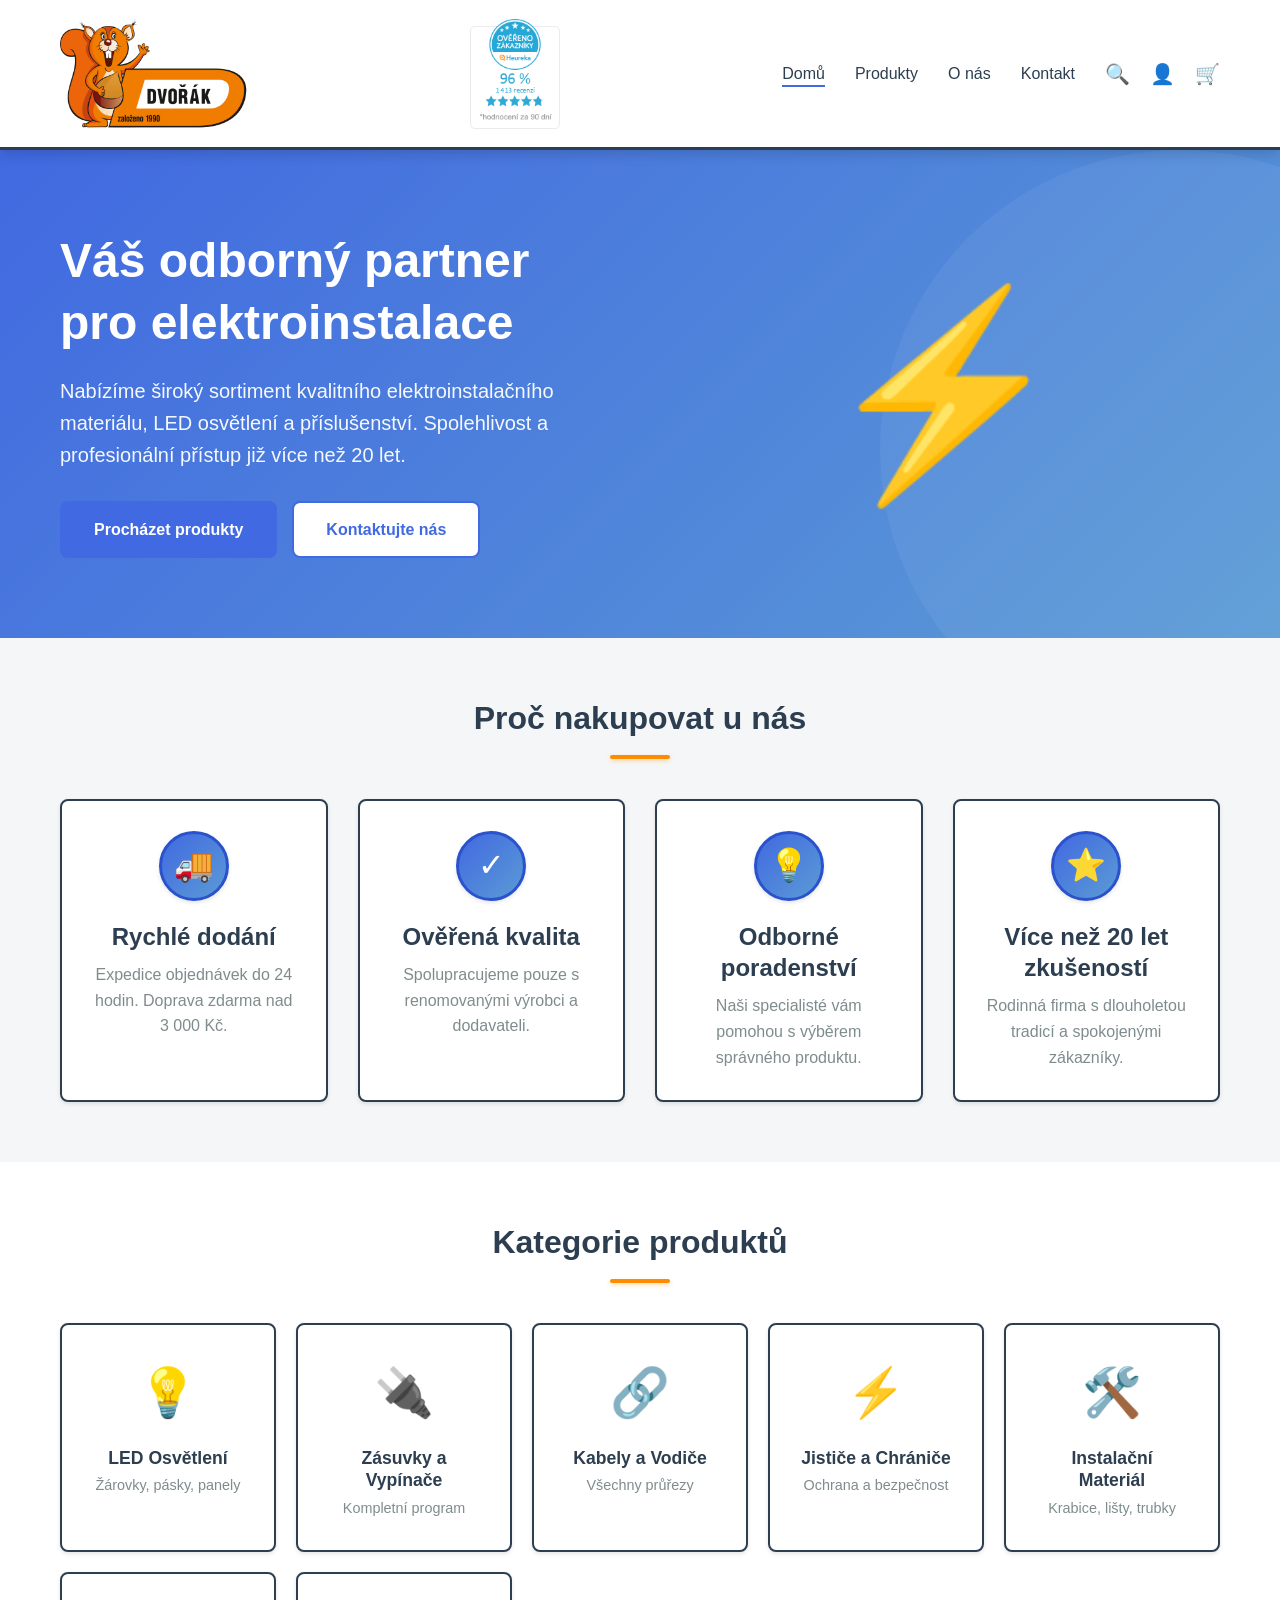
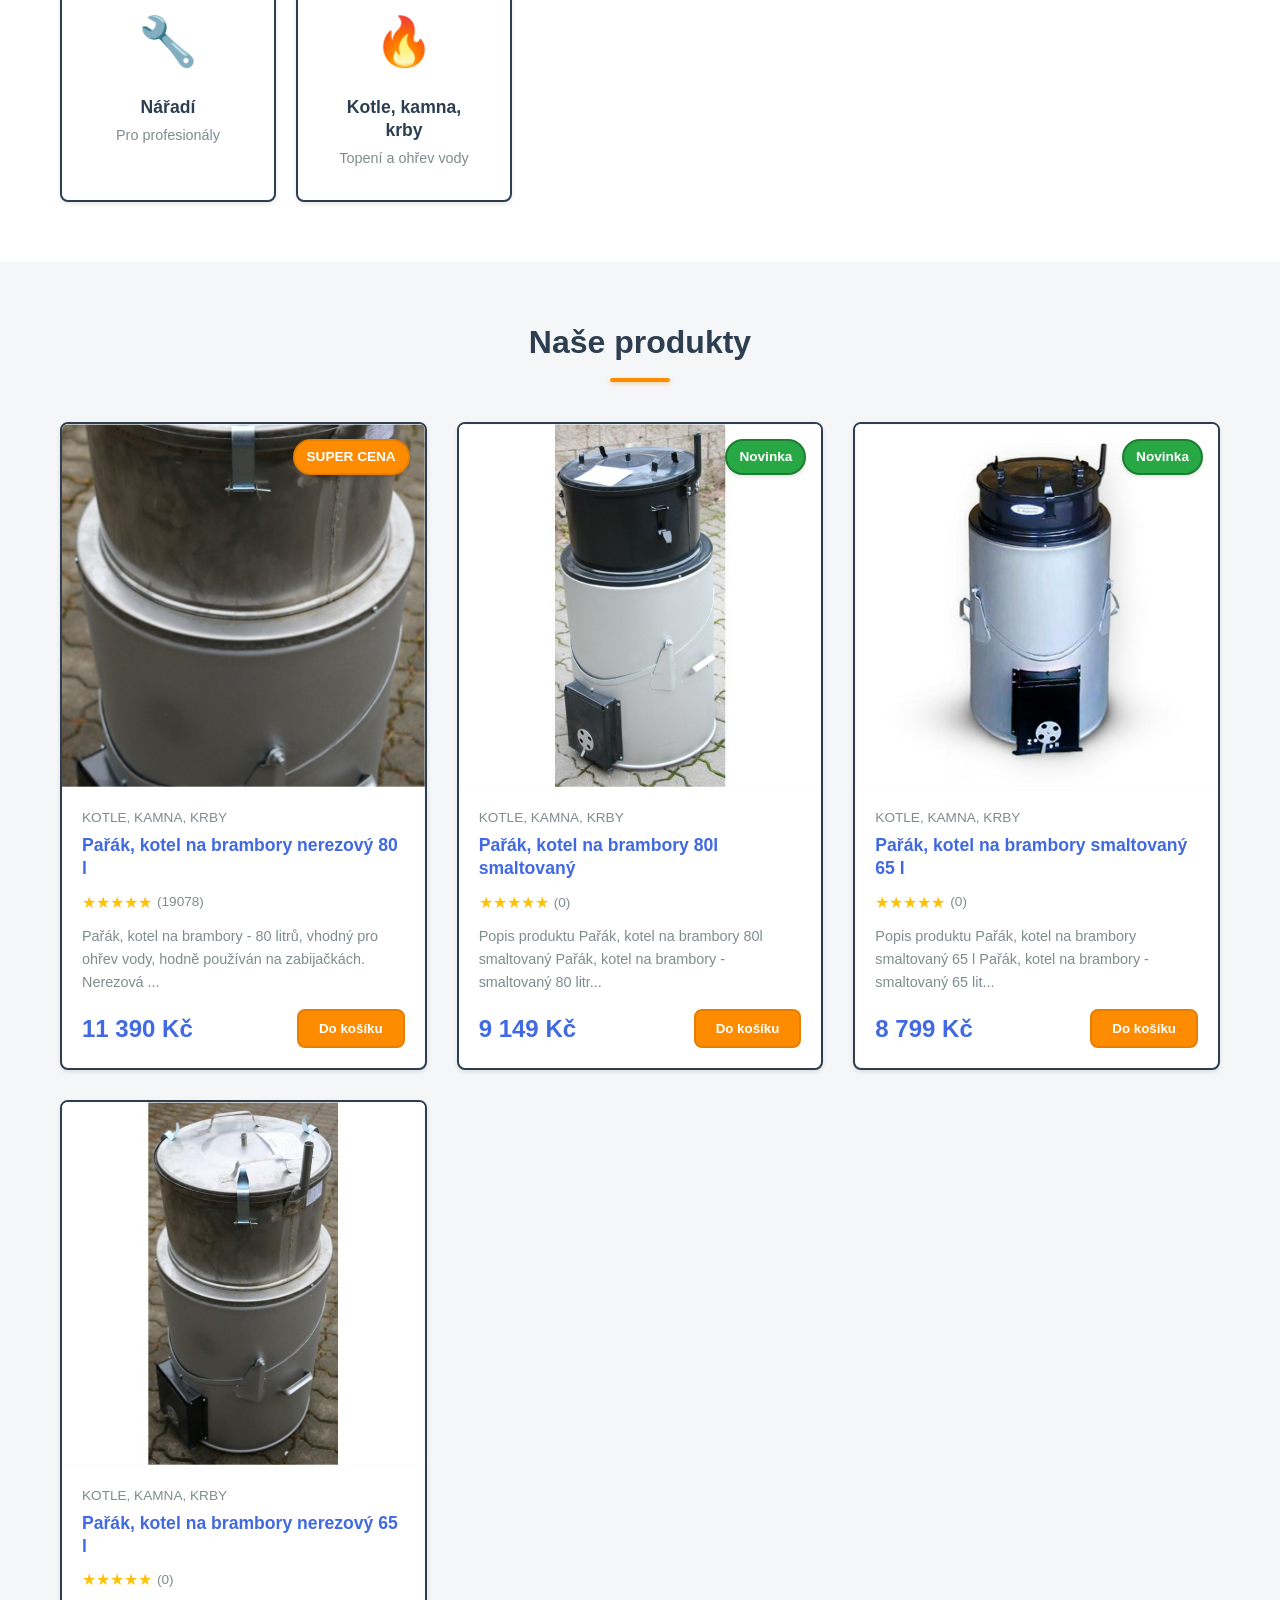
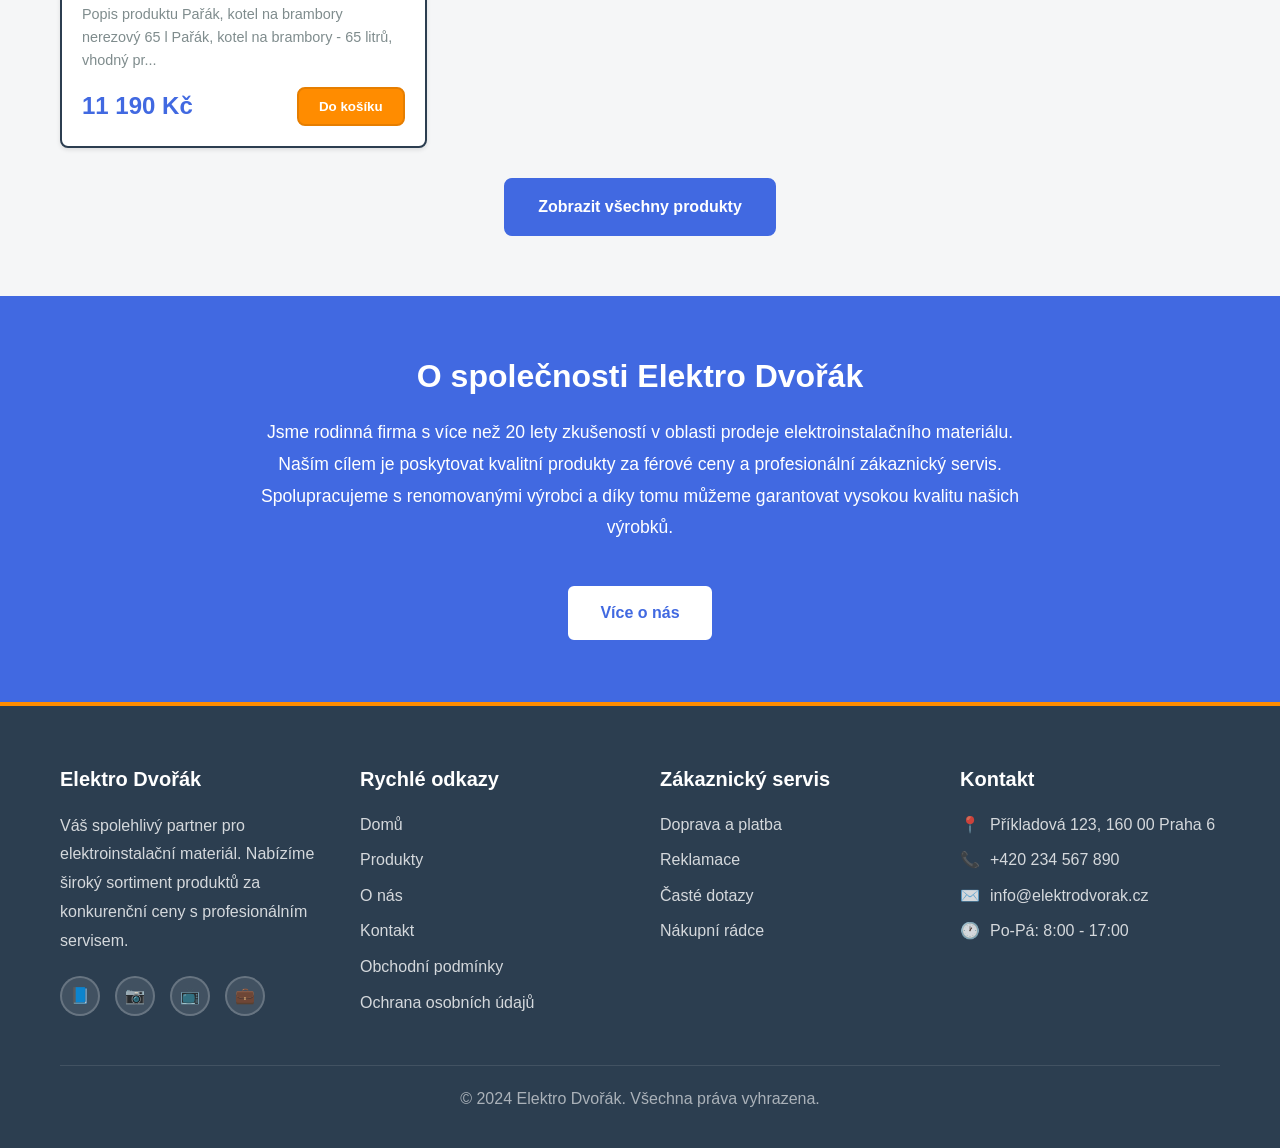
==== commit 9a838c15: "Add Heureka badge link to customer reviews page" ====
--- a/index.html
+++ b/index.html
@@ -19,6 +19,8 @@
         <div class="header-container">
             <a href="index.html" class="logo">
                 <img src="assets/images/logo.png" alt="Elektro Dvořák" class="logo-img">
+            </a>
+            <a href="https://obchody.heureka.cz/elektrodvorak-cz/recenze/" target="_blank" rel="noopener noreferrer" class="heureka-badge">
                 <img src="assets/images/7469-12.png" alt="Ověřeno zákazníky" class="badge-img">
             </a>
 
